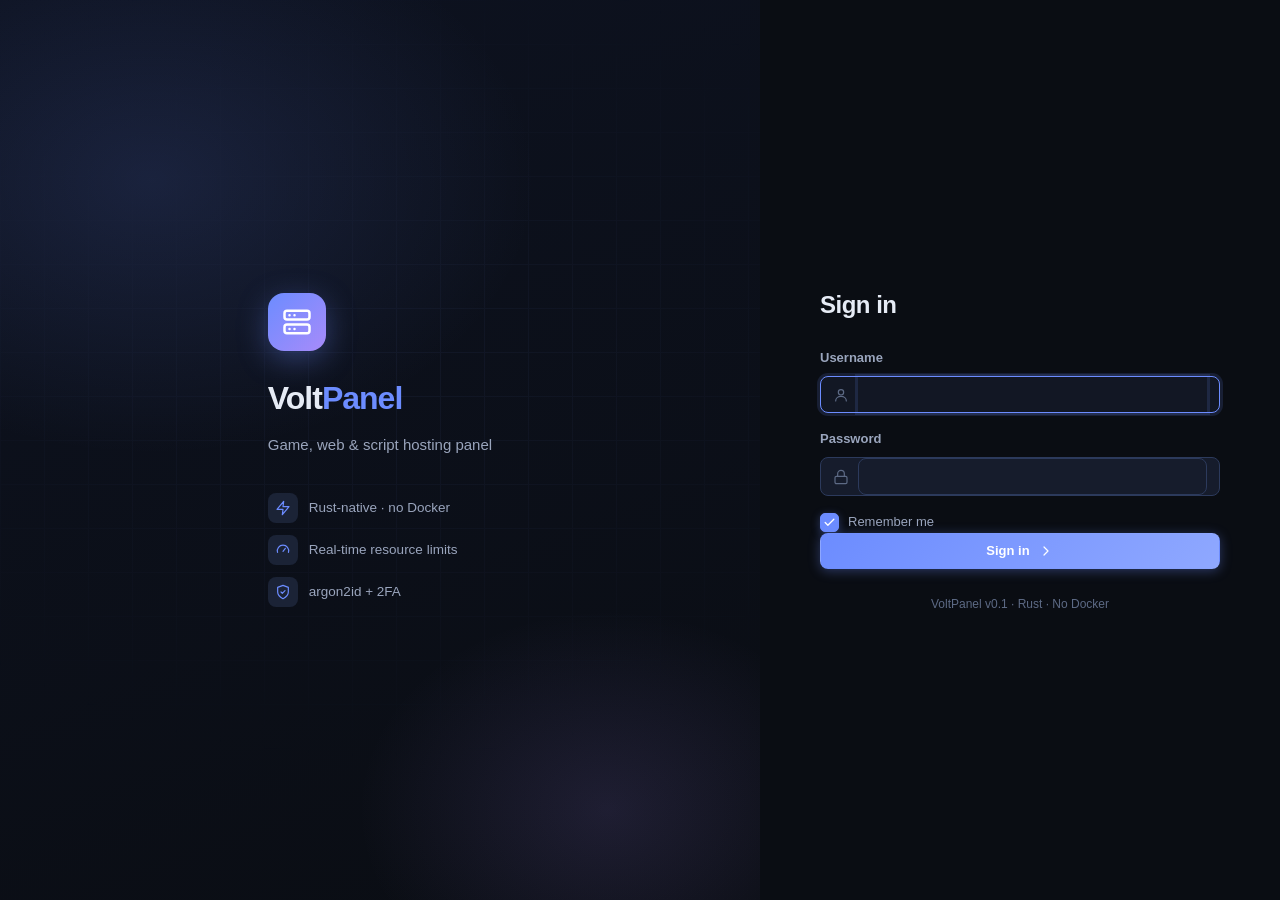
==== templates/index.html @ af23b449 "feat: ship secure multi-node VoltPanel control plane" ====
<!DOCTYPE html>
<html lang="en" data-theme="dark">
<head>
<meta charset="UTF-8">
<meta name="viewport" content="width=device-width, initial-scale=1.0">
<meta name="color-scheme" content="dark light">
<title>VoltPanel</title>
<link rel="icon" href="data:image/svg+xml,%3Csvg xmlns='http://www.w3.org/2000/svg' viewBox='0 0 24 24'%3E%3Crect width='24' height='24' rx='6' fill='%236c8cff'/%3E%3Cpath d='M7 8l5 4-5 4M13 16h4' stroke='white' stroke-width='2' fill='none' stroke-linecap='round' stroke-linejoin='round'/%3E%3C/svg%3E">
<link rel="stylesheet" href="/static/css/app.css?v=10">
</head>
<body>
<div id="app">
  <div class="boot-screen">
    <div class="boot-logo">
      <svg width="42" height="42" viewBox="0 0 24 24" fill="none" stroke="currentColor" stroke-width="2" stroke-linecap="round" stroke-linejoin="round"><rect x="2" y="3" width="20" height="7" rx="2"/><rect x="2" y="14" width="20" height="7" rx="2"/><path d="M6 6.5h.01M6 17.5h.01M10 6.5h.01M10 17.5h.01"/></svg>
      <span>VoltPanel</span>
    </div>
    <div class="boot-spinner"></div>
  </div>
</div>
<script src="/static/js/icons.js?v=10"></script>
<script src="/static/js/app.js?v=10"></script>
</body>
</html>
---- static/css/app.css ----
/* ============================================================
   VoltPanel Design System v3 — fully custom, zero emoji,
   animated components, responsive from 320px to 4K
   ============================================================ */

/* ---------- 1. Design tokens ---------- */
:root {
  --bg: #0a0d13;
  --bg-grad-1: #0d1220;
  --bg-grad-2: #0a0d13;
  --panel: #121724;
  --panel-2: #161c2c;
  --panel-3: #1b2336;
  --panel-4: #222c44;
  --border: #1f2740;
  --border-2: #2c3a5c;
  --border-3: #3a4a72;
  --text: #e6ebf5;
  --text-2: #9aa5bd;
  --muted: #5d6a85;
  --accent: #6c8cff;
  --accent-2: #8fa8ff;
  --accent-3: #4a6cf7;
  --accent-dim: rgba(108, 140, 255, 0.14);
  --accent-glow: rgba(108, 140, 255, 0.35);
  --green: #34d399;
  --green-2: #059669;
  --green-dim: rgba(52, 211, 153, 0.13);
  --red: #f87171;
  --red-2: #dc2626;
  --red-dim: rgba(248, 113, 113, 0.13);
  --yellow: #fbbf24;
  --yellow-2: #b45309;
  --yellow-dim: rgba(251, 191, 36, 0.13);
  --cyan: #22d3ee;
  --cyan-2: #0e7490;
  --cyan-dim: rgba(34, 211, 238, 0.13);
  --purple: #a78bfa;
  --purple-2: #7c3aed;
  --purple-dim: rgba(167, 139, 250, 0.13);
  --pink: #f472b6;
  --pink-dim: rgba(244, 114, 182, 0.13);
  --orange: #fb923c;
  --orange-dim: rgba(251, 146, 60, 0.13);

  --radius: 12px;
  --radius-lg: 16px;
  --radius-sm: 8px;
  --radius-xs: 5px;

  --shadow-sm: 0 1px 3px rgba(0, 0, 0, 0.3), 0 1px 2px rgba(0, 0, 0, 0.2);
  --shadow-md: 0 4px 6px -1px rgba(0, 0, 0, 0.3), 0 2px 4px -2px rgba(0, 0, 0, 0.2);
  --shadow-lg: 0 10px 15px -3px rgba(0, 0, 0, 0.4), 0 4px 6px -4px rgba(0, 0, 0, 0.3);
  --shadow-xl: 0 20px 40px -12px rgba(0, 0, 0, 0.55);

  --font: "Inter", -apple-system, BlinkMacSystemFont, "Segoe UI", Roboto, Ubuntu, sans-serif;
  --mono: "JetBrains Mono", "Fira Code", ui-monospace, SFMono-Regular, Menlo, Consolas, monospace;

  --sidebar-w: 250px;
  --topbar-h: 58px;
  --ease: cubic-bezier(0.4, 0, 0.2, 1);
  --spring: cubic-bezier(0.34, 1.56, 0.64, 1);
  --dur: 0.2s;
}

[data-theme="light"] {
  --bg: #f1f4fa;
  --bg-grad-1: #eef1f9;
  --bg-grad-2: #f1f4fa;
  --panel: #ffffff;
  --panel-2: #f7f9fd;
  --panel-3: #eef2f9;
  --panel-4: #e4eaf4;
  --border: #dde4f0;
  --border-2: #c6d2e4;
  --border-3: #a9bbd6;
  --text: #1a2338;
  --text-2: #4c5874;
  --muted: #7c8aa6;
  --accent: #4a6cf7;
  --accent-2: #3a5ce0;
  --accent-3: #2f4fd0;
  --accent-dim: rgba(74, 108, 247, 0.1);
  --accent-glow: rgba(74, 108, 247, 0.25);
  --green: #059669;
  --green-dim: rgba(5, 150, 105, 0.1);
  --red: #dc2626;
  --red-dim: rgba(220, 38, 38, 0.08);
  --yellow: #b45309;
  --yellow-dim: rgba(180, 83, 9, 0.1);
  --cyan: #0e7490;
  --cyan-dim: rgba(14, 116, 144, 0.1);
  --purple: #7c3aed;
  --purple-dim: rgba(124, 58, 237, 0.1);
  --shadow-sm: 0 1px 3px rgba(30, 41, 80, 0.08), 0 1px 2px rgba(30, 41, 80, 0.05);
  --shadow-md: 0 4px 8px rgba(30, 41, 80, 0.08), 0 2px 4px rgba(30, 41, 80, 0.05);
  --shadow-lg: 0 12px 24px rgba(30, 41, 80, 0.1), 0 4px 8px rgba(30, 41, 80, 0.06);
  --shadow-xl: 0 24px 48px rgba(30, 41, 80, 0.14);
}

/* ---------- 2. Reset & base ---------- */
*, *::before, *::after { box-sizing: border-box; margin: 0; padding: 0; }
html { height: 100%; -webkit-text-size-adjust: 100%; }
body {
  font-family: var(--font);
  font-size: 14px;
  line-height: 1.6;
  color: var(--text);
  background:
    radial-gradient(1200px 600px at 80% -10%, var(--accent-dim), transparent 55%),
    radial-gradient(900px 500px at -10% 110%, var(--purple-dim), transparent 50%),
    linear-gradient(180deg, var(--bg-grad-1), var(--bg-grad-2));
  background-attachment: fixed;
  min-height: 100vh;
  -webkit-font-smoothing: antialiased;
  transition: background var(--dur) var(--ease), color var(--dur) var(--ease);
}
img, svg { display: block; }
a { color: var(--accent); text-decoration: none; transition: color 0.15s var(--ease); }
a:hover { color: var(--accent-2); }
code, kbd, pre { font-family: var(--mono); font-size: 0.92em; }
code { background: var(--panel-3); border: 1px solid var(--border); padding: 1px 6px; border-radius: var(--radius-xs); font-size: 0.88em; }
kbd { background: var(--panel-3); border: 1px solid var(--border-2); border-bottom-width: 2px; padding: 1px 6px; border-radius: 4px; font-size: 0.85em; }
pre { white-space: pre-wrap; word-break: break-word; }
::selection { background: var(--accent); color: #fff; }
:focus-visible { outline: 2px solid var(--accent); outline-offset: 2px; }

/* icons */
.icon { flex-shrink: 0; display: inline-block; vertical-align: -0.15em; }

/* scrollbar */
::-webkit-scrollbar { width: 10px; height: 10px; }
::-webkit-scrollbar-track { background: transparent; }
::-webkit-scrollbar-thumb { background: var(--border-2); border-radius: 8px; border: 2px solid transparent; background-clip: content-box; }
::-webkit-scrollbar-thumb:hover { background: var(--border-3); background-clip: content-box; border: 2px solid transparent; }
* { scrollbar-width: thin; scrollbar-color: var(--border-2) transparent; }

/* ---------- 3. Layout ---------- */
.layout { display: flex; min-height: 100vh; }
.main { flex: 1; min-width: 0; display: flex; flex-direction: column; }
.content {
  padding: 28px 30px 64px;
  width: 100%; max-width: 1280px; margin: 0 auto;
  animation: fadeUp 0.35s var(--ease);
}
@keyframes fadeUp { from { opacity: 0; transform: translateY(10px); } to { opacity: 1; transform: translateY(0); } }

/* ---------- 4. Topbar ---------- */
.topbar {
  height: var(--topbar-h);
  display: flex; align-items: center; justify-content: space-between;
  padding: 0 24px;
  border-bottom: 1px solid var(--border);
  background: color-mix(in srgb, var(--bg) 78%, transparent);
  backdrop-filter: blur(12px) saturate(1.4);
  -webkit-backdrop-filter: blur(12px) saturate(1.4);
  position: sticky; top: 0; z-index: 60;
}
.topbar h1 { font-size: 16px; font-weight: 650; letter-spacing: -0.2px; }
.topbar-right { display: flex; align-items: center; gap: 8px; }

/* ---------- 5. Sidebar ---------- */
.sidebar {
  width: var(--sidebar-w);
  flex-shrink: 0;
  background: color-mix(in srgb, var(--panel) 92%, transparent);
  border-right: 1px solid var(--border);
  display: flex; flex-direction: column;
  position: sticky; top: 0; height: 100vh;
  backdrop-filter: blur(12px);
  -webkit-backdrop-filter: blur(12px);
  z-index: 70;
}
.brand {
  display: flex; align-items: center; gap: 12px;
  padding: 20px 20px 18px;
}
.brand-mark {
  width: 36px; height: 36px; border-radius: 10px;
  background: linear-gradient(135deg, var(--accent), var(--purple));
  color: #fff; display: flex; align-items: center; justify-content: center;
  box-shadow: 0 4px 14px var(--accent-glow);
  animation: brandPulse 4s ease-in-out infinite;
}
@keyframes brandPulse {
  0%, 100% { box-shadow: 0 4px 14px var(--accent-glow); }
  50% { box-shadow: 0 4px 22px var(--accent-glow), 0 0 0 6px var(--accent-dim); }
}
.brand-name { font-size: 18px; font-weight: 700; letter-spacing: -0.4px; }
.brand-accent { color: var(--accent); }
.nav-group-label {
  padding: 16px 22px 6px;
  font-size: 10.5px; font-weight: 600;
  text-transform: uppercase; letter-spacing: 1.2px;
  color: var(--muted);
}
.sidebar nav { padding: 4px 12px; display: flex; flex-direction: column; gap: 2px; }
.nav-item {
  display: flex; align-items: center; gap: 12px;
  padding: 10px 12px; border-radius: var(--radius-sm);
  color: var(--text-2); font-weight: 500; font-size: 13.5px;
  position: relative;
  transition: background 0.18s var(--ease), color 0.18s var(--ease), transform 0.18s var(--ease);
}
.nav-item:hover { background: var(--panel-3); color: var(--text); transform: translateX(2px); }
.nav-item.active {
  background: var(--accent-dim); color: var(--accent-2); font-weight: 600;
}
.nav-item.active::before {
  content: ""; position: absolute; left: -12px; top: 8px; bottom: 8px;
  width: 3px; border-radius: 0 3px 3px 0;
  background: var(--accent);
  animation: slideIn 0.25s var(--spring);
}
@keyframes slideIn { from { transform: scaleY(0); } to { transform: scaleY(1); } }
.nav-ico { display: flex; color: var(--muted); transition: color 0.18s; }
.nav-item.active .nav-ico { color: var(--accent); }
.side-foot {
  margin-top: auto;
  padding: 14px 16px;
  border-top: 1px solid var(--border);
  display: flex; align-items: center; gap: 10px;
}
.avatar {
  width: 34px; height: 34px; border-radius: 50%;
  background: linear-gradient(135deg, var(--accent), var(--purple));
  color: #fff; display: flex; align-items: center; justify-content: center;
  font-weight: 700; font-size: 14px; flex-shrink: 0;
  box-shadow: 0 2px 8px var(--accent-dim);
}
.avatar.mini { width: 26px; height: 26px; font-size: 12px; }
.avatar.lg { width: 52px; height: 52px; font-size: 22px; border-radius: 14px; }
.side-user { flex: 1; min-width: 0; }
.side-user .name { font-weight: 600; font-size: 13px; white-space: nowrap; overflow: hidden; text-overflow: ellipsis; }
.side-user .role { font-size: 11px; color: var(--muted); }

/* ---------- 6. Icon buttons ---------- */
.icon-btn {
  display: inline-flex; align-items: center; justify-content: center;
  width: 34px; height: 34px; border-radius: var(--radius-sm);
  border: 1px solid transparent;
  background: transparent; color: var(--text-2);
  cursor: pointer;
  transition: all 0.16s var(--ease);
}
.icon-btn:hover { background: var(--panel-3); color: var(--text); border-color: var(--border); }
.icon-btn:active { transform: scale(0.94); }
.icon-btn.sm { width: 28px; height: 28px; border-radius: 6px; }
.icon-btn.danger:hover { background: var(--red-dim); color: var(--red); border-color: var(--red-dim); }
.burger { display: none; }

/* ---------- 7. Cards & grids ---------- */
.grid { display: grid; gap: 18px; margin-bottom: 24px; }
.grid.cols-4 { grid-template-columns: repeat(4, minmax(0, 1fr)); }
.grid.cols-3 { grid-template-columns: repeat(3, minmax(0, 1fr)); }
.grid.cols-2 { grid-template-columns: repeat(2, minmax(0, 1fr)); }
@media (max-width: 1100px) { .grid.cols-4 { grid-template-columns: repeat(2, minmax(0, 1fr)); } }
@media (max-width: 640px) { .grid.cols-4, .grid.cols-3 { grid-template-columns: 1fr; } .grid.cols-2 { grid-template-columns: 1fr; } }

.card {
  background: var(--panel);
  border: 1px solid var(--border);
  border-radius: var(--radius);
  padding: 20px;
  box-shadow: var(--shadow-sm);
  transition: border-color 0.2s var(--ease), box-shadow 0.2s var(--ease), transform 0.2s var(--ease);
}
.card + .card { margin-top: 18px; }
.card:hover { border-color: var(--border-2); }
.card-head {
  display: flex; align-items: center; justify-content: space-between;
  margin-bottom: 14px;
}
.card-head h3 { margin: 0; }
.card h3 {
  font-size: 14px; font-weight: 650;
  margin-bottom: 14px;
  display: flex; align-items: center; gap: 9px;
}
.card h3 .badge { margin-left: auto; }

.stat-card { position: relative; overflow: hidden; }
.stat-card::after {
  content: ""; position: absolute; inset: 0;
  background: radial-gradient(120px 80px at 90% 10%, var(--accent-dim), transparent 70%);
  opacity: 0; transition: opacity 0.3s;
  pointer-events: none;
}
.stat-card:hover::after { opacity: 1; }
.stat-card .stat-ico {
  position: absolute; right: 16px; top: 16px;
  width: 40px; height: 40px; border-radius: 10px;
  display: flex; align-items: center; justify-content: center;
  background: var(--panel-3);
  color: var(--text-2);
}
.stat-card .stat-ico.accent { background: var(--accent-dim); color: var(--accent); }
.stat-card .stat-ico.green { background: var(--green-dim); color: var(--green); }
.stat-card .stat-ico.purple { background: var(--purple-dim); color: var(--purple); }
.stat-card .stat-ico.yellow { background: var(--yellow-dim); color: var(--yellow); }
.stat-card .stat-label {
  font-size: 11.5px; color: var(--muted); font-weight: 600;
  text-transform: uppercase; letter-spacing: 0.7px;
}
.stat-card .stat-value {
  font-size: 28px; font-weight: 750;
  margin-top: 5px; letter-spacing: -0.6px;
  font-variant-numeric: tabular-nums;
  animation: countIn 0.5s var(--spring);
}
@keyframes countIn { from { opacity: 0; transform: translateY(6px); } to { opacity: 1; transform: translateY(0); } }
.stat-card .stat-sub { font-size: 12px; color: var(--muted); margin-top: 3px; }
.stat-bar { height: 4px; border-radius: 3px; background: var(--panel-3); margin-top: 14px; overflow: hidden; }
.stat-bar > div { height: 100%; border-radius: 3px; background: var(--accent); transition: width 0.6s var(--ease); position: relative; }
.stat-bar > div::after {
  content: ""; position: absolute; inset: 0;
  background: linear-gradient(90deg, transparent, rgba(255,255,255,0.25), transparent);
  animation: shimmer 2s infinite;
}
@keyframes shimmer { 0% { transform: translateX(-100%); } 100% { transform: translateX(100%); } }

/* ---------- 8. Pills & badges ---------- */
.pill {
  display: inline-flex; align-items: center; gap: 7px;
  padding: 2.5px 11px; border-radius: 999px;
  font-size: 11.5px; font-weight: 650;
  letter-spacing: 0.2px;
  white-space: nowrap;
}
.pill i {
  width: 6px; height: 6px; border-radius: 50%;
  background: currentColor;
  animation: pulse 2s ease-in-out infinite;
}
@keyframes pulse { 0%, 100% { opacity: 1; } 50% { opacity: 0.35; } }
.pill.running { background: var(--green-dim); color: var(--green); }
.pill.offline, .pill.stopped { background: var(--panel-3); color: var(--muted); }
.pill.offline i, .pill.stopped i { animation: none; }
.pill.crashed { background: var(--red-dim); color: var(--red); }
.pill.crashed i { animation: none; }
.pill.stopping { background: var(--yellow-dim); color: var(--yellow); }
.pill.suspended { background: var(--red-dim); color: var(--red); }
.pill.installing { background: var(--cyan-dim); color: var(--cyan); }
.pill.info { background: var(--accent-dim); color: var(--accent); }
.pill.warn { background: var(--yellow-dim); color: var(--yellow); }
.pill.error { background: var(--red-dim); color: var(--red); }
.pill.success { background: var(--green-dim); color: var(--green); }
.pill.plain i { display: none; }
.badge {
  display: inline-flex; align-items: center; gap: 5px;
  padding: 1.5px 9px; border-radius: 999px;
  font-size: 10.5px; font-weight: 650;
  background: var(--accent-dim); color: var(--accent);
  letter-spacing: 0.3px;
}

/* ---------- 9. Buttons ---------- */
.btn {
  display: inline-flex; align-items: center; justify-content: center; gap: 8px;
  padding: 9px 18px; border-radius: var(--radius-sm);
  border: 1px solid var(--border-2);
  background: var(--panel-2); color: var(--text);
  font-size: 13px; font-weight: 600; font-family: inherit;
  cursor: pointer; white-space: nowrap;
  transition: all 0.18s var(--ease);
  user-select: none;
}
.btn:hover { background: var(--panel-3); border-color: var(--border-3); transform: translateY(-1px); box-shadow: var(--shadow-sm); }
.btn:active { transform: translateY(0) scale(0.98); }
.btn:disabled { opacity: 0.5; cursor: not-allowed; transform: none; box-shadow: none; }
.btn.primary {
  background: linear-gradient(135deg, var(--accent), var(--accent-2));
  border-color: transparent; color: #fff;
  box-shadow: 0 2px 12px var(--accent-glow);
}
.btn.primary:hover { filter: brightness(1.1); box-shadow: 0 4px 18px var(--accent-glow); }
.btn.primary:active { filter: brightness(0.95); }
.btn.danger { background: var(--red-dim); border-color: transparent; color: var(--red); }
.btn.danger:hover { background: var(--red); color: #fff; box-shadow: 0 2px 12px var(--red-dim); }
.btn.success { background: var(--green-dim); border-color: transparent; color: var(--green); }
.btn.success:hover { background: var(--green); color: #fff; box-shadow: 0 2px 12px var(--green-dim); }
.btn.ghost { background: transparent; }
.btn.sm { padding: 6px 13px; font-size: 12px; }
.btn.xs { padding: 4px 9px; font-size: 11px; border-radius: var(--radius-xs); }
.btn.block { width: 100%; }

/* ---------- 10. Forms ---------- */
.field { margin-bottom: 16px; }
.field label { display: block; font-size: 13px; font-weight: 600; margin-bottom: 7px; color: var(--text-2); }
.field label code { font-weight: 500; font-size: 0.82em; }
.field small { display: block; color: var(--muted); font-size: 12px; margin-top: 5px; }
.field-input {
  display: flex; align-items: center; gap: 9px;
  border: 1px solid var(--border-2);
  border-radius: var(--radius-sm);
  background: var(--panel-2);
  padding: 0 12px;
  color: var(--muted);
  transition: border-color 0.18s var(--ease), box-shadow 0.18s var(--ease), background 0.18s;
}
.field-input:focus-within {
  border-color: var(--accent);
  box-shadow: 0 0 0 3px var(--accent-dim);
  background: var(--panel);
}
.field-input input {
  flex: 1; border: none; outline: none; background: transparent;
  color: var(--text); font-size: 13.5px; font-family: inherit;
  padding: 10px 0;
}
input[type="text"], input[type="password"], input[type="email"], input[type="number"], input[type="search"], select, textarea {
  width: 100%;
  padding: 10px 13px;
  border: 1px solid var(--border-2);
  border-radius: var(--radius-sm);
  background: var(--panel-2); color: var(--text);
  font-size: 13.5px; font-family: inherit;
  transition: border-color 0.18s var(--ease), box-shadow 0.18s var(--ease), background 0.18s;
}
input:focus, select:focus, textarea:focus {
  outline: none; border-color: var(--accent);
  box-shadow: 0 0 0 3px var(--accent-dim);
  background: var(--panel);
}
input:disabled, select:disabled { opacity: 0.55; cursor: not-allowed; }
select {
  appearance: none; -webkit-appearance: none;
  background-image: url("data:image/svg+xml,%3Csvg xmlns='http://www.w3.org/2000/svg' width='16' height='16' viewBox='0 0 24 24' fill='none' stroke='%23808a9e' stroke-width='2' stroke-linecap='round' stroke-linejoin='round'%3E%3Cpath d='M6 9l6 6 6-6'/%3E%3C/svg%3E");
  background-repeat: no-repeat; background-position: right 12px center;
  padding-right: 38px;
  cursor: pointer;
}
textarea { resize: vertical; min-height: 90px; line-height: 1.6; }
.field-row { display: flex; gap: 10px; align-items: center; }
.field-row input, .field-row select { flex: 1; }
.row { display: flex; align-items: center; gap: 10px; }
.grow { flex: 1; }
.spacer { flex: 1; }

/* custom checkbox */
.check-row {
  display: flex; align-items: center; gap: 9px;
  font-size: 13px; cursor: pointer; user-select: none;
  color: var(--text-2);
}
.check-row input { display: none; }
.check-box {
  width: 19px; height: 19px; border-radius: 5px;
  border: 1.6px solid var(--border-2);
  background: var(--panel-2);
  display: inline-flex; align-items: center; justify-content: center;
  color: transparent;
  transition: all 0.18s var(--spring);
  flex-shrink: 0;
}
.check-row input:checked + .check-box {
  background: var(--accent); border-color: var(--accent);
  color: #fff;
  box-shadow: 0 2px 8px var(--accent-glow);
}
.check-row:hover .check-box { border-color: var(--accent); }

/* custom switch */
.switch { position: relative; display: inline-flex; cursor: pointer; }
.switch input { display: none; }
.switch i {
  width: 38px; height: 21px; border-radius: 999px;
  background: var(--panel-4); border: 1px solid var(--border-2);
  position: relative; transition: all 0.22s var(--ease);
  display: block;
}
.switch i::after {
  content: ""; position: absolute; top: 2px; left: 2px;
  width: 15px; height: 15px; border-radius: 50%;
  background: var(--text-2);
  transition: all 0.22s var(--spring);
}
.switch input:checked + i {
  background: var(--accent); border-color: var(--accent);
}
.switch input:checked + i::after {
  left: 19px; background: #fff;
  box-shadow: 0 1px 4px rgba(0,0,0,0.3);
}

/* ---------- 11. Tables ---------- */
.tbl-wrap {
  overflow-x: auto;
  border: 1px solid var(--border);
  border-radius: var(--radius);
  background: var(--panel);
}
table.tbl { width: 100%; border-collapse: collapse; font-size: 13px; min-width: 640px; }
.tbl thead th {
  text-align: left; padding: 12px 16px;
  font-size: 10.5px; text-transform: uppercase; letter-spacing: 0.8px;
  color: var(--muted); font-weight: 650;
  border-bottom: 1px solid var(--border);
  background: var(--panel-2);
  white-space: nowrap;
}
.tbl tbody td { padding: 12px 16px; border-bottom: 1px solid var(--border); vertical-align: middle; }
.tbl tbody tr:last-child td { border-bottom: none; }
.tbl tbody tr { transition: background 0.14s var(--ease); }
.tbl tbody tr:hover { background: var(--panel-2); }
.tbl .actions { display: flex; gap: 6px; justify-content: flex-end; }
.tbl-sub { font-size: 11.5px; color: var(--muted); margin-top: 1px; }
.link-strong { font-weight: 600; }

/* ---------- 12. Tabs ---------- */
.tabs {
  display: flex; gap: 2px;
  border-bottom: 1px solid var(--border);
  margin-bottom: 22px; flex-wrap: wrap;
}
.tabs a {
  display: inline-flex; align-items: center; gap: 7px;
  padding: 10px 17px;
  color: var(--text-2); font-weight: 600; font-size: 13px;
  border-bottom: 2px solid transparent; margin-bottom: -1px;
  transition: color 0.16s var(--ease);
  border-radius: var(--radius-sm) var(--radius-sm) 0 0;
}
.tabs a:hover { color: var(--text); background: var(--panel-2); }
.tabs a.active { color: var(--accent); border-bottom-color: var(--accent); background: var(--accent-dim); }

/* ---------- 13. Server page ---------- */
.server-head {
  display: flex; align-items: flex-start; justify-content: space-between; gap: 18px;
  margin-bottom: 20px; flex-wrap: wrap;
}
.server-name { font-size: 25px; font-weight: 750; letter-spacing: -0.5px; }
.server-meta { color: var(--muted); font-size: 13px; margin-top: 3px; }
.server-actions { display: flex; gap: 9px; flex-wrap: wrap; }
.server-stats {
  display: grid; grid-template-columns: repeat(6, minmax(0, 1fr)); gap: 12px;
  margin-bottom: 24px;
}
@media (max-width: 1000px) { .server-stats { grid-template-columns: repeat(3, minmax(0, 1fr)); } }
@media (max-width: 520px) { .server-stats { grid-template-columns: repeat(2, minmax(0, 1fr)); } }
.stat {
  background: var(--panel); border: 1px solid var(--border);
  border-radius: var(--radius); padding: 14px 16px;
  box-shadow: var(--shadow-sm);
  transition: border-color 0.2s var(--ease), transform 0.2s var(--ease);
}
.stat:hover { border-color: var(--border-2); transform: translateY(-2px); }
.stat .st-label {
  font-size: 10.5px; color: var(--muted);
  text-transform: uppercase; letter-spacing: 0.7px; font-weight: 650;
  display: flex; align-items: center; gap: 6px;
}
.stat .st-val {
  font-size: 18px; font-weight: 700; margin-top: 4px; display: block;
  font-variant-numeric: tabular-nums;
}
.stat .st-val.green { color: var(--green); }
.stat .st-val.red { color: var(--red); }

/* ---------- 14. Console ---------- */
.console-wrap {
  display: flex; flex-direction: column;
  height: calc(100vh - var(--topbar-h) - 340px);
  min-height: 360px;
  border-radius: var(--radius);
  overflow: hidden;
  border: 1px solid var(--border);
  box-shadow: var(--shadow-md);
}
.console-bar {
  display: flex; align-items: center; justify-content: space-between;
  padding: 9px 14px;
  background: var(--panel-2);
  border-bottom: 1px solid var(--border);
  font-family: var(--mono); font-size: 11.5px; color: var(--text-2);
}
.console-dots { display: flex; gap: 6px; }
.console-dots i { width: 10px; height: 10px; border-radius: 50%; background: var(--panel-4); }
.console-dots i:nth-child(1) { background: var(--red); opacity: 0.7; }
.console-dots i:nth-child(2) { background: var(--yellow); opacity: 0.7; }
.console-dots i:nth-child(3) { background: var(--green); opacity: 0.7; }
.console {
  flex: 1; overflow-y: auto;
  background: #080b11; color: #c9d4e4;
  font-family: var(--mono); font-size: 12.5px; line-height: 1.6;
  padding: 14px 16px;
  white-space: pre-wrap; word-break: break-all;
}
.console span { display: block; animation: lineIn 0.12s var(--ease); }
@keyframes lineIn { from { opacity: 0; } to { opacity: 1; } }
.console-input {
  display: flex; align-items: center; gap: 0;
  background: var(--panel-2);
  border-top: 1px solid var(--border);
  color: var(--muted);
  padding-left: 14px;
}
.console-input input {
  flex: 1; border: none; border-radius: 0; background: transparent;
  font-family: var(--mono); font-size: 12.5px; padding: 11px 6px;
  box-shadow: none !important;
}
.console-input .btn { border-radius: 0; border: none; border-left: 1px solid var(--border); height: 100%; background: var(--panel-3); }

/* ---------- 15. File manager ---------- */
.files-toolbar {
  display: flex; align-items: center; gap: 6px;
  padding: 10px 14px;
  border: 1px solid var(--border); border-bottom: none;
  border-radius: var(--radius) var(--radius) 0 0;
  background: var(--panel-2);
  flex-wrap: wrap;
}
.crumbs {
  display: flex; align-items: center; gap: 3px;
  font-size: 13px; flex: 1; min-width: 0;
  overflow-x: auto; white-space: nowrap;
  font-family: var(--mono);
}
.crumbs a { color: var(--text-2); padding: 2px 5px; border-radius: 4px; }
.crumbs a:hover { color: var(--accent); background: var(--accent-dim); }
.crumb-sep { color: var(--muted); }
.file-list {
  border: 1px solid var(--border);
  border-radius: 0 0 var(--radius) var(--radius);
  background: var(--panel);
  overflow: hidden;
}
.file-row {
  display: grid;
  grid-template-columns: 34px minmax(0, 1fr) 110px 90px 160px;
  align-items: center; gap: 10px;
  padding: 9px 14px; border-bottom: 1px solid var(--border);
  font-size: 13px;
  transition: background 0.14s var(--ease);
}
.file-row:last-child { border-bottom: none; }
.file-row:hover { background: var(--panel-2); }
.file-row.head {
  color: var(--muted); font-size: 10.5px; text-transform: uppercase; letter-spacing: 0.7px;
  font-weight: 650; background: var(--panel-2);
}
.file-row.head:hover { background: var(--panel-2); }
.file-row .f-icon { display: flex; justify-content: center; color: var(--muted); }
.file-row .f-icon svg { transition: transform 0.2s var(--spring); }
.file-row:hover .f-icon svg { transform: scale(1.12); }
.file-row .f-name {
  cursor: pointer; font-weight: 500;
  overflow: hidden; text-overflow: ellipsis; white-space: nowrap;
  transition: color 0.15s;
}
.file-row .f-name:hover { color: var(--accent); }
.file-row .f-meta { color: var(--muted); font-size: 12px; white-space: nowrap; overflow: hidden; text-overflow: ellipsis; }
.file-row .f-actions { display: flex; gap: 4px; justify-content: flex-end; opacity: 0.35; transition: opacity 0.18s var(--ease); }
.file-row:hover .f-actions, .file-row.head .f-actions { opacity: 1; }

/* ---------- 16. Modal ---------- */
.modal {
  position: fixed; inset: 0; z-index: 200;
  background: rgba(4, 6, 12, 0.66);
  backdrop-filter: blur(6px);
  -webkit-backdrop-filter: blur(6px);
  display: flex; align-items: center; justify-content: center;
  padding: 22px;
  animation: fadeIn 0.2s var(--ease);
}
@keyframes fadeIn { from { opacity: 0; } to { opacity: 1; } }
.modal-card {
  background: var(--panel);
  border: 1px solid var(--border-2);
  border-radius: var(--radius-lg);
  width: 100%; max-width: 500px;
  box-shadow: var(--shadow-xl);
  max-height: 92vh; overflow-y: auto;
  animation: pop 0.28s var(--spring);
}
.modal-card.big { max-width: 880px; }
@keyframes pop { 0% { transform: scale(0.92) translateY(14px); opacity: 0; } 100% { transform: scale(1) translateY(0); opacity: 1; } }
.modal-head {
  display: flex; align-items: center; justify-content: space-between;
  padding: 17px 22px; border-bottom: 1px solid var(--border);
  font-weight: 650; font-size: 14.5px;
  position: sticky; top: 0; background: var(--panel); z-index: 2;
}
.modal-title { margin-left: 4px; }
.modal-card > .field { padding: 0 22px; }
.modal-foot {
  display: flex; justify-content: flex-end; gap: 9px;
  padding: 15px 22px; border-top: 1px solid var(--border);
  background: var(--panel-2);
  border-radius: 0 0 var(--radius-lg) var(--radius-lg);
}
.modal-card textarea {
  margin: 16px 22px; width: calc(100% - 44px);
  min-height: 320px;
  font-family: var(--mono); font-size: 12.5px;
  line-height: 1.65;
}
.modal-card .db-out {
  margin: 0 22px 18px; padding: 13px;
  background: var(--bg); border: 1px solid var(--border);
  border-radius: var(--radius-sm);
  overflow: auto; max-height: 320px;
  font-size: 12px; font-family: var(--mono);
  color: var(--text-2);
}

/* ---------- 17. Toast ---------- */
#toast-wrap {
  position: fixed; top: 18px; right: 18px; z-index: 300;
  display: flex; flex-direction: column; gap: 9px;
  pointer-events: none;
}
.toast {
  display: flex; align-items: center; gap: 10px;
  padding: 12px 17px;
  border-radius: var(--radius-sm);
  background: var(--panel);
  border: 1px solid var(--border-2);
  box-shadow: var(--shadow-lg);
  font-size: 13px; font-weight: 550;
  pointer-events: auto;
  animation: toastIn 0.3s var(--spring);
  max-width: 380px;
  color: var(--text);
  backdrop-filter: blur(8px);
}
.toast svg { color: var(--accent); }
.toast.success svg { color: var(--green); }
.toast.error svg { color: var(--red); }
.toast.warn svg { color: var(--yellow); }
@keyframes toastIn { from { transform: translateX(40px); opacity: 0; } to { transform: translateX(0); opacity: 1; } }

/* ---------- 18. Auth ---------- */
.auth-wrap {
  min-height: 100vh;
  display: grid; grid-template-columns: minmax(320px, 1fr) minmax(380px, 520px);
  align-items: stretch;
}
.auth-side {
  background:
    radial-gradient(700px 500px at 20% 20%, var(--accent-dim), transparent 55%),
    radial-gradient(500px 400px at 80% 90%, var(--purple-dim), transparent 50%),
    linear-gradient(160deg, var(--bg-grad-1), var(--bg-grad-2));
  display: flex; align-items: center; justify-content: center;
  padding: 40px;
  position: relative; overflow: hidden;
}
.auth-side::before {
  content: ""; position: absolute; inset: 0;
  background-image:
    linear-gradient(var(--border) 1px, transparent 1px),
    linear-gradient(90deg, var(--border) 1px, transparent 1px);
  background-size: 44px 44px;
  opacity: 0.35;
  mask-image: radial-gradient(600px 400px at 50% 40%, #000, transparent);
  -webkit-mask-image: radial-gradient(600px 400px at 50% 40%, #000, transparent);
}
.auth-side-inner { position: relative; z-index: 1; max-width: 420px; }
.auth-logo {
  width: 58px; height: 58px; border-radius: 16px;
  background: linear-gradient(135deg, var(--accent), var(--purple));
  color: #fff; display: flex; align-items: center; justify-content: center;
  box-shadow: 0 8px 30px var(--accent-glow);
  margin-bottom: 22px;
}
.auth-title { font-size: 32px; font-weight: 800; letter-spacing: -1px; }
.auth-sub { color: var(--text-2); margin-top: 8px; font-size: 15px; max-width: 340px; }
.auth-feats { margin-top: 36px; display: flex; flex-direction: column; gap: 12px; }
.auth-feat {
  display: flex; align-items: center; gap: 11px;
  color: var(--text-2); font-size: 13.5px;
  animation: fadeUp 0.5s var(--ease) both;
}
.auth-feat:nth-child(2) { animation-delay: 0.08s; }
.auth-feat:nth-child(3) { animation-delay: 0.16s; }
.feat-ico {
  width: 30px; height: 30px; border-radius: 8px;
  background: var(--panel-3); color: var(--accent);
  display: flex; align-items: center; justify-content: center;
  flex-shrink: 0;
}
.auth-main {
  display: flex; align-items: center; justify-content: center;
  flex-direction: column; gap: 26px;
  padding: 40px 44px;
  background: var(--bg);
}
.auth-card { width: 100%; max-width: 400px; }
.auth-card-title { font-size: 24px; font-weight: 750; letter-spacing: -0.5px; margin-bottom: 24px; }
.auth-foot { font-size: 12px; color: var(--muted); text-align: center; }

@media (max-width: 900px) {
  .auth-wrap { grid-template-columns: 1fr; }
  .auth-side { display: none; }
  .auth-main { padding: 32px 22px; min-height: 100vh; }
}

/* ---------- 19. Boot ---------- */
.boot-screen {
  display: flex; flex-direction: column; align-items: center; justify-content: center;
  min-height: 100vh; gap: 20px;
}
.boot-logo {
  display: flex; align-items: center; gap: 14px;
  font-size: 27px; font-weight: 750; letter-spacing: -0.5px;
  color: var(--accent);
  animation: bootIn 0.6s var(--spring);
}
@keyframes bootIn { from { opacity: 0; transform: scale(0.9); } to { opacity: 1; transform: scale(1); } }
.boot-spinner {
  width: 36px; height: 36px;
  border: 3px solid var(--border);
  border-top-color: var(--accent);
  border-radius: 50%;
  animation: spin 0.8s linear infinite;
}
@keyframes spin { to { transform: rotate(360deg); } }

/* ---------- 20. Misc ---------- */
.muted { color: var(--muted); }
.empty {
  text-align: center; padding: 52px 20px;
  color: var(--muted);
  display: flex; flex-direction: column; align-items: center; gap: 12px;
}
.empty svg { color: var(--border-3); }
.empty p { margin: 0; font-size: 13.5px; }
.space-between { display: flex; align-items: center; justify-content: space-between; gap: 14px; flex-wrap: wrap; }
.code-block {
  background: var(--bg);
  border: 1px solid var(--border);
  border-radius: var(--radius-sm);
  padding: 13px 15px;
  font-family: var(--mono); font-size: 12.5px;
  overflow-x: auto; white-space: pre-wrap; word-break: break-word;
  color: var(--text-2);
  position: relative;
}
.metric-line {
  display: flex; justify-content: space-between; gap: 10px;
  font-size: 13px; padding: 8px 0;
  border-bottom: 1px dashed var(--border);
}
.metric-line:last-child { border-bottom: none; }
.metric-line span:first-child { color: var(--muted); }
.progress {
  height: 6px; border-radius: 3px;
  background: var(--panel-3); overflow: hidden;
  margin: 4px 0 12px;
}
.progress > div {
  height: 100%; border-radius: 3px;
  background: var(--accent);
  transition: width 0.5s var(--ease);
}

/* sparkline */
.sparkline { width: 100%; height: 46px; }
.sparkline svg { width: 100%; height: 100%; }
.sparkline polyline {
  fill: none; stroke: var(--accent); stroke-width: 1.8;
  stroke-linejoin: round; stroke-linecap: round;
}
.sparkline polygon {
  fill: var(--accent-dim); stroke: none;
  opacity: 0.6;
}

/* skeleton loading */
.skeleton {
  position: relative; overflow: hidden;
  background: var(--panel-3);
  border-radius: var(--radius-sm);
  min-height: 14px;
}
.skeleton::after {
  content: ""; position: absolute; inset: 0;
  background: linear-gradient(90deg, transparent, rgba(255,255,255,0.06), transparent);
  animation: shimmer 1.6s infinite;
}

/* ---------- 21. Responsive ---------- */
@media (max-width: 860px) {
  .sidebar {
    position: fixed; left: 0; top: 0; bottom: 0;
    transform: translateX(-105%);
    transition: transform 0.28s var(--ease);
    box-shadow: var(--shadow-xl);
  }
  .sidebar.open { transform: translateX(0); }
  .burger { display: inline-flex; }
  .content { padding: 20px 16px 56px; }
  .sidebar-backdrop {
    position: fixed; inset: 0; z-index: 65;
    background: rgba(0,0,0,0.55);
    backdrop-filter: blur(3px);
    opacity: 0; pointer-events: none;
    transition: opacity 0.25s var(--ease);
  }
  .sidebar-backdrop.show { opacity: 1; pointer-events: auto; }
  .file-row { grid-template-columns: 30px minmax(0, 1fr) 84px 130px; }
  .file-row .f-meta:nth-of-type(2) { display: none; }
  .server-actions .btn span { display: none; }
  .server-actions .btn { padding: 8px 11px; }
}

@media (max-width: 480px) {
  .topbar { padding: 0 14px; }
  .content { padding: 16px 12px 48px; }
  .card { padding: 16px; }
  .server-stats { grid-template-columns: repeat(2, minmax(0, 1fr)); }
  .console-wrap { height: calc(100vh - var(--topbar-h) - 200px); }
  .file-row { grid-template-columns: 28px minmax(0, 1fr) 70px 110px; }
  .tabs a { padding: 9px 12px; font-size: 12px; }
}

@media (prefers-reduced-motion: reduce) {
  *, *::before, *::after {
    animation-duration: 0.01ms !important;
    animation-iteration-count: 1 !important;
    transition-duration: 0.01ms !important;
  }
}

/* ---------- 22. Fleet control-plane composition ---------- */
.fleet-hero {
  min-height: 260px;
  border: 1px solid var(--border);
  border-radius: 18px;
  background:
    radial-gradient(500px 280px at 85% 40%, var(--accent-dim), transparent 65%),
    linear-gradient(125deg, var(--panel), color-mix(in srgb, var(--panel-2) 88%, var(--accent) 12%));
  display: grid; grid-template-columns: minmax(0,1.25fr) minmax(300px,.75fr);
  align-items: center; gap: 30px;
  padding: 34px 42px; margin-bottom: 22px;
  overflow: hidden; position: relative; box-shadow: var(--shadow-md);
}
.fleet-hero::before { content:""; position:absolute; inset:0; pointer-events:none; opacity:.16; background-image:linear-gradient(var(--border) 1px,transparent 1px),linear-gradient(90deg,var(--border) 1px,transparent 1px); background-size:32px 32px; mask-image:linear-gradient(90deg,transparent,#000); }
.fleet-copy { position:relative; z-index:2; max-width:620px; }
.eyebrow { display:block; color:var(--accent); font-size:10.5px; font-weight:750; letter-spacing:1.5px; margin-bottom:10px; }
.fleet-copy h2,.nodes-header h2 { font-size:30px; line-height:1.14; letter-spacing:-.9px; margin-bottom:10px; }
.fleet-copy p,.nodes-header p { color:var(--text-2); max-width:520px; }
.fleet-actions { display:flex; gap:10px; margin-top:23px; flex-wrap:wrap; }
.fleet-visual { width:250px; height:210px; justify-self:center; position:relative; display:grid; place-items:center; }
.fleet-core { width:74px; height:74px; border-radius:22px; display:grid; place-items:center; color:white; background:linear-gradient(135deg,var(--accent),var(--purple)); box-shadow:0 0 0 12px var(--accent-dim),0 15px 50px var(--accent-glow); z-index:2; animation:coreFloat 4s ease-in-out infinite; }
.orbit { position:absolute; border:1px solid var(--border-3); border-radius:50%; animation:orbitSpin 14s linear infinite; }
.orbit-a { width:170px; height:170px; }
.orbit-b { width:230px; height:130px; animation-direction:reverse; animation-duration:18s; }
.fleet-node { position:absolute; width:13px; height:13px; border-radius:50%; background:var(--green); border:3px solid var(--panel); box-shadow:0 0 16px var(--green); z-index:3; }
.fleet-node.n1 { top:24px; left:53px; animation:nodePulse 2s ease-in-out infinite; }
.fleet-node.n2 { right:10px; top:98px; animation:nodePulse 2s .45s ease-in-out infinite; }
.fleet-node.n3 { bottom:16px; left:90px; animation:nodePulse 2s .9s ease-in-out infinite; }
@keyframes orbitSpin { to { transform:rotate(360deg); } }
@keyframes coreFloat { 0%,100%{transform:translateY(-3px)}50%{transform:translateY(5px)} }
@keyframes nodePulse { 0%,100%{transform:scale(1);opacity:1}50%{transform:scale(.72);opacity:.55} }

/* ---------- 23. Isolation assurance ---------- */
.isolation-strip { display:flex; align-items:center; gap:12px; padding:12px 15px; margin:-5px 0 18px; border:1px solid color-mix(in srgb,var(--green) 32%,var(--border)); border-radius:var(--radius); background:linear-gradient(90deg,var(--green-dim),transparent); }
.isolation-icon { width:34px; height:34px; display:grid; place-items:center; border-radius:10px; color:var(--green); background:var(--green-dim); flex-shrink:0; }
.isolation-strip > div:nth-child(2) { min-width:0; display:flex; flex-direction:column; }
.isolation-strip b { font-size:12.5px; color:var(--green); }
.isolation-strip span { color:var(--muted); font-size:11.5px; white-space:nowrap; overflow:hidden; text-overflow:ellipsis; }
.isolation-strip .isolation-node { margin-left:auto; background:var(--panel-3); border:1px solid var(--border); padding:3px 9px; border-radius:999px; color:var(--text-2); max-width:180px; }

/* ---------- 24. Node fabric cards ---------- */
.nodes-header { display:flex; align-items:flex-end; justify-content:space-between; gap:20px; padding:26px 30px; margin-bottom:18px; border:1px solid var(--border); border-radius:16px; background:linear-gradient(125deg,var(--panel),var(--panel-2)); }
.node-grid { display:grid; grid-template-columns:repeat(2,minmax(0,1fr)); gap:18px; }
.node-card { border:1px solid var(--border); border-radius:15px; background:var(--panel); padding:19px; box-shadow:var(--shadow-sm); transition:.22s var(--ease); position:relative; overflow:hidden; }
.node-card::before { content:""; position:absolute; left:0; top:0; bottom:0; width:3px; background:var(--muted); }
.node-card.online::before { background:var(--green); box-shadow:0 0 18px var(--green); }
.node-card:hover { transform:translateY(-3px); border-color:var(--border-2); box-shadow:var(--shadow-lg); }
.node-card-head { display:flex; align-items:center; gap:11px; }
.node-mark { width:40px; height:40px; display:grid; place-items:center; border-radius:11px; color:var(--accent); background:var(--accent-dim); }
.node-card-head > div:nth-child(2) { flex:1; min-width:0; }
.node-card-head h3 { margin:0; font-size:15px; }
.node-card-head h3 + span { color:var(--muted); font-size:11.5px; }
.node-endpoint { display:flex; align-items:center; gap:7px; margin:16px 0; padding:9px 10px; border-radius:8px; background:var(--bg); color:var(--muted); overflow:hidden; }
.node-endpoint code { border:0; background:transparent; padding:0; overflow:hidden; text-overflow:ellipsis; white-space:nowrap; }
.node-metrics { display:grid; grid-template-columns:1fr 1fr; gap:16px; }
.node-metrics > div { min-width:0; }
.node-metrics span { color:var(--muted); font-size:10.5px; text-transform:uppercase; letter-spacing:.7px; }
.node-metrics b { float:right; font-size:12px; }
.node-metrics .progress { clear:both; margin-top:7px; }
.node-security { display:flex; align-items:center; gap:8px; margin-top:13px; padding:9px 10px; border-radius:8px; background:var(--green-dim); color:var(--green); font-size:11.5px; }
.node-security span { flex:1; }
.node-security b { font-size:10px; text-transform:uppercase; letter-spacing:.7px; }
.node-card-foot { display:flex; align-items:center; justify-content:space-between; gap:10px; margin-top:14px; padding-top:13px; border-top:1px solid var(--border); color:var(--muted); font-size:11.5px; }
.node-card-foot .actions { display:flex; gap:4px; }

@media (max-width:900px) { .fleet-hero { grid-template-columns:1fr; min-height:0; padding:28px; } .fleet-visual { display:none; } .node-grid { grid-template-columns:1fr; } }
@media (max-width:520px) { .fleet-hero { padding:22px 18px; border-radius:13px; } .fleet-copy h2,.nodes-header h2{font-size:24px}.nodes-header{align-items:flex-start;flex-direction:column;padding:20px}.isolation-strip .isolation-node{display:none}.isolation-strip span{white-space:normal}.node-metrics{grid-template-columns:1fr}.node-card{padding:16px} }

/* ---------- 25. Custom dialogs, quick actions and activity ---------- */
.dialog-card { max-width:460px; }
.dialog-body { padding:22px; }
.dialog-body > p { color:var(--text-2); margin-bottom:16px; line-height:1.7; }
.dialog-body .field:last-child { margin-bottom:0; }
.dashboard-lower { display:grid; grid-template-columns:minmax(0,.9fr) minmax(0,1.1fr); gap:18px; margin-top:18px; }
.quick-grid { display:grid; grid-template-columns:1fr 1fr; gap:10px; }
.quick-action { display:flex; align-items:center; gap:11px; padding:13px; border:1px solid var(--border); border-radius:10px; color:var(--text-2); background:var(--panel-2); transition:.18s var(--ease); }
.quick-action > svg { color:var(--accent); }
.quick-action:hover { color:var(--text); border-color:var(--accent); background:var(--accent-dim); transform:translateY(-2px); }
.quick-action span { display:flex; min-width:0; flex-direction:column; }
.quick-action b { color:var(--text); font-size:12.5px; }
.quick-action small { color:var(--muted); font-size:10.5px; white-space:nowrap; overflow:hidden; text-overflow:ellipsis; }
.activity-list { display:flex; flex-direction:column; }
.activity-item { display:flex; align-items:center; gap:11px; padding:10px 2px; border-bottom:1px solid var(--border); }
.activity-item:last-child { border-bottom:0; }
.activity-icon { width:30px; height:30px; border-radius:8px; display:grid; place-items:center; background:var(--accent-dim); color:var(--accent); flex-shrink:0; }
.activity-item > div { min-width:0; display:flex; flex-direction:column; }
.activity-item b { font-size:12px; text-transform:capitalize; }
.activity-item span { color:var(--muted); font-size:10.5px; white-space:nowrap; overflow:hidden; text-overflow:ellipsis; }
.context-empty { min-height:100px; display:flex; align-items:center; gap:13px; color:var(--muted); }
.context-empty > svg { flex-shrink:0; color:var(--border-3); }
.context-empty > div { display:flex; flex-direction:column; }
.context-empty b { color:var(--text-2); font-size:12.5px; }
.context-empty span { font-size:11px; }
.panel-link { font-size:11px; }
@media(max-width:900px){.dashboard-lower{grid-template-columns:1fr}.quick-grid{grid-template-columns:repeat(2,minmax(0,1fr))}}
@media(max-width:480px){.quick-grid{grid-template-columns:1fr}.dialog-body{padding:18px}}

/* ---------- 26. Command palette ---------- */
.palette-trigger { height:32px; min-width:138px; display:flex; align-items:center; gap:7px; padding:0 8px 0 10px; border:1px solid var(--border); border-radius:8px; background:var(--panel-2); color:var(--muted); font:inherit; font-size:11.5px; cursor:pointer; transition:.16s var(--ease); }
.palette-trigger:hover { border-color:var(--border-3); color:var(--text-2); }
.palette-trigger span { flex:1; text-align:left; }
.palette-trigger kbd { padding:0 5px; font-size:9px; }
.palette-layer { align-items:flex-start; padding-top:min(18vh,160px); }
.command-palette { width:min(600px,calc(100vw - 28px)); background:var(--panel); border:1px solid var(--border-2); border-radius:14px; box-shadow:var(--shadow-xl); overflow:hidden; animation:pop .2s var(--spring); }
.palette-search { height:54px; display:flex; align-items:center; gap:10px; padding:0 16px; border-bottom:1px solid var(--border); color:var(--muted); }
.palette-search input { border:0!important; box-shadow:none!important; background:transparent!important; font-size:14px; padding:0; }
.palette-results { padding:8px; max-height:360px; overflow-y:auto; }
.palette-results a { display:flex; align-items:center; gap:11px; padding:11px 12px; border-radius:8px; color:var(--text-2); }
.palette-results a:hover { background:var(--accent-dim); color:var(--text); }
.palette-results a span { flex:1; }
.palette-results a kbd { opacity:.7; }
@media(max-width:600px){.palette-trigger{min-width:34px;width:34px;padding:0;justify-content:center}.palette-trigger span,.palette-trigger kbd{display:none}.palette-layer{padding-top:70px}}

/* ---------- 27. Accessibility and telemetry polish ---------- */
.check-row input,.switch input { position:absolute!important; opacity:0!important; width:1px!important; height:1px!important; overflow:hidden!important; clip:rect(0 0 0 0)!important; }
.check-row input:focus-visible + .check-box,.switch input:focus-visible + i { outline:2px solid var(--accent); outline-offset:3px; }
.metric-chart-grid { display:grid; grid-template-columns:1fr; gap:14px; margin:0 0 20px; }
.metric-chart-grid:empty { display:none; }
.metric-chart-grid .card { display:grid; grid-template-columns:100px 1fr; align-items:center; column-gap:16px; }
.metric-chart-grid .card h3 { margin:0; }
.metric-chart-grid .sparkline { min-width:0; }
.server-meta { display:flex; align-items:center; gap:7px; flex-wrap:wrap; }
.server-meta > span:not(.allocation-chip)::after { content:"·"; margin-left:7px; color:var(--border-3); }
.allocation-chip { display:inline-flex; align-items:center; gap:6px; border:1px solid var(--border-2); border-radius:7px; background:var(--panel-2); color:var(--text-2); padding:4px 8px; font:inherit; font-family:var(--mono); font-size:10.5px; cursor:pointer; transition:.16s var(--ease); }
.allocation-chip:hover { border-color:var(--accent); color:var(--accent); }
.totp-qr { width:256px; height:256px; max-width:100%; margin:0 auto; background:white; padding:8px; border-radius:12px; }
@media (hover:none){.file-row .f-actions{opacity:1}.icon-btn.sm{width:36px;height:36px}}
@media(max-width:600px){.metric-chart-grid .card{grid-template-columns:1fr}.metric-chart-grid .card h3{margin-bottom:8px}.server-actions .btn{min-width:40px;min-height:40px}.server-actions .btn span{display:none}}

body.modal-open { overflow:hidden; }
[role="dialog"]:focus { outline:none; }
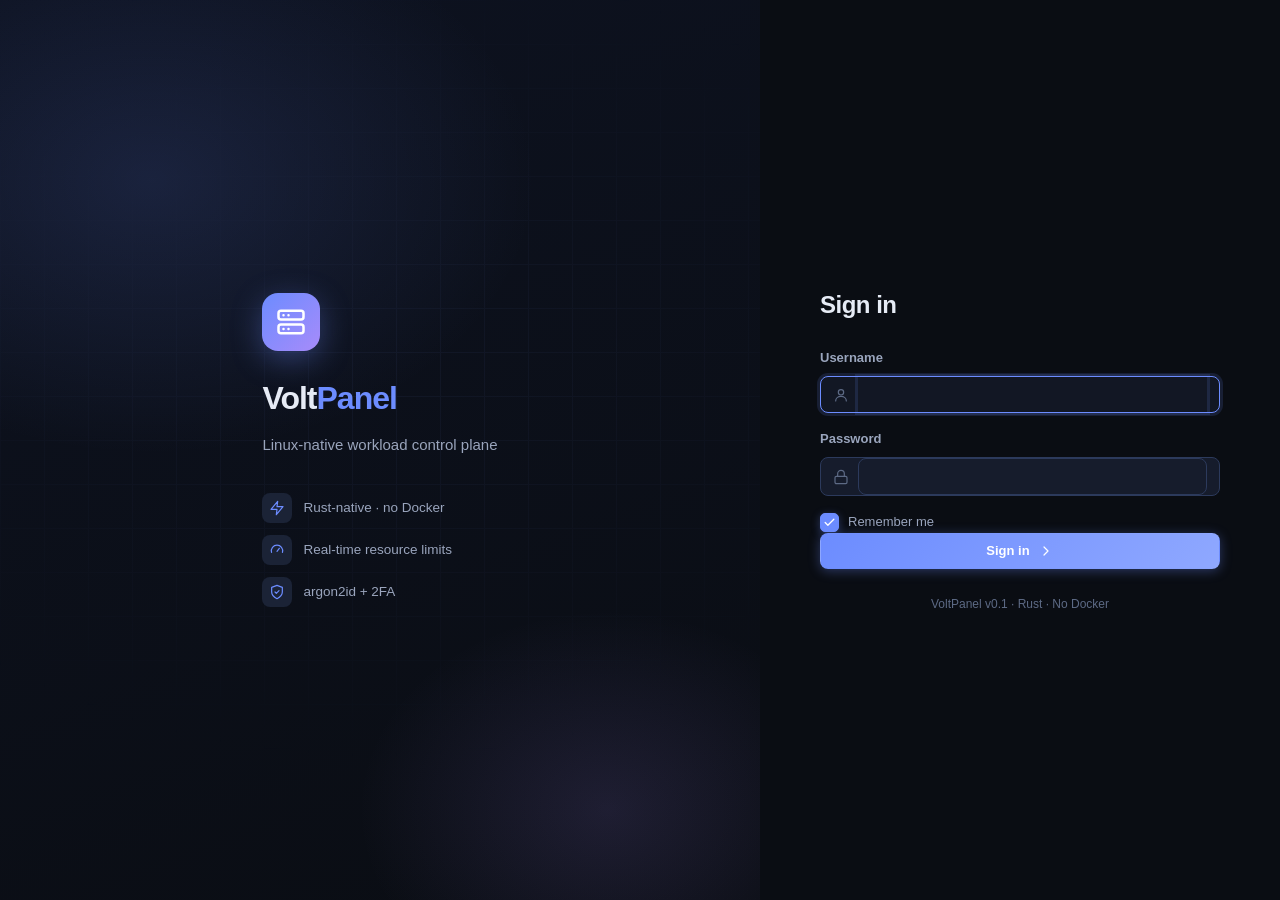
==== commit 8654eacc: "Add production installer and native runtime features" ====
--- a/templates/index.html
+++ b/templates/index.html
@@ -6,7 +6,7 @@
 <meta name="color-scheme" content="dark light">
 <title>VoltPanel</title>
 <link rel="icon" href="data:image/svg+xml,%3Csvg xmlns='http://www.w3.org/2000/svg' viewBox='0 0 24 24'%3E%3Crect width='24' height='24' rx='6' fill='%236c8cff'/%3E%3Cpath d='M7 8l5 4-5 4M13 16h4' stroke='white' stroke-width='2' fill='none' stroke-linecap='round' stroke-linejoin='round'/%3E%3C/svg%3E">
-<link rel="stylesheet" href="/static/css/app.css?v=10">
+<link rel="stylesheet" href="/static/css/app.css?v=11">
 </head>
 <body>
 <div id="app">
@@ -18,7 +18,7 @@
     <div class="boot-spinner"></div>
   </div>
 </div>
-<script src="/static/js/icons.js?v=10"></script>
-<script src="/static/js/app.js?v=10"></script>
+<script src="/static/js/icons.js?v=11"></script>
+<script src="/static/js/app.js?v=11"></script>
 </body>
 </html>
--- a/static/css/app.css
+++ b/static/css/app.css
@@ -988,6 +988,51 @@
 .node-card-foot { display:flex; align-items:center; justify-content:space-between; gap:10px; margin-top:14px; padding-top:13px; border-top:1px solid var(--border); color:var(--muted); font-size:11.5px; }
 .node-card-foot .actions { display:flex; gap:4px; }
 
+/* ---------- VoltSpec Blueprint Studio ---------- */
+.blueprint-grid{display:grid;grid-template-columns:repeat(3,minmax(0,1fr));gap:16px}
+.blueprint-card{position:relative;display:flex;flex-direction:column;min-height:250px;padding:20px;border:1px solid var(--border);border-radius:18px;background:linear-gradient(145deg,var(--panel),var(--panel-2));box-shadow:var(--shadow-sm);overflow:hidden;transition:.22s var(--ease)}
+.blueprint-card::after{content:"";position:absolute;width:140px;height:140px;right:-70px;top:-70px;border-radius:50%;background:radial-gradient(circle,var(--accent-glow),transparent 70%);pointer-events:none}
+.blueprint-card:hover{transform:translateY(-3px);border-color:color-mix(in srgb,var(--accent) 42%,var(--border));box-shadow:var(--shadow)}
+.blueprint-card-head{display:flex;gap:13px;align-items:center;position:relative;z-index:1}
+.blueprint-card-head h3{font-size:16px;margin:0 0 3px}.blueprint-card-head span{color:var(--text-3);font-size:11px;text-transform:uppercase;letter-spacing:.7px}
+.blueprint-symbol{width:44px;height:44px;display:grid;place-items:center;border-radius:13px;color:var(--accent);background:var(--accent-dim);border:1px solid color-mix(in srgb,var(--accent) 30%,transparent)}
+.blueprint-card>p{color:var(--text-2);font-size:12.5px;line-height:1.6;margin:18px 0;min-height:40px}
+.blueprint-command{display:grid;gap:6px;padding:12px;border-radius:11px;background:var(--bg);border:1px solid var(--border);margin-top:auto;overflow:hidden}
+.blueprint-command span{font-size:9px;font-weight:800;letter-spacing:1.1px;color:var(--text-3);text-transform:uppercase}.blueprint-command code{font-size:11px;white-space:nowrap;overflow:hidden;text-overflow:ellipsis;color:var(--accent)}
+.blueprint-card-foot{display:flex;align-items:center;justify-content:space-between;margin-top:14px;color:var(--text-3);font-size:11px}
+@media(max-width:1100px){.blueprint-grid{grid-template-columns:repeat(2,minmax(0,1fr))}}
+@media(max-width:680px){.blueprint-grid{grid-template-columns:1fr}.blueprint-card{min-height:220px}}
+
+/* ---------- VoltSpec Blueprint Studio: versions, drift & pinning ---------- */
+.bp-modal.modal-card.big { max-width: 1100px; }
+.bp-modal-body { display:grid; grid-template-columns:300px minmax(0,1fr) 330px; min-height:460px; max-height:min(68vh,640px); }
+.bp-pane { display:flex; flex-direction:column; min-width:0; border-right:1px solid var(--border); }
+.bp-pane:last-child { border-right:0; }
+.bp-pane-head { display:flex; align-items:center; justify-content:space-between; gap:8px; padding:12px 14px; border-bottom:1px solid var(--border); font-size:10.5px; font-weight:800; letter-spacing:.8px; text-transform:uppercase; color:var(--text-3); }
+.bp-list { flex:1; overflow-y:auto; display:flex; flex-direction:column; gap:8px; padding:10px; }
+.bp-list > .empty { margin:auto; }
+.bp-rev { display:grid; gap:5px; padding:10px 12px; border:1px solid var(--border); border-radius:11px; background:var(--panel-2); cursor:pointer; transition:.16s var(--ease); text-align:left; }
+.bp-rev:hover { border-color:var(--accent); }
+.bp-rev.current { border-color:color-mix(in srgb,var(--green) 40%,var(--border)); }
+.bp-rev.active { border-color:var(--accent); background:var(--accent-dim); }
+.bp-rev-top { display:flex; align-items:center; gap:8px; }
+.bp-rev-top b { font-size:13px; color:var(--text); }
+.bp-rev-time { margin-left:auto; font-size:10.5px; color:var(--text-3); }
+.bp-rev-meta { display:flex; align-items:center; gap:7px; font-size:10.5px; color:var(--text-3); }
+.bp-rev-meta code { padding:1px 6px; border-radius:5px; background:var(--bg); border:1px solid var(--border); font-size:10px; }
+.bp-rev-note { font-size:11px; color:var(--text-2); }
+.bp-rev-actions { margin-top:2px; }
+.bp-snap-pre { flex:1; margin:0; padding:14px; overflow:auto; font-family:var(--mono); font-size:11.5px; line-height:1.55; color:var(--text-2); white-space:pre; }
+.bp-drift-row { display:grid; gap:7px; padding:10px 12px; border:1px solid var(--border); border-radius:11px; background:var(--panel-2); }
+.bp-drift-name { display:flex; align-items:center; gap:7px; font-size:12.5px; }
+.bp-drift-name .muted { font-size:10.5px; }
+.bp-drift-fields { display:flex; flex-wrap:wrap; gap:5px; font-size:10.5px; }
+.bp-drift-fields code { padding:1px 6px; border-radius:5px; background:var(--bg); border:1px solid var(--border); font-size:10px; color:var(--accent); }
+.bp-drift-actions { display:flex; align-items:center; gap:7px; }
+.bp-pin-select { font:inherit; font-size:11px; padding:4px 6px; border-radius:7px; background:var(--bg); border:1px solid var(--border-2); color:var(--text-2); }
+.bp-pin-select:focus { outline:none; border-color:var(--accent); }
+@media (max-width:980px) { .bp-modal-body { grid-template-columns:1fr; max-height:none; } .bp-pane { border-right:0; border-bottom:1px solid var(--border); } .bp-pane-snap { order:-1; min-height:240px; } }
+
 @media (max-width:900px) { .fleet-hero { grid-template-columns:1fr; min-height:0; padding:28px; } .fleet-visual { display:none; } .node-grid { grid-template-columns:1fr; } }
 @media (max-width:520px) { .fleet-hero { padding:22px 18px; border-radius:13px; } .fleet-copy h2,.nodes-header h2{font-size:24px}.nodes-header{align-items:flex-start;flex-direction:column;padding:20px}.isolation-strip .isolation-node{display:none}.isolation-strip span{white-space:normal}.node-metrics{grid-template-columns:1fr}.node-card{padding:16px} }
 
@@ -1054,3 +1099,35 @@
 
 body.modal-open { overflow:hidden; }
 [role="dialog"]:focus { outline:none; }
+/* ---------- 28. Credentials & webhooks (Settings) ---------- */
+.cred-row { display:flex; align-items:center; gap:12px; padding:11px 14px; border-bottom:1px solid var(--border); }
+.cred-row:last-child { border-bottom:none; }
+.cred-row:hover { background:var(--panel-2); }
+.cred-row.revoked { opacity:.6; }
+.cred-ico { display:flex; color:var(--muted); flex-shrink:0; }
+.cred-main { min-width:0; flex:1; display:flex; flex-direction:column; gap:5px; }
+.cred-title { display:flex; align-items:center; gap:8px; flex-wrap:wrap; }
+.cred-title b { font-size:13px; }
+.cred-title code { font-family:var(--mono); font-size:11.5px; color:var(--accent); }
+.cred-meta { display:flex; align-items:center; gap:6px; flex-wrap:wrap; }
+.cred-url { font-family:var(--mono); font-size:11px; color:var(--text-2); max-width:280px; overflow:hidden; text-overflow:ellipsis; white-space:nowrap; }
+.cred-side { text-align:right; color:var(--muted); font-size:11.5px; }
+.cred-error { font-size:11.5px; color:var(--red); background:var(--red-dim); border-radius:6px; padding:4px 8px; margin-top:2px; }
+.cred-row .f-actions { display:flex; gap:4px; opacity:.35; transition:opacity .18s var(--ease); }
+.cred-row:hover .f-actions { opacity:1; }
+.cap-grid { display:grid; grid-template-columns:repeat(2,minmax(0,1fr)); gap:6px 14px; padding:10px 12px; border:1px solid var(--border); border-radius:var(--radius-sm); background:var(--bg); max-height:230px; overflow-y:auto; }
+.cap-grid .check-row { font-size:12px; }
+.badge.accent { background:var(--accent-dim); color:var(--accent); }
+@media(max-width:640px){ .cap-grid { grid-template-columns:1fr; } .cred-row { flex-wrap:wrap; } .cred-side { text-align:left; } .cred-url { max-width:180px; } }
+
+/* ---------- 29. Workspace metrics ---------- */
+.metrics-head { margin-bottom: 14px; }
+.range-select { display: flex; gap: 6px; flex-wrap: wrap; }
+.metrics-summary { margin-bottom: 16px; }
+.metrics-grid { display: grid; grid-template-columns: repeat(2, minmax(0, 1fr)); gap: 14px; }
+.metrics-grid .card { margin: 0; }
+.metric-card-head { display: flex; align-items: baseline; justify-content: space-between; gap: 10px; margin-bottom: 8px; }
+.metric-card-head h3 { margin: 0; font-size: 13px; }
+.metric-card-head .muted { font-size: 11.5px; white-space: nowrap; overflow: hidden; text-overflow: ellipsis; }
+.metric-card .sparkline { height: 64px; min-width: 0; }
+@media (max-width: 720px) { .metrics-grid { grid-template-columns: 1fr; } }
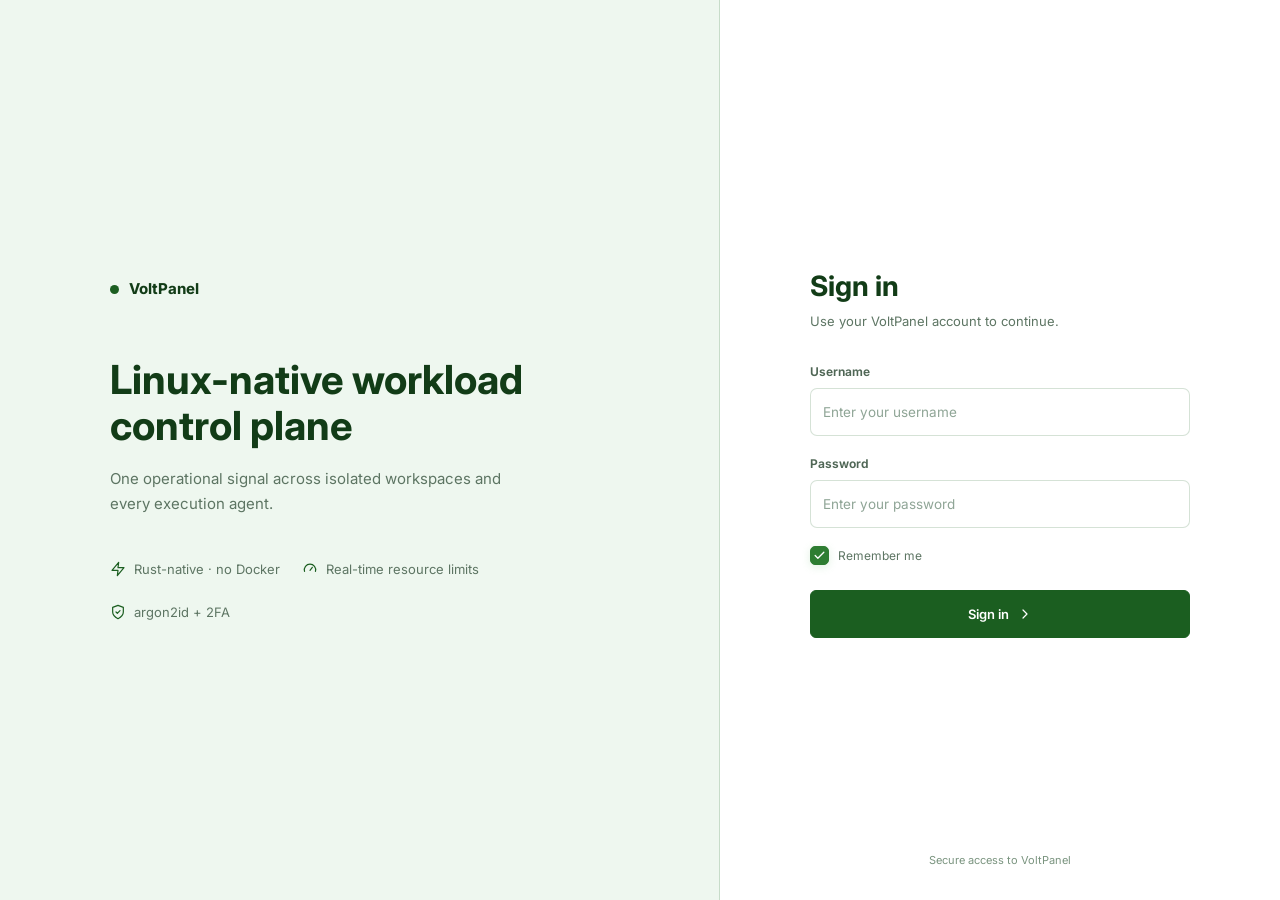
==== commit c867355e: "Domination loop iterations 1-9: security, performance, and original features Security: nft anti-spoo" ====
--- a/templates/index.html
+++ b/templates/index.html
@@ -1,24 +1,45 @@
 <!DOCTYPE html>
-<html lang="en" data-theme="dark">
+<html lang="en">
 <head>
 <meta charset="UTF-8">
 <meta name="viewport" content="width=device-width, initial-scale=1.0">
 <meta name="color-scheme" content="dark light">
+<meta name="theme-color" content="#1B5E20">
 <title>VoltPanel</title>
-<link rel="icon" href="data:image/svg+xml,%3Csvg xmlns='http://www.w3.org/2000/svg' viewBox='0 0 24 24'%3E%3Crect width='24' height='24' rx='6' fill='%236c8cff'/%3E%3Cpath d='M7 8l5 4-5 4M13 16h4' stroke='white' stroke-width='2' fill='none' stroke-linecap='round' stroke-linejoin='round'/%3E%3C/svg%3E">
-<link rel="stylesheet" href="/static/css/app.css?v=11">
+<link rel="icon" href="/static/img/favicon.svg" type="image/svg+xml">
+<link rel="preconnect" href="https://fonts.googleapis.com">
+<link rel="preconnect" href="https://fonts.gstatic.com" crossorigin>
+<link href="https://fonts.googleapis.com/css2?family=Inter:wght@400;500;600;700;750&family=JetBrains+Mono:wght@400;500&display=swap" rel="stylesheet">
+<link rel="stylesheet" href="/static/css/app.css?v=__ASSET_VERSION__">
+<script>
+/* Apply the saved/system theme before first paint so the boot screen does not
+   flash the wrong mode. Mirrors the logic in static/js/app.js. */
+(function () {
+  try {
+    var t = localStorage.getItem("volt-theme");
+    if (!t) t = window.matchMedia && matchMedia("(prefers-color-scheme: dark)").matches ? "dark" : "light";
+    document.documentElement.dataset.theme = t;
+  } catch (e) {}
+})();
+</script>
 </head>
 <body>
 <div id="app">
   <div class="boot-screen">
     <div class="boot-logo">
-      <svg width="42" height="42" viewBox="0 0 24 24" fill="none" stroke="currentColor" stroke-width="2" stroke-linecap="round" stroke-linejoin="round"><rect x="2" y="3" width="20" height="7" rx="2"/><rect x="2" y="14" width="20" height="7" rx="2"/><path d="M6 6.5h.01M6 17.5h.01M10 6.5h.01M10 17.5h.01"/></svg>
+      <svg width="42" height="42" viewBox="0 0 24 24" fill="none" stroke="currentColor" stroke-width="2" stroke-linecap="round" stroke-linejoin="round" aria-hidden="true"><rect x="2" y="3" width="20" height="7" rx="2"/><rect x="2" y="14" width="20" height="7" rx="2"/><path d="M6 6.5h.01M6 17.5h.01M10 6.5h.01M10 17.5h.01"/></svg>
       <span>VoltPanel</span>
     </div>
     <div class="boot-spinner"></div>
   </div>
 </div>
-<script src="/static/js/icons.js?v=11"></script>
-<script src="/static/js/app.js?v=11"></script>
+<noscript>
+  <div class="no-js-card">
+    <strong>VoltPanel requires JavaScript</strong>
+    <p class="no-js-note">This panel is a single-page application and cannot run without JavaScript. Please enable it and reload.</p>
+  </div>
+</noscript>
+<script src="/static/js/icons.js?v=__ASSET_VERSION__"></script>
+<script src="/static/js/app.js?v=__ASSET_VERSION__"></script>
 </body>
-</html>+</html>
--- a/static/css/app.css
+++ b/static/css/app.css
@@ -3,99 +3,541 @@
    animated components, responsive from 320px to 4K
    ============================================================ */
 
-/* ---------- 1. Design tokens ---------- */
+/* ============================================================
+   1. Design tokens — Geist-style system
+   Semantic 10-step color scales (100..1000), elevation/shadow
+   ramp, radius scale, spacing scale, documented type ramp.
+   :root is the DARK theme (product identity, Geist default).
+   [data-theme="light"] overrides for the active light theme.
+   Every legacy var() name is preserved as an alias onto the
+   new scale — static/js/app.js and templates/index.html keep
+   working unchanged.
+   ============================================================ */
 :root {
-  --bg: #0a0d13;
-  --bg-grad-1: #0d1220;
-  --bg-grad-2: #0a0d13;
-  --panel: #121724;
-  --panel-2: #161c2c;
-  --panel-3: #1b2336;
-  --panel-4: #222c44;
-  --border: #1f2740;
-  --border-2: #2c3a5c;
-  --border-3: #3a4a72;
-  --text: #e6ebf5;
-  --text-2: #9aa5bd;
-  --muted: #5d6a85;
-  --accent: #6c8cff;
-  --accent-2: #8fa8ff;
-  --accent-3: #4a6cf7;
-  --accent-dim: rgba(108, 140, 255, 0.14);
-  --accent-glow: rgba(108, 140, 255, 0.35);
-  --green: #34d399;
-  --green-2: #059669;
-  --green-dim: rgba(52, 211, 153, 0.13);
-  --red: #f87171;
-  --red-2: #dc2626;
-  --red-dim: rgba(248, 113, 113, 0.13);
-  --yellow: #fbbf24;
-  --yellow-2: #b45309;
-  --yellow-dim: rgba(251, 191, 36, 0.13);
-  --cyan: #22d3ee;
-  --cyan-2: #0e7490;
-  --cyan-dim: rgba(34, 211, 238, 0.13);
-  --purple: #a78bfa;
-  --purple-2: #7c3aed;
-  --purple-dim: rgba(167, 139, 250, 0.13);
-  --pink: #f472b6;
-  --pink-dim: rgba(244, 114, 182, 0.13);
-  --orange: #fb923c;
-  --orange-dim: rgba(251, 146, 60, 0.13);
-
-  --radius: 12px;
-  --radius-lg: 16px;
-  --radius-sm: 8px;
-  --radius-xs: 5px;
-
-  --shadow-sm: 0 1px 3px rgba(0, 0, 0, 0.3), 0 1px 2px rgba(0, 0, 0, 0.2);
-  --shadow-md: 0 4px 6px -1px rgba(0, 0, 0, 0.3), 0 2px 4px -2px rgba(0, 0, 0, 0.2);
-  --shadow-lg: 0 10px 15px -3px rgba(0, 0, 0, 0.4), 0 4px 6px -4px rgba(0, 0, 0, 0.3);
-  --shadow-xl: 0 20px 40px -12px rgba(0, 0, 0, 0.55);
-
+  /* ---- semantic color scales: background ---- */
+  --bg-100: #0d1410;
+  --bg-200: #101914;
+  --bg-300: #141f18;
+  --bg-400: #18251d;
+  --bg-500: #1d2c22;
+  --bg-600: #233428;
+  --bg-700: #2a3d30;
+  --bg-800: #324738;
+  --bg-900: #3b5241;
+  --bg-1000: #455e4b;
+
+  /* ---- semantic color scales: panel (surface) ---- */
+  --panel-100: #121c16;
+  --panel-200: #17221b;
+  --panel-300: #1d2a21;
+  --panel-400: #243329;
+  --panel-500: #2c3d31;
+  --panel-600: #35483a;
+  --panel-700: #3f5444;
+  --panel-800: #4b614f;
+  --panel-900: #586f5b;
+  --panel-1000: #667e68;
+
+  /* ---- semantic color scales: border ---- */
+  --border-100: rgba(255,255,255,0.05);
+  --border-200: rgba(255,255,255,0.09);
+  --border-300: rgba(255,255,255,0.14);
+  --border-400: rgba(255,255,255,0.20);
+  --border-500: rgba(255,255,255,0.27);
+  --border-600: rgba(255,255,255,0.35);
+  --border-700: rgba(255,255,255,0.44);
+  --border-800: rgba(255,255,255,0.55);
+  --border-900: rgba(255,255,255,0.68);
+  --border-1000: rgba(255,255,255,0.82);
+
+  /* ---- semantic color scales: text ---- */
+  --text-100: rgba(255,255,255,0.52);
+  --text-200: rgba(255,255,255,0.62);
+  --text-300: rgba(255,255,255,0.72);
+  --text-400: rgba(255,255,255,0.80);
+  --text-500: rgba(255,255,255,0.86);
+  --text-600: rgba(255,255,255,0.90);
+  --text-700: rgba(255,255,255,0.93);
+  --text-800: rgba(255,255,255,0.96);
+  --text-900: rgba(255,255,255,0.98);
+  --text-1000: #f0f6f1;
+
+  /* ---- semantic color scales: accent (green) ---- */
+  --accent-100: #e7f5e9;
+  --accent-200: #cde8d1;
+  --accent-300: #aedab5;
+  --accent-400: #8ccb96;
+  --accent-500: #6fce78;
+  --accent-600: #4caf50;
+  --accent-700: #3d9c43;
+  --accent-800: #2f7d32;
+  --accent-900: #27632b;
+  --accent-1000: #1b5e20;
+
+  /* ---- semantic color scales: green (success/online) ---- */
+  --green-100: #e7f5e9;
+  --green-200: #cde8d1;
+  --green-300: #aedab5;
+  --green-400: #8ccb96;
+  --green-500: #6fce78;
+  --green-600: #4caf50;
+  --green-700: #3d9c43;
+  --green-800: #2f7d32;
+  --green-900: #27632b;
+  --green-1000: #1b5e20;
+
+  /* ---- semantic color scales: red (danger) ---- */
+  --red-100: #fdecec;
+  --red-200: #fbd5d5;
+  --red-300: #f7b3b3;
+  --red-400: #f08a8a;
+  --red-500: #e76a6a;
+  --red-600: #e5484d;
+  --red-700: #d63a3f;
+  --red-800: #b02a2f;
+  --red-900: #8f2226;
+  --red-1000: #6e1a1d;
+
+  /* ---- semantic color scales: yellow (warning) ---- */
+  --yellow-100: #fdf3d9;
+  --yellow-200: #fbe6af;
+  --yellow-300: #f7d67e;
+  --yellow-400: #eebe4f;
+  --yellow-500: #e0a52f;
+  --yellow-600: #cf8f1f;
+  --yellow-700: #b07818;
+  --yellow-800: #8f5f12;
+  --yellow-900: #6e4a0d;
+  --yellow-1000: #533808;
+
+  /* ---- semantic color scales: cyan (teal) ---- */
+  --cyan-100: #e0f5f2;
+  --cyan-200: #c2ece7;
+  --cyan-300: #9adfd8;
+  --cyan-400: #6fcfc6;
+  --cyan-500: #4fbdb3;
+  --cyan-600: #3aa79d;
+  --cyan-700: #2e8a82;
+  --cyan-800: #256e68;
+  --cyan-900: #1d5550;
+  --cyan-1000: #15403c;
+
+  /* ---- semantic color scales: purple ---- */
+  --purple-100: #f3edfb;
+  --purple-200: #e6d8f7;
+  --purple-300: #d3bcf0;
+  --purple-400: #bd9ce8;
+  --purple-500: #a87dde;
+  --purple-600: #9363cf;
+  --purple-700: #7d4fb8;
+  --purple-800: #663e99;
+  --purple-900: #51307a;
+  --purple-1000: #3e265e;
+
+  /* ---- semantic color scales: pink ---- */
+  --pink-100: #fbeef6;
+  --pink-200: #f6dbec;
+  --pink-300: #eebddb;
+  --pink-400: #e49cc7;
+  --pink-500: #d97bb2;
+  --pink-600: #c95f9b;
+  --pink-700: #b24a84;
+  --pink-800: #963b6c;
+  --pink-900: #772d55;
+  --pink-1000: #5b2141;
+
+  /* ---- semantic color scales: orange ---- */
+  --orange-100: #fdf0e4;
+  --orange-200: #fbdfc4;
+  --orange-300: #f6c89d;
+  --orange-400: #efac71;
+  --orange-500: #e6914a;
+  --orange-600: #d8782e;
+  --orange-700: #ba611f;
+  --orange-800: #9c4f18;
+  --orange-900: #7d3e13;
+  --orange-1000: #60300e;
+
+  /* ---- elevation / shadow ramp ---- */
+  --shadow-2xs: 0 1px 1px rgba(0,0,0,0.30);
+  --shadow-xs: 0 1px 2px rgba(0,0,0,0.32);
+  --shadow-sm: 0 5px 16px rgba(0,0,0,0.35), 0 1px 2px rgba(0,0,0,0.30);
+  --shadow-md: 0 16px 34px rgba(0,0,0,0.42), 0 1px 0 rgba(255,255,255,0.06) inset;
+  --shadow-lg: 0 26px 54px rgba(0,0,0,0.48);
+  --shadow-xl: 0 42px 90px rgba(0,0,0,0.55);
+  --shadow-2xl: 0 60px 130px rgba(0,0,0,0.6);
+  --shadow-border: 0 0 0 1px rgba(255,255,255,0.09);
+  --shadow-inset: inset 0 0 0 1px rgba(255,255,255,0.09);
+  --elev-1: var(--shadow-xs);
+  --elev-2: var(--shadow-sm);
+  --elev-3: var(--shadow-md);
+  --elev-4: var(--shadow-lg);
+  --elev-5: var(--shadow-xl);
+  --elev-overlay: var(--shadow-2xl);
+
+  /* ---- radius scale ---- */
+  --radius-max: 999px;
+  --radius-full: 999px;
+  --radius-lg: 12px;
+  --radius-md: 8px;
+  --radius: 8px;
+  --radius-sm: 6px;
+  --radius-xs: 4px;
+
+  /* ---- spacing scale (4px base) ---- */
+  --space-0: 0;
+  --space-1: 4px;
+  --space-2: 8px;
+  --space-3: 12px;
+  --space-4: 16px;
+  --space-5: 20px;
+  --space-6: 24px;
+  --space-7: 28px;
+  --space-8: 32px;
+  --space-9: 40px;
+  --space-10: 48px;
+  --space-11: 64px;
+  --space-12: 80px;
+  --space-13: 96px;
+
+  /* ---- type ramp: size ---- */
+  --fs-11: 11px;
+  --fs-12: 12px;
+  --fs-13: 13px;
+  --fs-14: 14px;
+  --fs-15: 15px;
+  --fs-16: 16px;
+  --fs-18: 18px;
+  --fs-20: 20px;
+  --fs-22: 22px;
+  --fs-24: 24px;
+  --fs-28: 28px;
+  --fs-32: 32px;
+  --fs-40: 40px;
+  --fs-48: 48px;
+
+  /* ---- type ramp: line-height ---- */
+  --lh-tight: 1.15;
+  --lh-snug: 1.3;
+  --lh-normal: 1.5;
+  --lh-relaxed: 1.6;
+  --lh-loose: 1.75;
+
+  /* ---- type ramp: weight ---- */
+  --w-400: 400;
+  --w-500: 500;
+  --w-600: 600;
+  --w-650: 650;
+  --w-700: 700;
+  --w-720: 720;
+  --w-750: 750;
+
+  /* ---- type ramp: tracking ---- */
+  --ls-tight: -0.03em;
+  --ls-tighter: -0.02em;
+  --ls-normal: -0.01em;
+  --ls-wide: 0.01em;
+  --ls-wider: 0.04em;
+  --ls-uppercase: 0.08em;
+
+  /* ---- motion ---- */
+  --dur-fast: 0.12s;
+  --dur: 0.24s;
+  --dur-slow: 0.4s;
+  --ease: cubic-bezier(0.22, 1, 0.36, 1);
+  --ease-out: cubic-bezier(0.22, 1, 0.36, 1);
+  --spring: cubic-bezier(0.34, 1.56, 0.64, 1);
+
+  /* ---- z-index (kept in sync with the hard values below) ---- */
+  --z-sidebar: 70;
+  --z-topbar: 60;
+  --z-backdrop: 65;
+  --z-dropdown: 100;
+  --z-modal: 200;
+  --z-toast: 300;
+
+  /* ---- fonts & layout (unchanged) ---- */
   --font: "Inter", -apple-system, BlinkMacSystemFont, "Segoe UI", Roboto, Ubuntu, sans-serif;
   --mono: "JetBrains Mono", "Fira Code", ui-monospace, SFMono-Regular, Menlo, Consolas, monospace;
-
-  --sidebar-w: 250px;
-  --topbar-h: 58px;
-  --ease: cubic-bezier(0.4, 0, 0.2, 1);
-  --spring: cubic-bezier(0.34, 1.56, 0.64, 1);
-  --dur: 0.2s;
-}
-
+  --sidebar-w: 254px;
+  --topbar-h: 62px;
+
+  /* ============================================================
+     LEGACY ALIASES — every old var(--NAME) keeps working.
+     Referenced by static/js/app.js (--accent, --purple, --yellow)
+     and throughout this stylesheet. Mapped onto the scale above.
+     ============================================================ */
+  --bg: var(--bg-100);
+  --bg-grad-1: var(--bg-200);
+  --bg-grad-2: var(--bg-100);
+  --panel: var(--panel-200);
+  --panel-2: var(--panel-300);
+  --panel-3: var(--panel-400);
+  --panel-4: var(--panel-600);
+  --border: var(--border-300);
+  --border-2: var(--border-500);
+  --border-3: var(--border-700);
+  --text: var(--text-1000);
+  --text-2: var(--text-900);
+  --text-3: var(--text-700);
+  --muted: var(--text-400);
+  /* Foreground aliases: AA (>=4.5) as text on their own -dim tint over the
+     worst-case surface (--panel-300). The -solid aliases are the fill role,
+     AA under #fff ink; the two roles pull opposite ways in dark theme, so
+     they are separate tokens rather than one overloaded value. */
+  --accent: var(--accent-500);
+  --accent-2: var(--accent-400);
+  --accent-3: var(--accent-300);
+  --accent-solid: var(--accent-800);
+  --accent-dim: rgba(111,206,120,0.16);
+  --accent-glow: rgba(76,175,80,0.25);
+  --green: var(--green-500);
+  --green-2: var(--green-400);
+  --green-solid: var(--green-800);
+  --green-dim: rgba(111,206,120,0.16);
+  --red: var(--red-400);
+  --red-2: var(--red-300);
+  --red-solid: var(--red-700);
+  --red-dim: rgba(229,72,77,0.16);
+  --yellow: var(--yellow-500);
+  --yellow-2: var(--yellow-400);
+  --yellow-dim: rgba(224,165,47,0.16);
+  --cyan: var(--cyan-500);
+  --cyan-2: var(--cyan-400);
+  --cyan-dim: rgba(79,189,179,0.16);
+  --purple: var(--purple-400);
+  --purple-2: var(--purple-300);
+  --purple-dim: rgba(168,125,222,0.16);
+  --pink: var(--pink-400);
+  --pink-dim: rgba(217,123,178,0.16);
+  --orange: var(--orange-500);
+  --orange-dim: rgba(230,145,74,0.16);
+  --gloss: linear-gradient(120deg, rgba(255,255,255,0.12), rgba(255,255,255,0.03) 42%, transparent 68%);
+
+  /* ---- console (terminal) palette ---- */
+  --console-bg: #080b11;
+  --console-fg: #c9d4e4;
+  --ansi-0: #22262e;
+  --ansi-1: #e06c75;
+  --ansi-2: #98c379;
+  --ansi-3: #e5c07b;
+  --ansi-4: #61afef;
+  --ansi-5: #c678dd;
+  --ansi-6: #56b6c2;
+  --ansi-7: #c9d4e4;
+  --ansi-8: #6b7280;
+  --ansi-9: #ff7f87;
+  --ansi-10: #a8e6a1;
+  --ansi-11: #ffd75f;
+  --ansi-12: #82aaff;
+  --ansi-13: #d7a0ff;
+  --ansi-14: #79e6d0;
+  --ansi-15: #ffffff;
+}
+
+/* ============================================================
+   LIGHT THEME — the active theme (JS sets data-theme="light").
+   Full override: every scale + every legacy alias.
+   ============================================================ */
 [data-theme="light"] {
-  --bg: #f1f4fa;
-  --bg-grad-1: #eef1f9;
-  --bg-grad-2: #f1f4fa;
-  --panel: #ffffff;
-  --panel-2: #f7f9fd;
-  --panel-3: #eef2f9;
-  --panel-4: #e4eaf4;
-  --border: #dde4f0;
-  --border-2: #c6d2e4;
-  --border-3: #a9bbd6;
-  --text: #1a2338;
-  --text-2: #4c5874;
-  --muted: #7c8aa6;
-  --accent: #4a6cf7;
-  --accent-2: #3a5ce0;
-  --accent-3: #2f4fd0;
-  --accent-dim: rgba(74, 108, 247, 0.1);
-  --accent-glow: rgba(74, 108, 247, 0.25);
-  --green: #059669;
-  --green-dim: rgba(5, 150, 105, 0.1);
-  --red: #dc2626;
-  --red-dim: rgba(220, 38, 38, 0.08);
-  --yellow: #b45309;
-  --yellow-dim: rgba(180, 83, 9, 0.1);
-  --cyan: #0e7490;
-  --cyan-dim: rgba(14, 116, 144, 0.1);
-  --purple: #7c3aed;
-  --purple-dim: rgba(124, 58, 237, 0.1);
-  --shadow-sm: 0 1px 3px rgba(30, 41, 80, 0.08), 0 1px 2px rgba(30, 41, 80, 0.05);
-  --shadow-md: 0 4px 8px rgba(30, 41, 80, 0.08), 0 2px 4px rgba(30, 41, 80, 0.05);
-  --shadow-lg: 0 12px 24px rgba(30, 41, 80, 0.1), 0 4px 8px rgba(30, 41, 80, 0.06);
-  --shadow-xl: 0 24px 48px rgba(30, 41, 80, 0.14);
+  --bg-100: #f4faf5;
+  --bg-200: #eef7ef;
+  --bg-300: #e8f3ea;
+  --bg-400: #e0eee2;
+  --bg-500: #d6e8d9;
+  --bg-600: #c9e0cd;
+  --bg-700: #b8d5be;
+  --bg-800: #a3c7ab;
+  --bg-900: #8bb795;
+  --bg-1000: #74a680;
+
+  --panel-100: #ffffff;
+  --panel-200: #fbfdfb;
+  --panel-300: #f6faf7;
+  --panel-400: #f0f6f1;
+  --panel-500: #e8f0ea;
+  --panel-600: #dde8e0;
+  --panel-700: #cfddd3;
+  --panel-800: #becfc5;
+  --panel-900: #a9bfb0;
+  --panel-1000: #93ad9b;
+
+  --border-100: rgba(27,94,32,0.06);
+  --border-200: rgba(27,94,32,0.12);
+  --border-300: rgba(27,94,32,0.18);
+  --border-400: rgba(27,94,32,0.24);
+  --border-500: rgba(27,94,32,0.30);
+  --border-600: rgba(27,94,32,0.36);
+  --border-700: rgba(27,94,32,0.42);
+  --border-800: rgba(27,94,32,0.48);
+  --border-900: rgba(27,94,32,0.55);
+  --border-1000: rgba(27,94,32,0.62);
+
+  --text-100: #dce6de;
+  --text-200: #c4d2c7;
+  --text-300: #a9bcae;
+  --text-400: #8fa596;
+  --text-500: #7a947f;
+  --text-600: #6b8471;
+  --text-700: #5d7563;
+  --text-800: #4f6655;
+  --text-900: #3a5342;
+  --text-1000: #123c17;
+
+  --accent-100: #eaf6ec;
+  --accent-200: #d8eedb;
+  --accent-300: #c0e3c5;
+  --accent-400: #a5d6a7;
+  --accent-500: #81c784;
+  --accent-600: #66bb6a;
+  --accent-700: #4caf50;
+  --accent-800: #388e3c;
+  --accent-900: #2e7d32;
+  --accent-1000: #1b5e20;
+
+  --green-100: #eaf6ec;
+  --green-200: #d8eedb;
+  --green-300: #c0e3c5;
+  --green-400: #a5d6a7;
+  --green-500: #81c784;
+  --green-600: #66bb6a;
+  --green-700: #4caf50;
+  --green-800: #388e3c;
+  --green-900: #2e7d32;
+  --green-1000: #1b5e20;
+
+  --red-100: #fdeeee;
+  --red-200: #fbdcdc;
+  --red-300: #f7c4c4;
+  --red-400: #f0a3a3;
+  --red-500: #e57e7e;
+  --red-600: #d95f5f;
+  --red-700: #c43f3f;
+  --red-800: #a83a3a;
+  --red-900: #9f2f2f;
+  --red-1000: #7d2323;
+
+  --yellow-100: #fdf6e3;
+  --yellow-200: #faecd0;
+  --yellow-300: #f5dfa8;
+  --yellow-400: #eecf7e;
+  --yellow-500: #e3bc53;
+  --yellow-600: #d2a632;
+  --yellow-700: #b98f1e;
+  --yellow-800: #a46b00;
+  --yellow-900: #7c5100;
+  --yellow-1000: #5c3d00;
+
+  --cyan-100: #e6f5f2;
+  --cyan-200: #ccece7;
+  --cyan-300: #a9dfd7;
+  --cyan-400: #82cec4;
+  --cyan-500: #5cb9ad;
+  --cyan-600: #3ca394;
+  --cyan-700: #2e8a7d;
+  --cyan-800: #267b69;
+  --cyan-900: #1e6154;
+  --cyan-1000: #174a40;
+
+  --purple-100: #f5f0fb;
+  --purple-200: #eadff6;
+  --purple-300: #d9c7ee;
+  --purple-400: #c3a9e3;
+  --purple-500: #a98bd4;
+  --purple-600: #8f6fc2;
+  --purple-700: #7758ab;
+  --purple-800: #604693;
+  --purple-900: #4c3679;
+  --purple-1000: #3a2a5e;
+
+  --pink-100: #fbf0f6;
+  --pink-200: #f6dceb;
+  --pink-300: #efc0dc;
+  --pink-400: #e5a0c9;
+  --pink-500: #d97fb4;
+  --pink-600: #c9649f;
+  --pink-700: #b34d8a;
+  --pink-800: #993b72;
+  --pink-900: #7c2d5c;
+  --pink-1000: #602246;
+
+  --orange-100: #fdf2e7;
+  --orange-200: #fbe3c9;
+  --orange-300: #f6cea4;
+  --orange-400: #efb47b;
+  --orange-500: #e59a52;
+  --orange-600: #d98233;
+  --orange-700: #c06c1f;
+  --orange-800: #a35a17;
+  --orange-900: #864913;
+  --orange-1000: #683a10;
+
+  --shadow-2xs: 0 1px 1px rgba(27,94,32,0.05);
+  --shadow-xs: 0 1px 2px rgba(27,94,32,0.06);
+  --shadow-sm: 0 5px 16px rgba(27,94,32,0.08), 0 1px 2px rgba(27,94,32,0.06);
+  --shadow-md: 0 16px 34px rgba(27,94,32,0.11), 0 1px 0 rgba(255,255,255,0.75) inset;
+  --shadow-lg: 0 26px 54px rgba(27,94,32,0.14);
+  --shadow-xl: 0 42px 90px rgba(27,94,32,0.18);
+  --shadow-2xl: 0 60px 130px rgba(27,94,32,0.22);
+  --shadow-border: 0 0 0 1px rgba(27,94,32,0.12);
+  --shadow-inset: inset 0 0 0 1px rgba(27,94,32,0.12);
+  --elev-1: var(--shadow-xs);
+  --elev-2: var(--shadow-sm);
+  --elev-3: var(--shadow-md);
+  --elev-4: var(--shadow-lg);
+  --elev-5: var(--shadow-xl);
+  --elev-overlay: var(--shadow-2xl);
+
+  --accent-dim: rgba(102,187,106,0.16);
+  /* light theme: legacy aliases (inherit dark defaults otherwise) */
+  --muted: var(--text-700);
+  --accent: var(--accent-1000);
+  --accent-2: var(--accent-900);
+  --accent-3: var(--accent-800);
+  --accent-solid: var(--accent-900);
+  --green: var(--green-1000);
+  --green-2: var(--green-900);
+  --green-solid: var(--green-900);
+  --red: var(--red-800);
+  --red-2: var(--red-900);
+  --red-solid: var(--red-700);
+  --yellow: var(--yellow-900);
+  --yellow-2: var(--yellow-1000);
+  --cyan: var(--cyan-900);
+  --cyan-2: var(--cyan-1000);
+  --purple: var(--purple-700);
+  --purple-2: var(--purple-800);
+  --pink: var(--pink-800);
+  --orange: var(--orange-900);
+  --accent-glow: rgba(102,187,106,0.20);
+  --green-dim: rgba(102,187,106,0.14);
+  --red-dim: rgba(196,63,63,0.10);
+  --yellow-dim: rgba(164,107,0,0.10);
+  --cyan-dim: rgba(38,123,105,0.10);
+  --purple-dim: rgba(160,139,211,0.14);
+  --pink-dim: rgba(217,127,180,0.14);
+  --orange-dim: rgba(155,106,37,0.10);
+  --gloss: linear-gradient(120deg, rgba(255,255,255,0.5), rgba(255,255,255,0.1) 42%, transparent 68%);
+
+  /* console palette (light) — darker inks on a near-white terminal */
+  --console-bg: #fdfefd;
+  --console-fg: #1d2a21;
+  --ansi-0: #3d434f;
+  --ansi-1: #b3261e;
+  --ansi-2: #1e7d32;
+  --ansi-3: #9a6700;
+  --ansi-4: #1565c0;
+  --ansi-5: #9c27b0;
+  --ansi-6: #00695c;
+  --ansi-7: #3b4452;
+  --ansi-8: #7b8494;
+  --ansi-9: #c62828;
+  --ansi-10: #2e7d32;
+  --ansi-11: #b8860b;
+  --ansi-12: #1e66c9;
+  --ansi-13: #a24bb8;
+  --ansi-14: #0f7777;
+  --ansi-15: #0d1410;
 }
 
 /* ---------- 2. Reset & base ---------- */
@@ -106,12 +548,10 @@
   font-size: 14px;
   line-height: 1.6;
   color: var(--text);
-  background:
-    radial-gradient(1200px 600px at 80% -10%, var(--accent-dim), transparent 55%),
-    radial-gradient(900px 500px at -10% 110%, var(--purple-dim), transparent 50%),
-    linear-gradient(180deg, var(--bg-grad-1), var(--bg-grad-2));
+  background: linear-gradient(180deg, var(--bg-grad-1), var(--bg-grad-2));
   background-attachment: fixed;
   min-height: 100vh;
+  overflow-x: hidden;
   -webkit-font-smoothing: antialiased;
   transition: background var(--dur) var(--ease), color var(--dur) var(--ease);
 }
@@ -122,8 +562,19 @@
 code { background: var(--panel-3); border: 1px solid var(--border); padding: 1px 6px; border-radius: var(--radius-xs); font-size: 0.88em; }
 kbd { background: var(--panel-3); border: 1px solid var(--border-2); border-bottom-width: 2px; padding: 1px 6px; border-radius: 4px; font-size: 0.85em; }
 pre { white-space: pre-wrap; word-break: break-word; }
-::selection { background: var(--accent); color: #fff; }
+::selection { background: var(--accent-solid); color: #fff; }
+/* Keyboard focus: consistent, visible on every interactive element */
 :focus-visible { outline: 2px solid var(--accent); outline-offset: 2px; }
+a:focus-visible, button:focus-visible, input:focus-visible, select:focus-visible,
+textarea:focus-visible, [tabindex]:focus-visible, [role="button"]:focus-visible,
+.nav-item:focus-visible, .tabs a:focus-visible, .f-name:focus-visible,
+.icon-btn:focus-visible, .palette-trigger:focus-visible, .blueprint-card:focus-visible,
+.node-card:focus-visible, .quick-action:focus-visible, .bp-rev:focus-visible,
+.allocation-chip:focus-visible, .cred-row:focus-visible, .file-row:focus-visible,
+.check-row input:focus-visible + .check-box, .switch input:focus-visible + i {
+  outline: 2px solid var(--accent);
+  outline-offset: 2px;
+}
 
 /* icons */
 .icon { flex-shrink: 0; display: inline-block; vertical-align: -0.15em; }
@@ -154,7 +605,7 @@
   background: color-mix(in srgb, var(--bg) 78%, transparent);
   backdrop-filter: blur(12px) saturate(1.4);
   -webkit-backdrop-filter: blur(12px) saturate(1.4);
-  position: sticky; top: 0; z-index: 60;
+  position: sticky; top: 0; z-index: var(--z-topbar);
 }
 .topbar h1 { font-size: 16px; font-weight: 650; letter-spacing: -0.2px; }
 .topbar-right { display: flex; align-items: center; gap: 8px; }
@@ -169,25 +620,14 @@
   position: sticky; top: 0; height: 100vh;
   backdrop-filter: blur(12px);
   -webkit-backdrop-filter: blur(12px);
-  z-index: 70;
+  z-index: var(--z-sidebar);
 }
 .brand {
-  display: flex; align-items: center; gap: 12px;
-  padding: 20px 20px 18px;
-}
-.brand-mark {
-  width: 36px; height: 36px; border-radius: 10px;
-  background: linear-gradient(135deg, var(--accent), var(--purple));
-  color: #fff; display: flex; align-items: center; justify-content: center;
-  box-shadow: 0 4px 14px var(--accent-glow);
-  animation: brandPulse 4s ease-in-out infinite;
-}
-@keyframes brandPulse {
-  0%, 100% { box-shadow: 0 4px 14px var(--accent-glow); }
-  50% { box-shadow: 0 4px 22px var(--accent-glow), 0 0 0 6px var(--accent-dim); }
-}
-.brand-name { font-size: 18px; font-weight: 700; letter-spacing: -0.4px; }
-.brand-accent { color: var(--accent); }
+  display: flex; align-items: center; gap: 10px;
+  padding: 25px 22px 21px;
+}
+.brand-dot { width:9px; height:9px; border-radius:50%; background:var(--accent-1000); flex-shrink:0; }
+.brand-name { font-size:17px; font-weight:720; letter-spacing:0; color:var(--text-1000); }
 .nav-group-label {
   padding: 16px 22px 6px;
   font-size: 10.5px; font-weight: 600;
@@ -254,18 +694,17 @@
 .grid.cols-4 { grid-template-columns: repeat(4, minmax(0, 1fr)); }
 .grid.cols-3 { grid-template-columns: repeat(3, minmax(0, 1fr)); }
 .grid.cols-2 { grid-template-columns: repeat(2, minmax(0, 1fr)); }
-@media (max-width: 1100px) { .grid.cols-4 { grid-template-columns: repeat(2, minmax(0, 1fr)); } }
-@media (max-width: 640px) { .grid.cols-4, .grid.cols-3 { grid-template-columns: 1fr; } .grid.cols-2 { grid-template-columns: 1fr; } }
+@media (max-width: 640px) { .grid.cols-4 { grid-template-columns: repeat(2, minmax(0, 1fr)); } .grid.cols-3, .grid.cols-2 { grid-template-columns: 1fr; } }
 
 .card {
-  background: var(--panel);
+  background: var(--panel-100);
   border: 1px solid var(--border);
-  border-radius: var(--radius);
-  padding: 20px;
-  box-shadow: var(--shadow-sm);
-  transition: border-color 0.2s var(--ease), box-shadow 0.2s var(--ease), transform 0.2s var(--ease);
-}
-.card + .card { margin-top: 18px; }
+  border-radius: var(--radius-md);
+  padding: 18px;
+  box-shadow: 0 1px 2px rgba(27,94,32,.06);
+  transition: border-color .16s var(--ease);
+}
+.card + .card { margin-top: 16px; }
 .card:hover { border-color: var(--border-2); }
 .card-head {
   display: flex; align-items: center; justify-content: space-between;
@@ -279,14 +718,7 @@
 }
 .card h3 .badge { margin-left: auto; }
 
-.stat-card { position: relative; overflow: hidden; }
-.stat-card::after {
-  content: ""; position: absolute; inset: 0;
-  background: radial-gradient(120px 80px at 90% 10%, var(--accent-dim), transparent 70%);
-  opacity: 0; transition: opacity 0.3s;
-  pointer-events: none;
-}
-.stat-card:hover::after { opacity: 1; }
+@media (max-width:640px){.modal-form-grid{grid-template-columns:1fr}}
 .stat-card .stat-ico {
   position: absolute; right: 16px; top: 16px;
   width: 40px; height: 40px; border-radius: 10px;
@@ -311,7 +743,7 @@
 @keyframes countIn { from { opacity: 0; transform: translateY(6px); } to { opacity: 1; transform: translateY(0); } }
 .stat-card .stat-sub { font-size: 12px; color: var(--muted); margin-top: 3px; }
 .stat-bar { height: 4px; border-radius: 3px; background: var(--panel-3); margin-top: 14px; overflow: hidden; }
-.stat-bar > div { height: 100%; border-radius: 3px; background: var(--accent); transition: width 0.6s var(--ease); position: relative; }
+.stat-bar > div { height: 100%; border-radius: 3px; background: var(--accent); transition: width 0.6s var(--ease); position: relative; width: 0; }
 .stat-bar > div::after {
   content: ""; position: absolute; inset: 0;
   background: linear-gradient(90deg, transparent, rgba(255,255,255,0.25), transparent);
@@ -375,10 +807,10 @@
 }
 .btn.primary:hover { filter: brightness(1.1); box-shadow: 0 4px 18px var(--accent-glow); }
 .btn.primary:active { filter: brightness(0.95); }
-.btn.danger { background: var(--red-dim); border-color: transparent; color: var(--red); }
-.btn.danger:hover { background: var(--red); color: #fff; box-shadow: 0 2px 12px var(--red-dim); }
-.btn.success { background: var(--green-dim); border-color: transparent; color: var(--green); }
-.btn.success:hover { background: var(--green); color: #fff; box-shadow: 0 2px 12px var(--green-dim); }
+.btn.danger { background: var(--red-dim); border-color: var(--red); color: var(--red); }
+.btn.danger:hover { background: var(--red-solid); border-color: var(--red-solid); color: #fff; box-shadow: 0 2px 12px var(--red-dim); }
+.btn.success { background: var(--green-dim); border-color: var(--green); color: var(--green); }
+.btn.success:hover { background: var(--green-solid); border-color: var(--green-solid); color: #fff; box-shadow: 0 2px 12px var(--green-dim); }
 .btn.ghost { background: transparent; }
 .btn.sm { padding: 6px 13px; font-size: 12px; }
 .btn.xs { padding: 4px 9px; font-size: 11px; border-radius: var(--radius-xs); }
@@ -408,19 +840,23 @@
   color: var(--text); font-size: 13.5px; font-family: inherit;
   padding: 10px 0;
 }
-input[type="text"], input[type="password"], input[type="email"], input[type="number"], input[type="search"], select, textarea {
+input:not([type="checkbox"]):not([type="radio"]):not([type="file"]), select, textarea {
   width: 100%;
-  padding: 10px 13px;
-  border: 1px solid var(--border-2);
-  border-radius: var(--radius-sm);
-  background: var(--panel-2); color: var(--text);
-  font-size: 13.5px; font-family: inherit;
-  transition: border-color 0.18s var(--ease), box-shadow 0.18s var(--ease), background 0.18s;
-}
-input:focus, select:focus, textarea:focus {
-  outline: none; border-color: var(--accent);
+  padding: 10px 12px;
+  border: 1px solid var(--border-300);
+  border-radius: 7px;
+  background: var(--panel-100);
+  color: var(--text);
+  font-size: 13.5px;
+  font-family: inherit;
+  box-shadow: none;
+  transition: border-color .16s var(--ease), box-shadow .16s var(--ease);
+}
+input:not([type="checkbox"]):not([type="radio"]):not([type="file"]):focus:not(:focus-visible), select:focus:not(:focus-visible), textarea:focus:not(:focus-visible) {
+  outline: none;
+  border-color: var(--accent);
   box-shadow: 0 0 0 3px var(--accent-dim);
-  background: var(--panel);
+  background: var(--panel-100);
 }
 input:disabled, select:disabled { opacity: 0.55; cursor: not-allowed; }
 select {
@@ -434,7 +870,6 @@
 .field-row { display: flex; gap: 10px; align-items: center; }
 .field-row input, .field-row select { flex: 1; }
 .row { display: flex; align-items: center; gap: 10px; }
-.grow { flex: 1; }
 .spacer { flex: 1; }
 
 /* custom checkbox */
@@ -443,7 +878,7 @@
   font-size: 13px; cursor: pointer; user-select: none;
   color: var(--text-2);
 }
-.check-row input { display: none; }
+.check-row input { position:absolute; opacity:0; width:1px; height:1px; overflow:hidden; clip:rect(0 0 0 0); }
 .check-box {
   width: 19px; height: 19px; border-radius: 5px;
   border: 1.6px solid var(--border-2);
@@ -454,7 +889,7 @@
   flex-shrink: 0;
 }
 .check-row input:checked + .check-box {
-  background: var(--accent); border-color: var(--accent);
+  background: var(--accent-solid); border-color: var(--accent-solid);
   color: #fff;
   box-shadow: 0 2px 8px var(--accent-glow);
 }
@@ -462,7 +897,7 @@
 
 /* custom switch */
 .switch { position: relative; display: inline-flex; cursor: pointer; }
-.switch input { display: none; }
+.switch input { position:absolute; opacity:0; width:1px; height:1px; overflow:hidden; clip:rect(0 0 0 0); }
 .switch i {
   width: 38px; height: 21px; border-radius: 999px;
   background: var(--panel-4); border: 1px solid var(--border-2);
@@ -476,33 +911,33 @@
   transition: all 0.22s var(--spring);
 }
 .switch input:checked + i {
-  background: var(--accent); border-color: var(--accent);
+  background: var(--accent-solid); border-color: var(--accent-solid);
 }
 .switch input:checked + i::after {
   left: 19px; background: #fff;
   box-shadow: 0 1px 4px rgba(0,0,0,0.3);
 }
 
-/* ---------- 11. Tables ---------- */
 .tbl-wrap {
   overflow-x: auto;
   border: 1px solid var(--border);
-  border-radius: var(--radius);
-  background: var(--panel);
-}
-table.tbl { width: 100%; border-collapse: collapse; font-size: 13px; min-width: 640px; }
+  border-radius: 8px;
+  background: var(--panel-100);
+  box-shadow: none;
+}
+table.tbl { width: 100%; border-collapse: collapse; font-size: 12.5px; min-width: 560px; }
 .tbl thead th {
-  text-align: left; padding: 12px 16px;
-  font-size: 10.5px; text-transform: uppercase; letter-spacing: 0.8px;
+  text-align: left; padding: 10px 14px;
+  font-size: 10px; text-transform: uppercase; letter-spacing: .7px;
   color: var(--muted); font-weight: 650;
   border-bottom: 1px solid var(--border);
-  background: var(--panel-2);
+  background: var(--panel-300);
   white-space: nowrap;
 }
-.tbl tbody td { padding: 12px 16px; border-bottom: 1px solid var(--border); vertical-align: middle; }
+.tbl tbody td { padding: 10px 14px; border-bottom: 1px solid var(--border); vertical-align: middle; }
 .tbl tbody tr:last-child td { border-bottom: none; }
-.tbl tbody tr { transition: background 0.14s var(--ease); }
-.tbl tbody tr:hover { background: var(--panel-2); }
+.tbl tbody tr { transition: background .14s var(--ease); }
+.tbl tbody tr:hover { background: var(--panel-200); }
 .tbl .actions { display: flex; gap: 6px; justify-content: flex-end; }
 .tbl-sub { font-size: 11.5px; color: var(--muted); margin-top: 1px; }
 .link-strong { font-weight: 600; }
@@ -568,12 +1003,14 @@
   box-shadow: var(--shadow-md);
 }
 .console-bar {
-  display: flex; align-items: center; justify-content: space-between;
+  display: flex; flex-wrap: wrap; align-items: center; justify-content: space-between;
   padding: 9px 14px;
   background: var(--panel-2);
   border-bottom: 1px solid var(--border);
   font-family: var(--mono); font-size: 11.5px; color: var(--text-2);
-}
+  gap: 4px 10px;
+}
+.console-bar > span:first-child { min-width: 0; overflow: hidden; text-overflow: ellipsis; white-space: nowrap; }
 .console-dots { display: flex; gap: 6px; }
 .console-dots i { width: 10px; height: 10px; border-radius: 50%; background: var(--panel-4); }
 .console-dots i:nth-child(1) { background: var(--red); opacity: 0.7; }
@@ -581,12 +1018,34 @@
 .console-dots i:nth-child(3) { background: var(--green); opacity: 0.7; }
 .console {
   flex: 1; overflow-y: auto;
-  background: #080b11; color: #c9d4e4;
+  background: var(--console-bg); color: var(--console-fg);
   font-family: var(--mono); font-size: 12.5px; line-height: 1.6;
   padding: 14px 16px;
   white-space: pre-wrap; word-break: break-all;
 }
-.console span { display: block; animation: lineIn 0.12s var(--ease); }
+.console .line { display: block; animation: lineIn 0.12s var(--ease); }
+/* ANSI SGR segments: inline spans colored from the theme palette. The
+   default palette is the dark terminal; light theme overrides the tokens. */
+.console .c { display: inline; }
+.console .c.b { font-weight: 700; }
+.console .c.d { opacity: 0.65; }
+.console .c.u { text-decoration: underline; }
+.console .fg0 { color: var(--ansi-0); } .console .fg1 { color: var(--ansi-1); }
+.console .fg2 { color: var(--ansi-2); } .console .fg3 { color: var(--ansi-3); }
+.console .fg4 { color: var(--ansi-4); } .console .fg5 { color: var(--ansi-5); }
+.console .fg6 { color: var(--ansi-6); } .console .fg7 { color: var(--ansi-7); }
+.console .fg8 { color: var(--ansi-8); } .console .fg9 { color: var(--ansi-9); }
+.console .fg10 { color: var(--ansi-10); } .console .fg11 { color: var(--ansi-11); }
+.console .fg12 { color: var(--ansi-12); } .console .fg13 { color: var(--ansi-13); }
+.console .fg14 { color: var(--ansi-14); } .console .fg15 { color: var(--ansi-15); }
+.console .bg0 { background: var(--ansi-0); } .console .bg1 { background: var(--ansi-1); }
+.console .bg2 { background: var(--ansi-2); } .console .bg3 { background: var(--ansi-3); }
+.console .bg4 { background: var(--ansi-4); } .console .bg5 { background: var(--ansi-5); }
+.console .bg6 { background: var(--ansi-6); } .console .bg7 { background: var(--ansi-7); }
+.console .bg8 { background: var(--ansi-8); } .console .bg9 { background: var(--ansi-9); }
+.console .bg10 { background: var(--ansi-10); } .console .bg11 { background: var(--ansi-11); }
+.console .bg12 { background: var(--ansi-12); } .console .bg13 { background: var(--ansi-13); }
+.console .bg14 { background: var(--ansi-14); } .console .bg15 { background: var(--ansi-15); }
 @keyframes lineIn { from { opacity: 0; } to { opacity: 1; } }
 .console-input {
   display: flex; align-items: center; gap: 0;
@@ -598,8 +1057,8 @@
 .console-input input {
   flex: 1; border: none; border-radius: 0; background: transparent;
   font-family: var(--mono); font-size: 12.5px; padding: 11px 6px;
-  box-shadow: none !important;
-}
+}
+.console-input input:focus-visible { outline: 2px solid var(--accent) !important; outline-offset: -2px; box-shadow: none !important; }
 .console-input .btn { border-radius: 0; border: none; border-left: 1px solid var(--border); height: 100%; background: var(--panel-3); }
 
 /* ---------- 15. File manager ---------- */
@@ -628,7 +1087,7 @@
 }
 .file-row {
   display: grid;
-  grid-template-columns: 34px minmax(0, 1fr) 110px 90px 160px;
+  grid-template-columns: 24px 30px minmax(0, 1fr) 90px 130px 70px auto;
   align-items: center; gap: 10px;
   padding: 9px 14px; border-bottom: 1px solid var(--border);
   font-size: 13px;
@@ -651,44 +1110,48 @@
 }
 .file-row .f-name:hover { color: var(--accent); }
 .file-row .f-meta { color: var(--muted); font-size: 12px; white-space: nowrap; overflow: hidden; text-overflow: ellipsis; }
-.file-row .f-actions { display: flex; gap: 4px; justify-content: flex-end; opacity: 0.35; transition: opacity 0.18s var(--ease); }
+.file-row .f-actions { display: flex; gap: 4px; justify-content: flex-end; opacity: 0.35; transition: opacity 0.18s var(--ease); position: relative; }
 .file-row:hover .f-actions, .file-row.head .f-actions { opacity: 1; }
 
 /* ---------- 16. Modal ---------- */
 .modal {
-  position: fixed; inset: 0; z-index: 200;
-  background: rgba(4, 6, 12, 0.66);
-  backdrop-filter: blur(6px);
-  -webkit-backdrop-filter: blur(6px);
+  position: fixed; inset: 0; z-index: var(--z-modal);
+  background: rgba(18,42,21,.32);
+  backdrop-filter: blur(8px);
+  -webkit-backdrop-filter: blur(8px);
   display: flex; align-items: center; justify-content: center;
   padding: 22px;
-  animation: fadeIn 0.2s var(--ease);
+  animation: fadeIn .16s var(--ease);
 }
 @keyframes fadeIn { from { opacity: 0; } to { opacity: 1; } }
 .modal-card {
-  background: var(--panel);
+  background: var(--panel-100);
   border: 1px solid var(--border-2);
-  border-radius: var(--radius-lg);
-  width: 100%; max-width: 500px;
-  box-shadow: var(--shadow-xl);
-  max-height: 92vh; overflow-y: auto;
-  animation: pop 0.28s var(--spring);
+  border-radius: 8px;
+  width: 100%; max-width: 520px;
+  box-shadow: 0 18px 50px rgba(18,60,23,.18);
+  max-height: 92dvh; overflow-y: auto;
+  animation: pop .2s var(--ease);
 }
 .modal-card.big { max-width: 880px; }
-@keyframes pop { 0% { transform: scale(0.92) translateY(14px); opacity: 0; } 100% { transform: scale(1) translateY(0); opacity: 1; } }
+@keyframes pop { from { transform: translateY(8px); opacity: 0; } to { transform: translateY(0); opacity: 1; } }
 .modal-head {
   display: flex; align-items: center; justify-content: space-between;
-  padding: 17px 22px; border-bottom: 1px solid var(--border);
-  font-weight: 650; font-size: 14.5px;
-  position: sticky; top: 0; background: var(--panel); z-index: 2;
+  padding: 16px 20px; border-bottom: 1px solid var(--border);
+  font-weight: 650; font-size: 14px;
+  position: sticky; top: 0; background: var(--panel-100); z-index: 2;
 }
 .modal-title { margin-left: 4px; }
-.modal-card > .field { padding: 0 22px; }
+.modal-card > .field { padding: 0; }
+.modal-body { padding: 20px; }
+.modal-form-grid { display:grid; grid-template-columns:1fr 1fr; column-gap:16px; }
+.modal-form-grid .field-wide { grid-column:1 / -1; }
 .modal-foot {
-  display: flex; justify-content: flex-end; gap: 9px;
-  padding: 15px 22px; border-top: 1px solid var(--border);
-  background: var(--panel-2);
-  border-radius: 0 0 var(--radius-lg) var(--radius-lg);
+  display: flex; justify-content: flex-end; gap: 8px;
+  padding: 14px 20px; border-top: 1px solid var(--border);
+  background: var(--panel-200);
+  border-radius: 0 0 8px 8px;
+  position: sticky; bottom: 0; z-index: 2;
 }
 .modal-card textarea {
   margin: 16px 22px; width: calc(100% - 44px);
@@ -707,7 +1170,7 @@
 
 /* ---------- 17. Toast ---------- */
 #toast-wrap {
-  position: fixed; top: 18px; right: 18px; z-index: 300;
+  position: fixed; top: 18px; right: 18px; z-index: var(--z-toast);
   display: flex; flex-direction: column; gap: 9px;
   pointer-events: none;
 }
@@ -733,67 +1196,84 @@
 
 /* ---------- 18. Auth ---------- */
 .auth-wrap {
-  min-height: 100vh;
-  display: grid; grid-template-columns: minmax(320px, 1fr) minmax(380px, 520px);
-  align-items: stretch;
+  min-height: 100dvh;
+  display: grid;
+  grid-template-columns: minmax(420px, 1fr) minmax(420px, 560px);
+  background: var(--panel-100);
 }
 .auth-side {
-  background:
-    radial-gradient(700px 500px at 20% 20%, var(--accent-dim), transparent 55%),
-    radial-gradient(500px 400px at 80% 90%, var(--purple-dim), transparent 50%),
-    linear-gradient(160deg, var(--bg-grad-1), var(--bg-grad-2));
-  display: flex; align-items: center; justify-content: center;
-  padding: 40px;
-  position: relative; overflow: hidden;
-}
-.auth-side::before {
-  content: ""; position: absolute; inset: 0;
-  background-image:
-    linear-gradient(var(--border) 1px, transparent 1px),
-    linear-gradient(90deg, var(--border) 1px, transparent 1px);
-  background-size: 44px 44px;
-  opacity: 0.35;
-  mask-image: radial-gradient(600px 400px at 50% 40%, #000, transparent);
-  -webkit-mask-image: radial-gradient(600px 400px at 50% 40%, #000, transparent);
-}
-.auth-side-inner { position: relative; z-index: 1; max-width: 420px; }
-.auth-logo {
-  width: 58px; height: 58px; border-radius: 16px;
-  background: linear-gradient(135deg, var(--accent), var(--purple));
-  color: #fff; display: flex; align-items: center; justify-content: center;
-  box-shadow: 0 8px 30px var(--accent-glow);
-  margin-bottom: 22px;
-}
-.auth-title { font-size: 32px; font-weight: 800; letter-spacing: -1px; }
-.auth-sub { color: var(--text-2); margin-top: 8px; font-size: 15px; max-width: 340px; }
-.auth-feats { margin-top: 36px; display: flex; flex-direction: column; gap: 12px; }
-.auth-feat {
-  display: flex; align-items: center; gap: 11px;
-  color: var(--text-2); font-size: 13.5px;
-  animation: fadeUp 0.5s var(--ease) both;
-}
-.auth-feat:nth-child(2) { animation-delay: 0.08s; }
-.auth-feat:nth-child(3) { animation-delay: 0.16s; }
-.feat-ico {
-  width: 30px; height: 30px; border-radius: 8px;
-  background: var(--panel-3); color: var(--accent);
-  display: flex; align-items: center; justify-content: center;
-  flex-shrink: 0;
-}
+  display: flex;
+  align-items: center;
+  justify-content: center;
+  padding: 64px;
+  border-right: 1px solid var(--border);
+  background: var(--bg-200);
+}
+.auth-side-inner { width: min(100%, 500px); }
+.auth-wordmark,.auth-mobile-brand {
+  display: flex;
+  align-items: center;
+  gap: 10px;
+  color: var(--text-1000);
+}
+.auth-wordmark > span,.auth-mobile-brand > span {
+  width: 9px;
+  height: 9px;
+  border-radius: 50%;
+  background: var(--accent-1000);
+}
+.auth-wordmark strong,.auth-mobile-brand strong { font-size: 15px; font-weight: 750; letter-spacing: 0; }
+.auth-title { margin-top: 56px; font-size: 40px; line-height: 1.15; font-weight: 720; letter-spacing: 0; color: var(--text-1000); }
+.auth-sub { max-width: 430px; margin-top: 18px; font-size: 15px; line-height: 1.65; color: var(--text-700); }
+.auth-feats { display: flex; flex-wrap: wrap; gap: 22px; margin-top: 42px; }
+.auth-feat { display: flex; align-items: center; gap: 8px; color: var(--text-700); font-size: 13px; }
+.auth-feat svg { color: var(--accent-1000); }
 .auth-main {
-  display: flex; align-items: center; justify-content: center;
-  flex-direction: column; gap: 26px;
-  padding: 40px 44px;
-  background: var(--bg);
-}
-.auth-card { width: 100%; max-width: 400px; }
-.auth-card-title { font-size: 24px; font-weight: 750; letter-spacing: -0.5px; margin-bottom: 24px; }
-.auth-foot { font-size: 12px; color: var(--muted); text-align: center; }
-
+  display: grid;
+  grid-template-rows: 1fr auto;
+  place-items: center;
+  padding: 56px 72px 30px;
+  background: var(--panel-100);
+}
+.auth-card { width: 100%; max-width: 380px; padding: 0; border: 0; background: transparent; box-shadow: none; }
+.auth-card-copy { margin-bottom: 30px; }
+.auth-card-copy h1 { font-size: 28px; line-height: 1.2; font-weight: 720; letter-spacing: 0; color: var(--text-1000); }
+.auth-card-copy p { margin-top: 8px; font-size: 13px; line-height: 1.5; color: var(--text-700); }
+.auth-field { margin-bottom: 18px; }
+.auth-field label { display: block; margin-bottom: 7px; color: var(--text-800); font-size: 12px; font-weight: 650; }
+.auth-card .auth-input {
+  display: block;
+  width: 100%;
+  height: 48px;
+  padding: 0 14px;
+  border: 1px solid var(--border-300);
+  border-radius: 6px;
+  outline: 0;
+  background: var(--panel-100);
+  box-shadow: none;
+  color: var(--text-1000);
+  font: 14px var(--font);
+}
+.auth-card .auth-input::placeholder { color: var(--text-400); }
+.auth-card .auth-input:focus { border-color: var(--accent-1000); box-shadow: 0 0 0 3px var(--accent-dim); }
+.auth-code { text-align: center; font: 600 20px var(--mono)!important; letter-spacing: 6px!important; }
+.auth-options { display: flex; align-items: center; min-height: 24px; margin: -2px 0 22px; }
+.auth-options .check-row { color: var(--text-700); font-size: 12px; }
+.auth-submit { height: 48px; border-radius: 6px; }
+.auth-error { width: 100%; margin-bottom: 20px; }
+.auth-foot { align-self: end; color: var(--text-500); font-size: 11px; text-align: center; }
+.auth-mobile-brand { display: none; }
+.auth-single { grid-template-columns: 1fr; }
+.auth-single .auth-main { min-height: 100dvh; }
+.auth-single .auth-mobile-brand { display: flex; position: absolute; top: 28px; left: 32px; }
 @media (max-width: 900px) {
-  .auth-wrap { grid-template-columns: 1fr; }
+  .auth-wrap { display: block; min-height: 100dvh; background: var(--panel-100); }
   .auth-side { display: none; }
-  .auth-main { padding: 32px 22px; min-height: 100vh; }
+  .auth-main { min-height: 100dvh; grid-template-rows: auto 1fr auto; place-items: stretch; padding: 24px 24px 20px; background: var(--panel-100); }
+  .auth-mobile-brand { display: flex; }
+  .auth-card { align-self: center; justify-self: center; max-width: 420px; }
+  .auth-foot { justify-self: center; }
+  .auth-single .auth-mobile-brand { position: static; }
 }
 
 /* ---------- 19. Boot ---------- */
@@ -858,10 +1338,12 @@
 /* sparkline */
 .sparkline { width: 100%; height: 46px; }
 .sparkline svg { width: 100%; height: 100%; }
-.sparkline polyline {
-  fill: none; stroke: var(--accent); stroke-width: 1.8;
+.sparkline polyline, .tbl .spark polyline {
+  fill: none; stroke: var(--accent); stroke-width: 1.6;
   stroke-linejoin: round; stroke-linecap: round;
 }
+.sparkline polyline.stroke-purple, .tbl .spark polyline.stroke-purple { stroke: var(--purple); }
+.sparkline polyline.stroke-yellow, .tbl .spark polyline.stroke-yellow { stroke: var(--yellow); }
 .sparkline polygon {
   fill: var(--accent-dim); stroke: none;
   opacity: 0.6;
@@ -892,15 +1374,15 @@
   .burger { display: inline-flex; }
   .content { padding: 20px 16px 56px; }
   .sidebar-backdrop {
-    position: fixed; inset: 0; z-index: 65;
+    position: fixed; inset: 0; z-index: var(--z-backdrop);
     background: rgba(0,0,0,0.55);
     backdrop-filter: blur(3px);
     opacity: 0; pointer-events: none;
     transition: opacity 0.25s var(--ease);
   }
   .sidebar-backdrop.show { opacity: 1; pointer-events: auto; }
-  .file-row { grid-template-columns: 30px minmax(0, 1fr) 84px 130px; }
-  .file-row .f-meta:nth-of-type(2) { display: none; }
+  .file-row { grid-template-columns: 24px 30px minmax(0, 1fr) 80px 120px auto; }
+  .file-row .f-meta.type { display: none; }
   .server-actions .btn span { display: none; }
   .server-actions .btn { padding: 8px 11px; }
 }
@@ -911,7 +1393,9 @@
   .card { padding: 16px; }
   .server-stats { grid-template-columns: repeat(2, minmax(0, 1fr)); }
   .console-wrap { height: calc(100vh - var(--topbar-h) - 200px); }
-  .file-row { grid-template-columns: 28px minmax(0, 1fr) 70px 110px; }
+  .file-row { grid-template-columns: 22px 28px minmax(0, 1fr) 70px auto; }
+  .file-row .f-meta.date, .file-row .f-meta.type { display: none; }
+  .file-row .f-actions { flex-wrap: wrap; gap: 4px; }
   .tabs a { padding: 9px 12px; font-size: 12px; }
 }
 
@@ -923,37 +1407,6 @@
   }
 }
 
-/* ---------- 22. Fleet control-plane composition ---------- */
-.fleet-hero {
-  min-height: 260px;
-  border: 1px solid var(--border);
-  border-radius: 18px;
-  background:
-    radial-gradient(500px 280px at 85% 40%, var(--accent-dim), transparent 65%),
-    linear-gradient(125deg, var(--panel), color-mix(in srgb, var(--panel-2) 88%, var(--accent) 12%));
-  display: grid; grid-template-columns: minmax(0,1.25fr) minmax(300px,.75fr);
-  align-items: center; gap: 30px;
-  padding: 34px 42px; margin-bottom: 22px;
-  overflow: hidden; position: relative; box-shadow: var(--shadow-md);
-}
-.fleet-hero::before { content:""; position:absolute; inset:0; pointer-events:none; opacity:.16; background-image:linear-gradient(var(--border) 1px,transparent 1px),linear-gradient(90deg,var(--border) 1px,transparent 1px); background-size:32px 32px; mask-image:linear-gradient(90deg,transparent,#000); }
-.fleet-copy { position:relative; z-index:2; max-width:620px; }
-.eyebrow { display:block; color:var(--accent); font-size:10.5px; font-weight:750; letter-spacing:1.5px; margin-bottom:10px; }
-.fleet-copy h2,.nodes-header h2 { font-size:30px; line-height:1.14; letter-spacing:-.9px; margin-bottom:10px; }
-.fleet-copy p,.nodes-header p { color:var(--text-2); max-width:520px; }
-.fleet-actions { display:flex; gap:10px; margin-top:23px; flex-wrap:wrap; }
-.fleet-visual { width:250px; height:210px; justify-self:center; position:relative; display:grid; place-items:center; }
-.fleet-core { width:74px; height:74px; border-radius:22px; display:grid; place-items:center; color:white; background:linear-gradient(135deg,var(--accent),var(--purple)); box-shadow:0 0 0 12px var(--accent-dim),0 15px 50px var(--accent-glow); z-index:2; animation:coreFloat 4s ease-in-out infinite; }
-.orbit { position:absolute; border:1px solid var(--border-3); border-radius:50%; animation:orbitSpin 14s linear infinite; }
-.orbit-a { width:170px; height:170px; }
-.orbit-b { width:230px; height:130px; animation-direction:reverse; animation-duration:18s; }
-.fleet-node { position:absolute; width:13px; height:13px; border-radius:50%; background:var(--green); border:3px solid var(--panel); box-shadow:0 0 16px var(--green); z-index:3; }
-.fleet-node.n1 { top:24px; left:53px; animation:nodePulse 2s ease-in-out infinite; }
-.fleet-node.n2 { right:10px; top:98px; animation:nodePulse 2s .45s ease-in-out infinite; }
-.fleet-node.n3 { bottom:16px; left:90px; animation:nodePulse 2s .9s ease-in-out infinite; }
-@keyframes orbitSpin { to { transform:rotate(360deg); } }
-@keyframes coreFloat { 0%,100%{transform:translateY(-3px)}50%{transform:translateY(5px)} }
-@keyframes nodePulse { 0%,100%{transform:scale(1);opacity:1}50%{transform:scale(.72);opacity:.55} }
 
 /* ---------- 23. Isolation assurance ---------- */
 .isolation-strip { display:flex; align-items:center; gap:12px; padding:12px 15px; margin:-5px 0 18px; border:1px solid color-mix(in srgb,var(--green) 32%,var(--border)); border-radius:var(--radius); background:linear-gradient(90deg,var(--green-dim),transparent); }
@@ -964,12 +1417,12 @@
 .isolation-strip .isolation-node { margin-left:auto; background:var(--panel-3); border:1px solid var(--border); padding:3px 9px; border-radius:999px; color:var(--text-2); max-width:180px; }
 
 /* ---------- 24. Node fabric cards ---------- */
-.nodes-header { display:flex; align-items:flex-end; justify-content:space-between; gap:20px; padding:26px 30px; margin-bottom:18px; border:1px solid var(--border); border-radius:16px; background:linear-gradient(125deg,var(--panel),var(--panel-2)); }
-.node-grid { display:grid; grid-template-columns:repeat(2,minmax(0,1fr)); gap:18px; }
-.node-card { border:1px solid var(--border); border-radius:15px; background:var(--panel); padding:19px; box-shadow:var(--shadow-sm); transition:.22s var(--ease); position:relative; overflow:hidden; }
+.nodes-header { display:flex; align-items:flex-end; justify-content:space-between; gap:20px; padding:20px; margin-bottom:16px; border:1px solid var(--border); border-radius:8px; background:var(--panel-100); box-shadow:0 1px 2px rgba(27,94,32,.05); }
+.node-grid { display:grid; grid-template-columns:repeat(2,minmax(0,1fr)); gap:16px; }
+.node-card { border:1px solid var(--border); border-radius:8px; background:var(--panel-100); padding:17px; box-shadow:0 1px 2px rgba(27,94,32,.05); transition:border-color .16s var(--ease); position:relative; overflow:hidden; }
 .node-card::before { content:""; position:absolute; left:0; top:0; bottom:0; width:3px; background:var(--muted); }
-.node-card.online::before { background:var(--green); box-shadow:0 0 18px var(--green); }
-.node-card:hover { transform:translateY(-3px); border-color:var(--border-2); box-shadow:var(--shadow-lg); }
+.node-card.online::before { background:var(--green); box-shadow:none; }
+.node-card:hover { transform:none; border-color:var(--border-2); box-shadow:0 1px 2px rgba(27,94,32,.05); }
 .node-card-head { display:flex; align-items:center; gap:11px; }
 .node-mark { width:40px; height:40px; display:grid; place-items:center; border-radius:11px; color:var(--accent); background:var(--accent-dim); }
 .node-card-head > div:nth-child(2) { flex:1; min-width:0; }
@@ -990,16 +1443,15 @@
 
 /* ---------- VoltSpec Blueprint Studio ---------- */
 .blueprint-grid{display:grid;grid-template-columns:repeat(3,minmax(0,1fr));gap:16px}
-.blueprint-card{position:relative;display:flex;flex-direction:column;min-height:250px;padding:20px;border:1px solid var(--border);border-radius:18px;background:linear-gradient(145deg,var(--panel),var(--panel-2));box-shadow:var(--shadow-sm);overflow:hidden;transition:.22s var(--ease)}
-.blueprint-card::after{content:"";position:absolute;width:140px;height:140px;right:-70px;top:-70px;border-radius:50%;background:radial-gradient(circle,var(--accent-glow),transparent 70%);pointer-events:none}
-.blueprint-card:hover{transform:translateY(-3px);border-color:color-mix(in srgb,var(--accent) 42%,var(--border));box-shadow:var(--shadow)}
-.blueprint-card-head{display:flex;gap:13px;align-items:center;position:relative;z-index:1}
-.blueprint-card-head h3{font-size:16px;margin:0 0 3px}.blueprint-card-head span{color:var(--text-3);font-size:11px;text-transform:uppercase;letter-spacing:.7px}
-.blueprint-symbol{width:44px;height:44px;display:grid;place-items:center;border-radius:13px;color:var(--accent);background:var(--accent-dim);border:1px solid color-mix(in srgb,var(--accent) 30%,transparent)}
-.blueprint-card>p{color:var(--text-2);font-size:12.5px;line-height:1.6;margin:18px 0;min-height:40px}
-.blueprint-command{display:grid;gap:6px;padding:12px;border-radius:11px;background:var(--bg);border:1px solid var(--border);margin-top:auto;overflow:hidden}
-.blueprint-command span{font-size:9px;font-weight:800;letter-spacing:1.1px;color:var(--text-3);text-transform:uppercase}.blueprint-command code{font-size:11px;white-space:nowrap;overflow:hidden;text-overflow:ellipsis;color:var(--accent)}
-.blueprint-card-foot{display:flex;align-items:center;justify-content:space-between;margin-top:14px;color:var(--text-3);font-size:11px}
+.blueprint-card{position:relative;display:flex;flex-direction:column;min-height:220px;padding:17px;border:1px solid var(--border);border-radius:8px;background:var(--panel-100);box-shadow:0 1px 2px rgba(27,94,32,.05);overflow:hidden;transition:border-color .16s var(--ease)}
+.blueprint-card:hover{transform:none;border-color:var(--border-2);box-shadow:0 1px 2px rgba(27,94,32,.05)}
+.blueprint-card-head{display:flex;gap:11px;align-items:center;position:relative;z-index:1}
+.blueprint-card-head h3{font-size:15px;margin:0 0 2px}.blueprint-card-head span{color:var(--text-3);font-size:10.5px;text-transform:uppercase;letter-spacing:.6px}
+.blueprint-symbol{width:38px;height:38px;display:grid;place-items:center;border-radius:7px;color:var(--accent);background:var(--accent-dim);border:0}
+.blueprint-card>p{color:var(--text-2);font-size:12.5px;line-height:1.55;margin:15px 0;min-height:38px}
+.blueprint-command{display:grid;gap:4px;padding:10px 0;margin-top:auto;overflow:hidden;border:0;border-top:1px solid var(--border);border-radius:0;background:transparent}
+.blueprint-command span{font-size:9px;font-weight:750;letter-spacing:1px;color:var(--text-3);text-transform:uppercase}.blueprint-command code{font-size:11px;white-space:nowrap;overflow:hidden;text-overflow:ellipsis;color:var(--text-2);background:transparent;border:0;padding:0}
+.blueprint-card-foot{display:flex;align-items:center;justify-content:space-between;margin-top:11px;color:var(--text-3);font-size:11px}
 @media(max-width:1100px){.blueprint-grid{grid-template-columns:repeat(2,minmax(0,1fr))}}
 @media(max-width:680px){.blueprint-grid{grid-template-columns:1fr}.blueprint-card{min-height:220px}}
 
@@ -1033,14 +1485,24 @@
 .bp-pin-select:focus { outline:none; border-color:var(--accent); }
 @media (max-width:980px) { .bp-modal-body { grid-template-columns:1fr; max-height:none; } .bp-pane { border-right:0; border-bottom:1px solid var(--border); } .bp-pane-snap { order:-1; min-height:240px; } }
 
-@media (max-width:900px) { .fleet-hero { grid-template-columns:1fr; min-height:0; padding:28px; } .fleet-visual { display:none; } .node-grid { grid-template-columns:1fr; } }
-@media (max-width:520px) { .fleet-hero { padding:22px 18px; border-radius:13px; } .fleet-copy h2,.nodes-header h2{font-size:24px}.nodes-header{align-items:flex-start;flex-direction:column;padding:20px}.isolation-strip .isolation-node{display:none}.isolation-strip span{white-space:normal}.node-metrics{grid-template-columns:1fr}.node-card{padding:16px} }
+@media (max-width:900px) { .node-grid { grid-template-columns:1fr; } }
+@media (max-width:520px) { .nodes-header h2{font-size:24px}.nodes-header{align-items:flex-start;flex-direction:column;padding:20px}.isolation-strip .isolation-node{display:none}.isolation-strip span{white-space:normal}.node-metrics{grid-template-columns:1fr}.node-card{padding:16px} }
 
 /* ---------- 25. Custom dialogs, quick actions and activity ---------- */
 .dialog-card { max-width:460px; }
 .dialog-body { padding:22px; }
 .dialog-body > p { color:var(--text-2); margin-bottom:16px; line-height:1.7; }
 .dialog-body .field:last-child { margin-bottom:0; }
+.destroy-card { max-width:480px; }
+.destroy-head { color:var(--red); }
+.destroy-head b > svg { color:var(--red); }
+.destroy-target { display:flex; align-items:center; gap:9px; padding:12px 13px; border:1px solid var(--red-dim); border-radius:10px; background:var(--red-dim); color:var(--red); }
+.destroy-target b { color:var(--text); font-size:13px; font-family:var(--mono); word-break:break-all; }
+.destroy-list { display:flex; flex-direction:column; gap:8px; margin:16px 0; list-style:none; }
+.destroy-list li { display:flex; align-items:flex-start; gap:9px; color:var(--text-2); font-size:11.5px; line-height:1.6; }
+.destroy-list li > svg { margin-top:2px; color:var(--yellow); flex-shrink:0; }
+.destroy-field code { padding:1px 5px; border-radius:var(--radius-sm); background:var(--bg); color:var(--text); font-family:var(--mono); font-size:11px; }
+.destroy-field .dialog-input { font-family:var(--mono); }
 .dashboard-lower { display:grid; grid-template-columns:minmax(0,.9fr) minmax(0,1.1fr); gap:18px; margin-top:18px; }
 .quick-grid { display:grid; grid-template-columns:1fr 1fr; gap:10px; }
 .quick-action { display:flex; align-items:center; gap:11px; padding:13px; border:1px solid var(--border); border-radius:10px; color:var(--text-2); background:var(--panel-2); transition:.18s var(--ease); }
@@ -1061,7 +1523,6 @@
 .context-empty > div { display:flex; flex-direction:column; }
 .context-empty b { color:var(--text-2); font-size:12.5px; }
 .context-empty span { font-size:11px; }
-.panel-link { font-size:11px; }
 @media(max-width:900px){.dashboard-lower{grid-template-columns:1fr}.quick-grid{grid-template-columns:repeat(2,minmax(0,1fr))}}
 @media(max-width:480px){.quick-grid{grid-template-columns:1fr}.dialog-body{padding:18px}}
 
@@ -1072,8 +1533,8 @@
 .palette-trigger kbd { padding:0 5px; font-size:9px; }
 .palette-layer { align-items:flex-start; padding-top:min(18vh,160px); }
 .command-palette { width:min(600px,calc(100vw - 28px)); background:var(--panel); border:1px solid var(--border-2); border-radius:14px; box-shadow:var(--shadow-xl); overflow:hidden; animation:pop .2s var(--spring); }
-.palette-search { height:54px; display:flex; align-items:center; gap:10px; padding:0 16px; border-bottom:1px solid var(--border); color:var(--muted); }
-.palette-search input { border:0!important; box-shadow:none!important; background:transparent!important; font-size:14px; padding:0; }
+.palette-search input { border:0!important; background:transparent!important; font-size:14px; padding:0; }
+.palette-search input:focus-visible { outline:2px solid var(--accent)!important; outline-offset:-2px; box-shadow:none!important; }
 .palette-results { padding:8px; max-height:360px; overflow-y:auto; }
 .palette-results a { display:flex; align-items:center; gap:11px; padding:11px 12px; border-radius:8px; color:var(--text-2); }
 .palette-results a:hover { background:var(--accent-dim); color:var(--text); }
@@ -1092,9 +1553,8 @@
 .server-meta { display:flex; align-items:center; gap:7px; flex-wrap:wrap; }
 .server-meta > span:not(.allocation-chip)::after { content:"·"; margin-left:7px; color:var(--border-3); }
 .allocation-chip { display:inline-flex; align-items:center; gap:6px; border:1px solid var(--border-2); border-radius:7px; background:var(--panel-2); color:var(--text-2); padding:4px 8px; font:inherit; font-family:var(--mono); font-size:10.5px; cursor:pointer; transition:.16s var(--ease); }
-.allocation-chip:hover { border-color:var(--accent); color:var(--accent); }
+@media (hover:none){.file-row .f-actions,.cred-row .f-actions{opacity:1}.icon-btn.sm{width:36px;height:36px}}
 .totp-qr { width:256px; height:256px; max-width:100%; margin:0 auto; background:white; padding:8px; border-radius:12px; }
-@media (hover:none){.file-row .f-actions{opacity:1}.icon-btn.sm{width:36px;height:36px}}
 @media(max-width:600px){.metric-chart-grid .card{grid-template-columns:1fr}.metric-chart-grid .card h3{margin-bottom:8px}.server-actions .btn{min-width:40px;min-height:40px}.server-actions .btn span{display:none}}
 
 body.modal-open { overflow:hidden; }
@@ -1131,3 +1591,327 @@
 .metric-card-head .muted { font-size: 11.5px; white-space: nowrap; overflow: hidden; text-overflow: ellipsis; }
 .metric-card .sparkline { height: 64px; min-width: 0; }
 @media (max-width: 720px) { .metrics-grid { grid-template-columns: 1fr; } }
+
+.route-exit { animation: routeBlurOut .16s cubic-bezier(.4,0,1,1) both; pointer-events:none; }
+.route-enter { animation: routeBlurIn .48s cubic-bezier(.22,1,.36,1) both; }
+@keyframes routeBlurOut { from { opacity:1; filter:blur(0) saturate(1); } to { opacity:0; filter:blur(10px) saturate(.72); } }
+@keyframes routeBlurIn { from { opacity:0; filter:blur(10px) saturate(.72); } to { opacity:1; filter:blur(0) saturate(1); } }
+@media (max-width:640px) { .route-exit { animation-duration:.12s; } .route-enter { animation-duration:.36s; } }
+@media (prefers-reduced-motion:reduce) { .route-exit,.route-enter { animation:none!important; filter:none!important; transform:none!important; } }
+.grid > .card + .card,.dashboard-lower > .card + .card { margin-top:0; }
+/* ---------- 30. Verdant glass + dimensional motion ---------- */
+body { background:linear-gradient(155deg,var(--bg-grad-1),var(--bg-grad-2)); }
+body::before { content:""; position:fixed; inset:0; z-index:-1; pointer-events:none; opacity:.12; background-image:linear-gradient(rgba(165,214,167,.07) 1px,transparent 1px),linear-gradient(90deg,rgba(165,214,167,.07) 1px,transparent 1px); background-size:54px 54px; mask-image:linear-gradient(to bottom,#000,transparent 72%); }
+.topbar { background:color-mix(in srgb,var(--bg) 78%,transparent); border-color:var(--border-2); box-shadow:0 8px 22px rgba(0,0,0,.08); backdrop-filter:blur(18px) saturate(1.15); }
+.sidebar { background:color-mix(in srgb,var(--bg) 94%,transparent); border-color:var(--border-2); box-shadow:8px 0 28px rgba(0,0,0,.1); backdrop-filter:blur(20px); }
+.avatar { background: linear-gradient(135deg, var(--accent-solid), var(--purple-700)); border:1px solid var(--border-3); box-shadow:none; }
+.nav-item { border:1px solid transparent; }.nav-item:hover { background:var(--panel-3); border-color:var(--border); transform:translateX(2px); }.nav-item.active { background:var(--accent-dim); color:var(--accent-2); border-color:color-mix(in srgb,var(--accent) 24%,transparent); box-shadow:none; }
+.card,.stat,.node-card,.blueprint-card,.nodes-header,.tbl-wrap,.file-list,.files-toolbar,.console-wrap,.modal-card,.command-palette,.toast { backdrop-filter:none; }
+.stat-card{min-height:116px}.stat-card:hover{transform:none}.stat-card .stat-ico{border:0;box-shadow:none;transform:none}
+.stat-bar,.progress{height:5px;border:0;box-shadow:none}.stat-bar>div,.progress>div{background:var(--accent);box-shadow:none}
+.btn{position:relative;border-color:var(--border-2);background:var(--panel-200);box-shadow:none}.btn::before{display:none}.btn:hover{box-shadow:none}.btn.primary{color:#fff;background:var(--accent-1000);border-color:var(--accent-1000);box-shadow:none}.btn.primary:hover{filter:none;transform:none;background:var(--accent-900);box-shadow:none}
+.icon-btn,.palette-trigger{background:var(--panel-200);border-color:var(--border);box-shadow:none}.icon-btn:hover,.palette-trigger:hover{color:var(--accent);border-color:var(--border-2);box-shadow:none}
+.field-input{background:var(--panel-200);border-color:var(--border-300);box-shadow:none}.field-input:focus-within{border-color:var(--accent);box-shadow:0 0 0 3px var(--accent-dim);background:var(--panel-100)}
+.auth-card .auth-input,.auth-card .auth-input:focus{background:var(--panel-100);box-shadow:none}.auth-card .auth-input:focus{border-color:var(--accent-1000);box-shadow:0 0 0 3px var(--accent-dim)}
+.tbl thead th{background:var(--panel-300);color:var(--text-3)}.tbl tbody tr:hover,.file-row:hover,.cred-row:hover{background:var(--panel-200)}
+.tabs{gap:4px;overflow-x:auto;flex-wrap:nowrap;scrollbar-width:none}.tabs::-webkit-scrollbar{display:none}.tabs a{flex:0 0 auto;border:0;border-radius:6px 6px 0 0}.tabs a.active{border-bottom:2px solid var(--accent);box-shadow:none}
+.quick-action{background:var(--panel-100);border-color:var(--border);box-shadow:none;border-radius:8px}.quick-action:hover{transform:none;box-shadow:none}.activity-icon,.node-mark,.isolation-icon{background:var(--accent-dim);border:0;box-shadow:none}
+.modal{background:rgba(6,10,8,.56);backdrop-filter:blur(8px)}.modal-card{border-color:var(--border-2);box-shadow:0 18px 50px rgba(0,0,0,.4)}.modal-head{background:var(--panel-100);backdrop-filter:none}
+.auth-card .btn.primary { color:#fff; background:var(--accent-1000); border-color:var(--accent-1000); box-shadow:none; }
+.auth-card .btn.primary:hover { background:var(--accent-900); box-shadow:none; }
+@media (max-width:860px){body::before{background-size:40px 40px}.topbar{padding-inline:16px}.sidebar{width:min(86vw,286px)}.content{padding:20px 16px 56px}.grid{gap:14px}.card{padding:18px}.tbl-wrap{margin-inline:-2px}.server-head{align-items:flex-start}.server-actions{justify-content:flex-start}.modal{padding:14px}.modal-card{max-height:94dvh}}
+@media (max-width:640px){.nodes-header h2{font-size:24px}.stat-card{min-height:120px;padding:16px}.stat-card .stat-value{font-size:24px}.stat-card .stat-ico{width:34px;height:34px;right:12px;top:12px}.field-row{align-items:stretch;flex-direction:column}.files-toolbar{flex-wrap:wrap}.crumbs{width:100%;order:2}.server-head{gap:14px}.server-actions{width:100%}.toast{max-width:calc(100vw - 24px)}}
+@media (max-width:390px){.content{padding-inline:10px}.topbar h1{max-width:132px;overflow:hidden;text-overflow:ellipsis;white-space:nowrap}.auth-main{padding-inline:20px}.auth-card{padding-inline:0}.card{padding:15px}.server-stats{grid-template-columns:1fr 1fr}.file-row{min-width:0}}
+@media (max-height:650px) and (max-width:900px){.auth-main{min-height:650px;padding-top:18px}.auth-card-copy{margin-bottom:20px}.auth-field{margin-bottom:13px}.auth-options{margin-bottom:16px}}
+/* ============================================================
+   31. Server-feature components (file manager v2, Data Lab,
+       console status, backups integrity, schedule builder)
+   ============================================================ */
+.f-search { display:flex; align-items:center; gap:6px; border:1px solid var(--border-2); border-radius:7px; background:var(--panel-100); padding:0 9px; color:var(--muted); }
+.f-search input { border:0; background:transparent; padding:6px 0; width:130px; font-size:12.5px; box-shadow:none; }
+.f-search input:focus { outline:none; border-color:transparent; box-shadow:none; }
+.f-search:focus-within { border-color:var(--accent); box-shadow:0 0 0 2px var(--accent-dim); }
+@media (max-width:640px){ .f-search input { width:90px; } }
+.file-dropzone { position:relative; }
+.file-dropzone.drag::after {
+  content:"Drop files to upload"; position:absolute; inset:0; z-index:var(--z-dropdown);
+  display:flex; align-items:center; justify-content:center; font-weight:650; color:var(--accent);
+  background:color-mix(in srgb, var(--accent-dim) 55%, var(--panel-100));
+  border:2px dashed var(--accent); border-radius:0 0 var(--radius) var(--radius);
+  pointer-events:none;
+}
+.f-bulkbar { display:flex; align-items:center; gap:8px; padding:7px 14px; border:1px solid var(--border); border-bottom:none; background:var(--accent-dim); font-size:12.5px; }
+.f-uploadbar { display:flex; align-items:center; gap:10px; padding:7px 14px; border:1px solid var(--border); border-bottom:none; background:var(--panel-2); font-size:12px; }
+.f-uploadbar .progress { flex:1; margin:0; }
+.f-uploadbar #f-upname { overflow:hidden; text-overflow:ellipsis; white-space:nowrap; max-width:42%; }
+.file-error { display:flex; align-items:center; gap:12px; padding:24px; }
+.file-error > svg { flex-shrink:0; color:var(--red); }
+.file-error > div { flex:1; display:flex; flex-direction:column; }
+.file-error b { color:var(--text); font-size:13px; }
+.file-error span { color:var(--muted); font-size:12px; }
+.f-check { display:flex; align-items:center; justify-content:center; }
+.f-check input { position:absolute; opacity:0; width:1px; height:1px; overflow:hidden; clip:rect(0 0 0 0); }
+.f-check span { width:16px; height:16px; border-radius:4px; border:1.5px solid var(--border-2); background:var(--panel-2); display:inline-block; transition:all .16s var(--ease); }
+.f-check input:checked + span { background:var(--accent-solid); border-color:var(--accent-solid); }
+.f-check input:focus-visible + span { outline:2px solid var(--accent); outline-offset:2px; }
+.f-check:hover span { border-color:var(--accent); }
+.file-row.sel { background:var(--accent-dim); }
+.file-row.sel:hover { background:var(--accent-dim); }
+.sort-btn { background:none; border:0; color:inherit; font:inherit; text-transform:inherit; letter-spacing:inherit; font-weight:inherit; cursor:pointer; text-align:left; padding:0; }
+.sort-btn:hover { color:var(--accent); }
+.file-menu { position:absolute; right:0; top:calc(100% + 4px); z-index:var(--z-dropdown); min-width:172px; background:var(--panel-100); border:1px solid var(--border-2); border-radius:8px; box-shadow:var(--shadow-md); padding:5px; display:flex; flex-direction:column; gap:1px; }
+.file-menu-item { display:flex; align-items:center; gap:8px; width:100%; text-align:left; padding:8px 10px; border:0; border-radius:6px; background:transparent; color:var(--text-2); font:inherit; font-size:12.5px; cursor:pointer; }
+.file-menu-item:hover { background:var(--panel-2); color:var(--text); }
+.file-menu-item.danger { color:var(--red); }
+.file-menu-item.danger:hover { background:var(--red-dim); }
+.f-meta.sha code { border:0; background:transparent; padding:0; color:var(--text-3); font-size:11px; }
+.bk-verify { font-size:11px; font-weight:650; }
+.bk-verify.ok { color:var(--green); }
+.bk-verify.bad { color:var(--red); }
+/* Backups header: mirror status pill + admin re-sync. flex-wrap lets the
+   title, mirror pill and "zip + sha256" badge fall onto their own lines at
+   narrow widths (320px) instead of overflowing. */
+.bk-head { flex-wrap: wrap; }
+.bk-tools { flex-wrap: wrap; margin-bottom: 12px; }
+.bk-mirror-err { color: var(--red); font-size: 12px; font-weight: 600; }
+.file-preview { padding:16px 22px; display:flex; justify-content:center; background:var(--bg); }
+.file-preview img { max-width:100%; max-height:60vh; object-fit:contain; border-radius:6px; }
+.badge.warn { background:var(--yellow-dim); color:var(--yellow); }
+.console-tools { display:flex; align-items:center; gap:8px; }
+.console-follow { color: var(--muted); }
+.console-follow svg { transform: rotate(90deg); } /* chevron_right → down */
+.console-follow.on { color: var(--accent); }
+.console-status { font-family:var(--mono); font-size:11px; padding:2px 9px; border-radius:999px; }
+.console-status.ok { color:var(--green); background:var(--green-dim); }
+.console-status.warn { color:var(--yellow); background:var(--yellow-dim); }
+.console-status.bad { color:var(--red); background:var(--red-dim); }
+.console-trunc { display: block; color: var(--yellow); font-style:italic; opacity:.75; }
+@media (max-width: 390px) {
+  .console-bar { align-items: flex-start; }
+  .console-bar .console-tools { flex-wrap: wrap; }
+  .console-bar .console-status { display: none; }
+}
+.db-modal.modal-card.big { max-width:1000px; }
+.db-body { display:grid; grid-template-columns:250px minmax(0,1fr); min-height:440px; }
+.db-schema { border-right:1px solid var(--border); display:flex; flex-direction:column; min-height:0; }
+.db-pane-head { display:flex; align-items:center; justify-content:space-between; padding:10px 12px; border-bottom:1px solid var(--border); font-size:10.5px; font-weight:800; letter-spacing:.8px; text-transform:uppercase; color:var(--text-3); }
+#db-schema-tree { flex:1; overflow-y:auto; }
+.db-table { border-bottom:1px solid var(--border); }
+.db-table-head { display:flex; align-items:center; gap:7px; width:100%; padding:8px 12px; border:0; background:transparent; color:var(--text-2); font:inherit; font-size:12.5px; cursor:pointer; text-align:left; }
+.db-table-head:hover { background:var(--panel-2); color:var(--accent); }
+.db-table-head svg:last-child { margin-left:auto; transition:transform .16s var(--ease); }
+.db-cols { background:var(--bg); }
+.db-cols-list { display:flex; flex-direction:column; }
+.db-col { display:flex; align-items:center; gap:8px; padding:4px 12px 4px 30px; font-size:11.5px; }
+.db-col code { font-size:11px; }
+.db-col span { color:var(--muted); font-size:10.5px; }
+.db-col b { color:var(--accent); font-size:9px; text-transform:uppercase; }
+.db-main { display:flex; flex-direction:column; min-width:0; }
+.db-write-toggle { padding:10px 22px 2px; align-self:flex-end; font-size:12.5px; }
+.db-main textarea { margin:10px 22px 0; width:calc(100% - 44px); min-height:140px; font-family:var(--mono); font-size:12.5px; line-height:1.65; }
+.db-modal .db-out { margin:12px 22px 18px; padding:13px; background:var(--bg); border:1px solid var(--border); border-radius:var(--radius-sm); overflow:auto; max-height:300px; font-size:12px; font-family:var(--mono); color:var(--text-2); }
+.db-grid { min-width:0; font-family:var(--mono); }
+.sch-main { display:flex; flex-direction:column; min-width:0; }
+.sch-task { display:flex; gap:8px; align-items:center; margin-bottom:8px; }
+.sch-task select { width:130px; flex:0 0 auto; }
+.sch-task input { flex:1; }
+.sch-run-log { grid-column:1 / -1; font-size:11px; color:var(--text-3); background:var(--bg); border:1px solid var(--border); border-radius:6px; padding:6px 10px; white-space:pre-wrap; word-break:break-all; max-height:90px; overflow-y:auto; }
+@media (max-width:860px){
+  .db-body { grid-template-columns:1fr; min-height:0; }
+  .db-schema { border-right:0; border-bottom:1px solid var(--border); max-height:240px; }
+}
+/* The hidden attribute must always win over author display rules
+   (buttons, badges, flex rows set display explicitly). */
+[hidden] { display: none !important; }
+/* ---------- 28. Server-list sparklines + crash-burst timeline ---------- */
+.tbl .cell-val { white-space:nowrap; }
+.tbl .spark-wrap { display:inline-flex; vertical-align:middle; margin-left:6px; }
+.tbl .spark { width:44px; height:16px; }
+.crash-strip { margin:6px 0 10px; padding:8px 10px; border:1px solid var(--border-2); border-radius:8px; background:var(--panel-2); }
+.crash-strip-head { display:flex; align-items:center; gap:6px; font-size:11.5px; color:var(--muted); margin-bottom:8px; }
+.crash-timeline { display:flex; align-items:center; flex-wrap:wrap; gap:6px; }
+.pm-chip { display:inline-flex; align-items:center; gap:5px; padding:3px 8px; border-radius:20px; background:var(--panel-3); border:1px solid var(--border-2); font-size:11px; color:var(--text-2); }
+.pm-chip em { font-style:normal; color:var(--text-3); }
+.pm-final { background:color-mix(in srgb,var(--red) 12%, transparent); border-color:color-mix(in srgb,var(--red) 45%, transparent); color:var(--red); }
+.pm-final em { color:var(--red); }
+.pm-restart { display:inline-flex; align-items:center; color:var(--accent); }
+.pm-arrow { color:var(--border-3); font-size:11px; }
+.pm-more { font-size:11px; color:var(--muted); padding:3px 8px; border-radius:20px; border:1px dashed var(--border-2); }
+.crash-lines { margin-top:10px; }
+.crash-lines summary { cursor:pointer; font-size:12px; color:var(--text-2); user-select:none; list-style:none; display:flex; align-items:center; gap:6px; }
+.crash-lines summary::-webkit-details-marker { display:none; }
+.crash-lines-body { margin-top:8px; padding:8px 10px; background:var(--panel-2); border:1px solid var(--border-2); border-radius:8px; font-family:var(--mono); font-size:11.5px; max-height:220px; overflow-y:auto; white-space:pre-wrap; word-break:break-word; }
+.crash-lines-body span { display:block; }
+.palette-results a.active { background:var(--accent-dim); color:var(--text); }
+/* ---------- 29. (end of additions) ---------- */
+/* ---------- 31. Launch runway (empty-fleet onboarding) ---------- */
+.grid.cols-1 { grid-template-columns: 1fr; }
+.runway { border: 1px solid var(--border-2); border-radius: 12px; background: var(--panel-2); padding: 18px 20px; }
+.runway-head { display: flex; align-items: center; gap: 14px; margin-bottom: 14px; }
+.runway-title { display: flex; align-items: center; gap: 10px; min-width: 0; }
+.runway-title svg { color: var(--accent); flex: 0 0 auto; }
+.runway-title b { display: block; font-size: 14px; color: var(--text); }
+.runway-title span { display: block; font-size: 11.5px; color: var(--muted); }
+.runway-progress { margin-left: auto; display: flex; align-items: center; gap: 10px; min-width: 200px; }
+.runway-progress-bar { flex: 1; height: 6px; border-radius: 4px; background: var(--panel-3); overflow: hidden; }
+.runway-progress-bar i { display: block; height: 100%; background: var(--accent); border-radius: 4px; transition: width .4s var(--ease); }
+.runway-progress span { font-size: 11px; color: var(--muted); white-space: nowrap; }
+.runway-steps { display: flex; flex-direction: column; gap: 8px; }
+.runway-step { display: flex; align-items: center; gap: 12px; padding: 11px 12px; border: 1px solid var(--border); border-radius: 10px; background: var(--panel-100); }
+.runway-step.done { border-color: color-mix(in srgb, var(--green) 35%, var(--border)); }
+.runway-step-ico { width: 34px; height: 34px; border-radius: 9px; flex: 0 0 auto; display: flex; align-items: center; justify-content: center; background: var(--panel-3); color: var(--muted); }
+.runway-step.done .runway-step-ico { background: var(--green-dim); color: var(--green); }
+.runway-step-main { display: flex; flex-direction: column; min-width: 0; }
+.runway-step-main b { font-size: 12.5px; color: var(--text); }
+.runway-step-main span { font-size: 11px; color: var(--muted); }
+.runway-step-cta { margin-left: auto; display: flex; flex: 0 0 auto; }
+@media (max-width: 640px) { .runway-head { flex-wrap: wrap; } .runway-progress { min-width: 0; width: 100%; order: 3; } .runway-step-cta { margin-left: 0; } }
+/* ---------- 32. VoltSpec composer provisioner ---------- */
+.provisioner-modal.modal-card.big { max-width: 1060px; }
+.provisioner { display: grid; grid-template-columns: minmax(0, 1.05fr) minmax(0, 1fr); align-items: start; }
+.provisioner-pane { padding: 18px 22px; min-width: 0; }
+.provisioner-pane + .provisioner-pane { border-left: 1px solid var(--border); background: var(--bg); }
+.provisioner-preview { position: sticky; top: 0; display: flex; flex-direction: column; gap: 14px; }
+.provisioner-block label { display: block; font-size: 10.5px; font-weight: 800; letter-spacing: .8px; text-transform: uppercase; color: var(--text-3); margin-bottom: 6px; }
+.pr-command { white-space: pre-wrap; word-break: break-all; font-size: 12px; line-height: 1.6; }
+.pr-command .pr-val { color: var(--green); }
+.pr-command .pr-bad { color: var(--red); text-decoration: underline wavy; text-decoration-color: color-mix(in srgb, var(--red) 55%, transparent); }
+.pr-command .pr-warn { color: var(--yellow); }
+.pr-errors, #pr-problems { display: flex; flex-direction: column; gap: 6px; margin-top: 10px; }
+.pr-problem { display: flex; align-items: center; gap: 7px; font-size: 11.5px; color: var(--red); padding: 7px 10px; border-radius: 8px; background: color-mix(in srgb, var(--red) 8%, transparent); border: 1px solid color-mix(in srgb, var(--red) 30%, transparent); }
+.pr-problem.warn { color: var(--yellow); background: color-mix(in srgb, var(--yellow) 8%, transparent); border-color: color-mix(in srgb, var(--yellow) 30%, transparent); }
+.pr-var input.pr-invalid, .pr-var select.pr-invalid { border-color: var(--red); }
+.provisioner-summary { display: flex; flex-direction: column; gap: 4px; padding: 10px 12px; border: 1px solid var(--border); border-radius: var(--radius-sm); }
+.provisioner-summary .metric-line { font-size: 12px; }
+@media (max-width: 860px) {
+  .provisioner { grid-template-columns: 1fr; }
+  .provisioner-pane + .provisioner-pane { border-left: 0; border-top: 1px solid var(--border); }
+  .provisioner-preview { position: static; }
+}
+
+/* ---------- VoltSpec Registry browser ---------- */
+.bp-subtabs { margin-bottom: 18px; }
+.reg-toolbar { display: flex; align-items: center; justify-content: space-between; gap: 14px; flex-wrap: wrap; margin-bottom: 16px; }
+.reg-toolbar .f-search { flex: 1; min-width: 220px; max-width: 340px; }
+.reg-toolbar .f-search input { width: 100%; }
+.reg-sign { display: flex; align-items: center; gap: 8px; font-size: 12px; }
+.reg-sign code { font-size: 11px; }
+.reg-row { display: flex; align-items: flex-start; justify-content: space-between; gap: 16px; border: 1px solid var(--border); border-radius: 8px; padding: 16px; background: var(--panel-100); margin-bottom: 12px; }
+.reg-main { flex: 1; min-width: 0; }
+.reg-head { display: flex; align-items: center; gap: 11px; }
+.reg-head h3 { font-size: 15px; margin: 0; }
+.reg-head .blueprint-symbol { width: 34px; height: 34px; }
+.reg-id { color: var(--text-3); font-size: 10.5px; text-transform: uppercase; letter-spacing: .6px; }
+.reg-main p { color: var(--text-2); font-size: 12.5px; line-height: 1.55; margin: 12px 0 10px; }
+.reg-meta { display: flex; align-items: center; gap: 14px; flex-wrap: wrap; color: var(--text-3); font-size: 11.5px; }
+.reg-meta span { display: inline-flex; align-items: center; gap: 5px; }
+.reg-meta .pill { margin-left: 2px; }
+.reg-actions { display: flex; align-items: center; gap: 8px; padding-top: 2px; }
+.reg-ver { padding: 7px 9px; border: 1px solid var(--border-2); border-radius: 6px; background: var(--panel-100); color: var(--text); font-size: 12.5px; }
+.reg-card-foot { display: inline-flex; align-items: center; gap: 8px; }
+@media (max-width: 720px) {
+  .reg-row { flex-direction: column; }
+  .reg-actions { align-self: flex-end; }
+}
+/* ---------- 33. Squads ---------- */
+.squad-detail-head { display:flex; align-items:center; gap:12px; flex-wrap:wrap; margin-bottom:16px; }
+.squad-detail-head h2 { margin:0; font-size:20px; display:flex; align-items:center; gap:10px; min-width:0; }
+.squad-detail-head .actions { margin-left:auto; display:flex; gap:8px; }
+.member-row { display:flex; align-items:center; gap:10px; padding:9px 2px; border-bottom:1px solid var(--border); flex-wrap:wrap; }
+.member-row:last-child { border-bottom:0; }
+.member-row select { max-width:150px; }
+.member-row.add { border-top:1px solid var(--border); border-bottom:0; margin-top:10px; padding-top:12px; }
+.member-row.add select { flex:1; min-width:120px; }
+.squad-server-grid { display:grid; grid-template-columns:repeat(auto-fill,minmax(230px,1fr)); gap:4px 14px; margin-bottom:14px; }
+.squad-server-grid .check-row { padding:7px 9px; border-radius:8px; border:1px solid transparent; }
+.squad-server-grid .check-row:hover { border-color:var(--border-2); background:var(--panel-200); }
+.membership-chips { display:flex; flex-wrap:wrap; gap:8px; }
+.membership-chip { display:inline-flex; align-items:center; gap:7px; padding:4px 12px; border-radius:999px; border:1px solid var(--border-2); background:var(--panel-200); font-size:12px; font-weight:600; color:var(--text-2); }
+.membership-chip .pill { padding:2px 9px; font-size:10px; }
+.user-detail-grid { display:grid; grid-template-columns:repeat(auto-fit,minmax(170px,1fr)); gap:0 18px; }
+.user-detail-grid .field { margin-bottom:8px; }
+.user-detail-grid code { font-family:var(--mono); font-size:12.5px; }
+@media (max-width:640px) {
+  .squad-detail-head .actions { margin-left:0; width:100%; }
+  .squad-server-grid { grid-template-columns:1fr; }
+  .member-row select { max-width:100%; }
+  .member-row.add select { min-width:0; }
+}
+/* ---------- Observatory: panel self-metrics ---------- */
+.obs-rate-head { display: flex; align-items: center; gap: 6px; margin: 16px 0 6px; font-size: 11.5px; }
+.obs-cards .stat-sub .pill { vertical-align: middle; margin-left: 2px; }
+.obs-cards .stat-card { min-height: 108px; }
+@media (max-width: 390px) {
+  .obs-cards .stat-card .stat-value { font-size: 21px; }
+  .obs-cards .stat-card .stat-sub { font-size: 11px; }
+}
+/* ---------- 30. Inline-style relocation (CSP style-src 'self') ---------- */
+/* Every inline style="" that used to live in static/js/app.js templates moved
+   here: static values became the tokens/classes below, dynamic widths became
+   CSSOM assignments in app.js (element.style.width = ...). Keep this 1:1. */
+
+/* modal body padding tokens (was style="padding:0 22px" / "16px 20px" / "18px") */
+.modal-pad { padding: 0 22px; }
+.modal-pad-v { padding: 16px 20px; }
+.modal-pad-lg { padding: 18px; }
+.modal-center { text-align: center; padding: 16px 20px; }
+.modal-center + .field { padding: 0 20px; }
+.modal-card > .check-row { padding: 0 20px; margin-bottom: 14px; }
+
+/* spacing tokens (was inline margins) */
+.mb-8 { margin-bottom: 8px; }
+.mb-10 { margin-bottom: 10px; }
+.mb-12 { margin-bottom: 12px; }
+.mb-16 { margin-bottom: 16px; }
+.mt-2 { margin-top: 2px; }
+.mt-10 { margin-top: 10px; }
+.mt-12 { margin-top: 12px; }
+.m-10-0 { margin: 10px 0; }
+.m-0 { margin: 0; }
+
+/* type token (was style="font-size:12px") */
+.text-sm { font-size: 12px; }
+
+/* skeleton size variants (was style="height:..." on .skeleton) */
+.sk-act { height: 46px; }
+.sk-flow { height: 180px; }
+.sk-file { height: 44px; margin: 7px 14px; }
+.sk-db { height: 24px; margin: 8px; }
+
+/* ellipsis helper (was style="overflow:hidden;text-overflow:ellipsis") */
+.ellipsis { overflow: hidden; text-overflow: ellipsis; }
+
+/* fixed-width / hidden inputs (was style="width:..." / "display:none") */
+#crash-budget { width: 56px; }
+#bk-keep { width: 70px; }
+#sch-retries, #sch-backoff { width: 58px; }
+#sub-user-id { width: 90px; }
+#alloc-port { width: 150px; }
+#alloc-notes { flex: 1; min-width: 140px; }
+#file-picker { display: none; }
+#crash-banner { margin-top: 12px; display: none; }
+#f-upbar, #pull-bar { width: 0; }
+
+/* progress fill colors (was style="background:var(--...)") — widths via CSSOM */
+.progress > div.purple { background: var(--purple); }
+.progress > div.yellow { background: var(--yellow); }
+#crash-banner .metric-line:first-child { margin-bottom: 8px; }
+#crash-banner .metric-line:last-child { margin-top: 8px; border-bottom: none; align-items: center; }
+.code-block + .field { margin-top: 12px; }
+.danger-row { flex-wrap: wrap; gap: 8px; }
+.field > .check-row.mb-8 { margin-bottom: 8px; }
+.db-main > .row { justify-content: flex-end; padding: 0 22px 4px; }
+#db-schema-tree .muted { padding: 10px; }
+.db-cols .muted { padding: 6px 10px; }
+.db-out .muted { padding: 6px 12px; }
+#sch-tasks .muted { padding: 6px 2px; }
+.bk-main .pill { margin-left: 6px; }
+.field-row.site-checks { padding: 0 22px; justify-content: space-between; }
+.alloc-row { margin-bottom: 12px; gap: 8px; }
+#metric-chart .sparkline + h3 { margin-top: 14px; }
+.p-name { font-size: 16px; }
+.modal-pad-v .btn.block { margin-top: 10px; }
+.modal-pad-lg .code-block { margin-top: 10px; }
+/* noscript fallback (templates/index.html) — was inline styles */
+.no-js-card { max-width: 420px; margin: 20vh auto; padding: 24px; border: 1px solid var(--border-2); border-radius: 10px; background: var(--panel-100); text-align: center; color: var(--text); }
+.no-js-note { color: var(--muted); margin-top: 8px; }
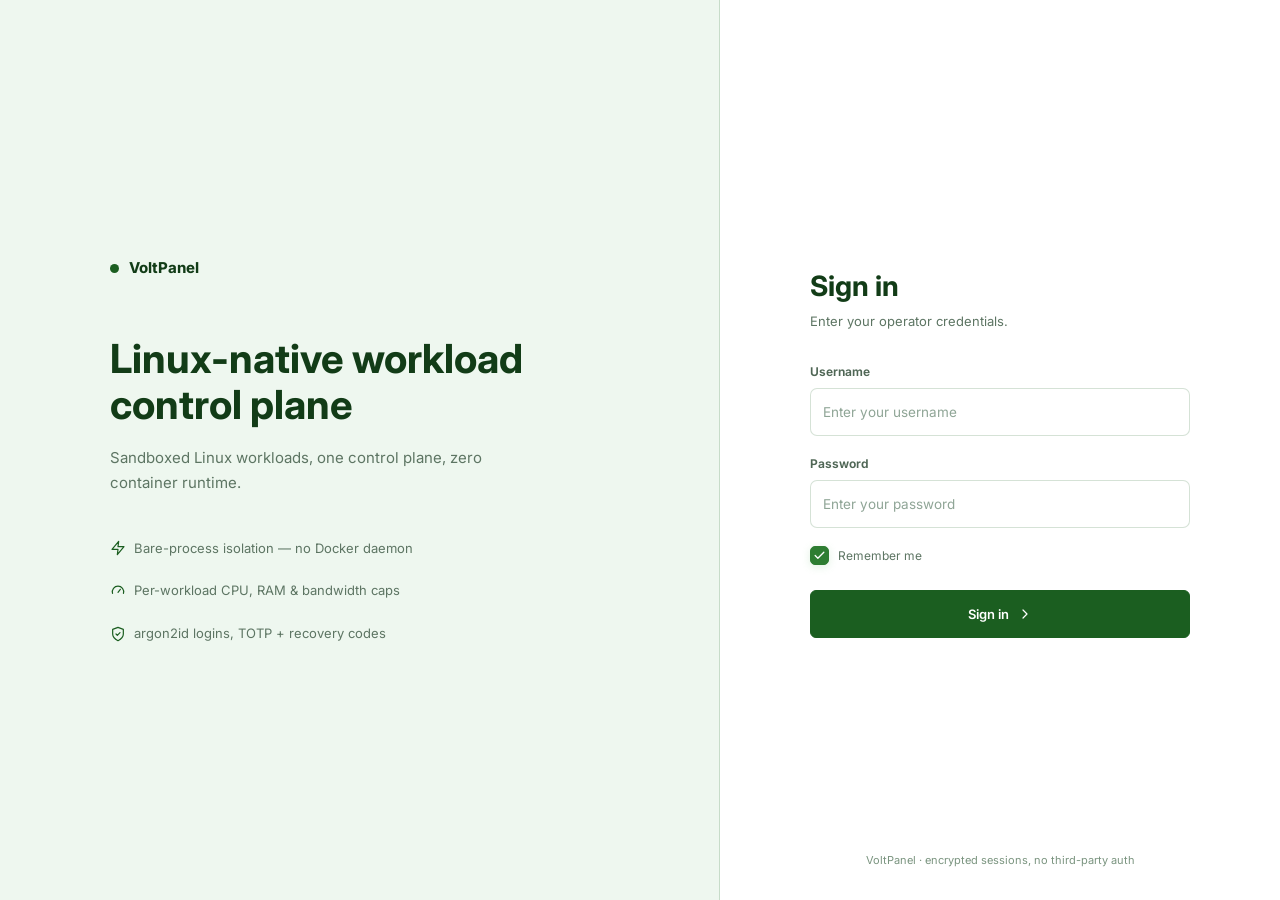
==== commit 64106081: "File manager completeness, Pterodactyl-aligned UI, node-side archive/extract - File manager: bulk ar" ====
--- a/templates/index.html
+++ b/templates/index.html
@@ -24,6 +24,7 @@
 </script>
 </head>
 <body>
+<a class="skip-link" href="#main-content">Skip to content</a>
 <div id="app">
   <div class="boot-screen">
     <div class="boot-logo">
--- a/static/css/app.css
+++ b/static/css/app.css
@@ -1116,41 +1116,62 @@
 /* ---------- 16. Modal ---------- */
 .modal {
   position: fixed; inset: 0; z-index: var(--z-modal);
-  background: rgba(18,42,21,.32);
-  backdrop-filter: blur(8px);
-  -webkit-backdrop-filter: blur(8px);
+  background: rgba(9, 17, 11, 0.44);
+  backdrop-filter: blur(10px) saturate(0.9);
+  -webkit-backdrop-filter: blur(10px) saturate(0.9);
   display: flex; align-items: center; justify-content: center;
   padding: 22px;
-  animation: fadeIn .16s var(--ease);
+  animation: fadeIn .18s var(--ease);
 }
 @keyframes fadeIn { from { opacity: 0; } to { opacity: 1; } }
 .modal-card {
   background: var(--panel-100);
   border: 1px solid var(--border-2);
-  border-radius: 8px;
+  border-radius: 14px;
   width: 100%; max-width: 520px;
-  box-shadow: 0 18px 50px rgba(18,60,23,.18);
+  box-shadow: 0 24px 70px -18px rgba(8, 26, 12, 0.5), 0 1px 0 var(--border-3) inset;
   max-height: 92dvh; overflow-y: auto;
-  animation: pop .2s var(--ease);
+  animation: pop .22s cubic-bezier(.22,1,.36,1);
 }
 .modal-card.big { max-width: 880px; }
 @keyframes pop { from { transform: translateY(8px); opacity: 0; } to { transform: translateY(0); opacity: 1; } }
 .modal-head {
-  display: flex; align-items: center; justify-content: space-between;
-  padding: 16px 20px; border-bottom: 1px solid var(--border);
-  font-weight: 650; font-size: 14px;
+  display: flex; align-items: center; justify-content: space-between; gap: 12px;
+  padding: 18px 22px; border-bottom: 1px solid var(--border);
   position: sticky; top: 0; background: var(--panel-100); z-index: 2;
 }
-.modal-title { margin-left: 4px; }
-.modal-card > .field { padding: 0; }
-.modal-body { padding: 20px; }
+.modal-head > b,
+.modal-head > div > b {
+  display: inline-flex; align-items: center; gap: 12px; min-width: 0;
+  font-size: 15px; font-weight: 680; letter-spacing: -0.2px; line-height: 1.3;
+  color: var(--text);
+}
+.modal-head > b > .icon,
+.modal-head > div > b > .icon {
+  width: 16px; height: 16px; padding: 10px; box-sizing: content-box;
+  border-radius: 10px; background: var(--accent-dim); color: var(--accent);
+  flex-shrink: 0;
+}
+.destroy-head > b > .icon {
+  background: var(--red-dim); color: var(--red);
+}
+.modal-title { margin-left: 0; }
+.modal-head > div { display: flex; flex-direction: column; gap: 2px; min-width: 0; }
+.modal-subtitle { font-weight: 400; font-size: 12px; color: var(--muted); }
+.modal-card > .field,
+.modal-card > .check-row {
+  margin-left: 24px; margin-right: 24px;
+}
+.modal-head + .field,
+.modal-head + .check-row { margin-top: 22px; }
+.modal-body { padding: 24px; }
 .modal-form-grid { display:grid; grid-template-columns:1fr 1fr; column-gap:16px; }
 .modal-form-grid .field-wide { grid-column:1 / -1; }
 .modal-foot {
-  display: flex; justify-content: flex-end; gap: 8px;
-  padding: 14px 20px; border-top: 1px solid var(--border);
-  background: var(--panel-200);
-  border-radius: 0 0 8px 8px;
+  display: flex; justify-content: flex-end; align-items: center; gap: 8px;
+  padding: 14px 22px; border-top: 1px solid var(--border);
+  background: var(--panel-100);
+  border-radius: 0 0 14px 14px;
   position: sticky; bottom: 0; z-index: 2;
 }
 .modal-card textarea {
@@ -1260,6 +1281,17 @@
 .auth-options { display: flex; align-items: center; min-height: 24px; margin: -2px 0 22px; }
 .auth-options .check-row { color: var(--text-700); font-size: 12px; }
 .auth-submit { height: 48px; border-radius: 6px; }
+.auth-card[aria-busy="true"] { cursor: wait; }
+.auth-card[aria-busy="true"] .auth-input { opacity: 0.72; }
+.auth-spinner {
+  width: 17px;
+  height: 17px;
+  border: 2px solid rgba(255, 255, 255, 0.38);
+  border-top-color: currentColor;
+  border-radius: 50%;
+  animation: spin 0.75s linear infinite;
+  flex: 0 0 auto;
+}
 .auth-error { width: 100%; margin-bottom: 20px; }
 .auth-foot { align-self: end; color: var(--text-500); font-size: 11px; text-align: center; }
 .auth-mobile-brand { display: none; }
@@ -1305,7 +1337,10 @@
   display: flex; flex-direction: column; align-items: center; gap: 12px;
 }
 .empty svg { color: var(--border-3); }
-.empty p { margin: 0; font-size: 13.5px; }
+.empty p { margin: 0; font-size: 13.5px; max-width: 34ch; line-height: 1.5; }
+.empty b { font-size: 14.5px; color: var(--text); font-weight: 600; }
+.empty .empty-hint { color: var(--muted); }
+.empty .btn { margin-top: 4px; }
 .space-between { display: flex; align-items: center; justify-content: space-between; gap: 14px; flex-wrap: wrap; }
 .code-block {
   background: var(--bg);
@@ -1405,6 +1440,10 @@
     animation-iteration-count: 1 !important;
     transition-duration: 0.01ms !important;
   }
+  /* Suppress hover/active lifts entirely — a reduced-motion user should get
+     no positional shift, not merely an instant one. */
+  .btn:hover, .btn:active, .card:hover, .node-card:hover, .blueprint-card:hover,
+  .quick-action:hover, .stat-card:hover, .toast { transform: none !important; }
 }
 
 
@@ -1490,7 +1529,7 @@
 
 /* ---------- 25. Custom dialogs, quick actions and activity ---------- */
 .dialog-card { max-width:460px; }
-.dialog-body { padding:22px; }
+.dialog-body { padding: 24px; }
 .dialog-body > p { color:var(--text-2); margin-bottom:16px; line-height:1.7; }
 .dialog-body .field:last-child { margin-bottom:0; }
 .destroy-card { max-width:480px; }
@@ -1712,9 +1751,31 @@
 .db-modal .db-out { margin:12px 22px 18px; padding:13px; background:var(--bg); border:1px solid var(--border); border-radius:var(--radius-sm); overflow:auto; max-height:300px; font-size:12px; font-family:var(--mono); color:var(--text-2); }
 .db-grid { min-width:0; font-family:var(--mono); }
 .sch-main { display:flex; flex-direction:column; min-width:0; }
-.sch-task { display:flex; gap:8px; align-items:center; margin-bottom:8px; }
-.sch-task select { width:130px; flex:0 0 auto; }
-.sch-task input { flex:1; }
+.sch-task { display:flex; flex-wrap:wrap; gap:8px; margin-bottom:8px; }
+.sch-task-line { display:flex; gap:8px; align-items:center; flex:1 1 100%; min-width:0; }
+.sch-task-line select { width:130px; flex:0 0 auto; }
+.sch-task-line input { flex:1; min-width:0; }
+.sch-gate { display:flex; flex-wrap:wrap; gap:8px; align-items:center; flex:1 1 100%; padding:8px 10px; background:var(--panel-2); border:1px solid var(--border); border-radius:8px; }
+.sch-gate select { flex:0 0 auto; }
+.sch-gate > select[data-sch-task="gate"] { width:96px; }
+.sch-gate > select[data-sch-task="gateTask"] { width:118px; }
+.sch-gate > select[data-sch-task="gateEvent"] { width:148px; }
+.sch-gate input[type="number"] { width:84px; flex:0 0 auto; }
+.sch-gate input[data-sch-task="gateEventCustom"] { flex:1; min-width:130px; }
+.sch-gate-label { font-size:10.5px; text-transform:uppercase; letter-spacing:.7px; color:var(--muted); font-weight:650; }
+.sch-gate-lock { display:inline-flex; align-items:center; gap:4px; color:var(--muted); font-size:11px; white-space:nowrap; }
+.gate-chip { display:inline-flex; align-items:center; padding:2px 8px; border-radius:999px; background:var(--accent-dim); border:1px solid var(--border-2); color:var(--text-2); font-size:11px; font-family:var(--mono); }
+.gate-line { display:flex; flex-wrap:wrap; gap:4px; margin-top:4px; }
+@media (max-width:520px){
+  .sch-task-line { flex-wrap:wrap; }
+  .sch-task-line select { width:100%; }
+  .sch-task-line .icon-btn { align-self:flex-end; }
+  .sch-gate > select[data-sch-task="gateTask"],
+  .sch-gate > select[data-sch-task="gateEvent"],
+  .sch-gate > select[data-sch-task="gate"],
+  .sch-gate input[type="number"] { flex:1 1 44%; width:auto; }
+  .sch-gate input[data-sch-task="gateEventCustom"] { flex:1 1 100%; min-width:0; }
+}
 .sch-run-log { grid-column:1 / -1; font-size:11px; color:var(--text-3); background:var(--bg); border:1px solid var(--border); border-radius:6px; padding:6px 10px; white-space:pre-wrap; word-break:break-all; max-height:90px; overflow-y:auto; }
 @media (max-width:860px){
   .db-body { grid-template-columns:1fr; min-height:0; }
@@ -1851,12 +1912,12 @@
    CSSOM assignments in app.js (element.style.width = ...). Keep this 1:1. */
 
 /* modal body padding tokens (was style="padding:0 22px" / "16px 20px" / "18px") */
-.modal-pad { padding: 0 22px; }
-.modal-pad-v { padding: 16px 20px; }
-.modal-pad-lg { padding: 18px; }
-.modal-center { text-align: center; padding: 16px 20px; }
-.modal-center + .field { padding: 0 20px; }
-.modal-card > .check-row { padding: 0 20px; margin-bottom: 14px; }
+.modal-pad { padding: 20px 24px 4px; }
+.modal-pad-v { padding: 22px 24px; }
+.modal-pad-lg { padding: 22px 24px; }
+.modal-center { text-align: center; padding: 24px 24px 8px; }
+.modal-center + .field { padding: 0 24px 22px; }
+.modal-card > .check-row { margin-bottom: 20px; }
 
 /* spacing tokens (was inline margins) */
 .mb-8 { margin-bottom: 8px; }
@@ -1915,3 +1976,276 @@
 /* noscript fallback (templates/index.html) — was inline styles */
 .no-js-card { max-width: 420px; margin: 20vh auto; padding: 24px; border: 1px solid var(--border-2); border-radius: 10px; background: var(--panel-100); text-align: center; color: var(--text); }
 .no-js-note { color: var(--muted); margin-top: 8px; }
+/* ---------- 34. Notification center ---------- */
+.notif-wrap { position: relative; }
+.notif-bell { position: relative; }
+.notif-badge {
+  position: absolute; top: -4px; right: -4px; min-width: 17px; height: 17px;
+  padding: 0 4px; border-radius: 999px; line-height: 17px; text-align: center;
+  background: var(--red); color: #fff; font-size: 10px; font-weight: 700;
+  pointer-events: none;
+}
+.notif-badge[hidden] { display: none; }
+.notif-panel {
+  position: absolute; top: calc(100% + 8px); right: 0; z-index: var(--z-dropdown);
+  width: 360px; max-width: calc(100vw - 24px);
+  background: var(--panel-100); border: 1px solid var(--border-2);
+  border-radius: 10px; box-shadow: var(--shadow-md); overflow: hidden;
+}
+.notif-panel[hidden] { display: none; }
+.notif-head {
+  display: flex; align-items: center; justify-content: space-between;
+  padding: 10px 14px; border-bottom: 1px solid var(--border);
+  font-size: 12.5px; color: var(--text);
+}
+.notif-unread { font-size: 11px; color: var(--muted); }
+.notif-list {
+  max-height: min(60vh, 420px); overflow-y: auto;
+  padding: 6px; display: flex; flex-direction: column; gap: 2px;
+}
+.notif-item {
+  display: flex; align-items: center; gap: 10px; width: 100%;
+  text-align: left; padding: 9px 10px; border: 0; border-radius: 8px;
+  background: transparent; color: var(--text-2); font: inherit; font-size: 12.5px;
+  cursor: pointer;
+}
+.notif-item:hover { background: var(--panel-2); color: var(--text); }
+.notif-item.unread { background: var(--accent-dim); }
+.notif-item.unread:hover {
+  background: color-mix(in srgb, var(--accent-dim) 60%, var(--panel-2));
+}
+.notif-item .pill { flex: 0 0 auto; text-transform: capitalize; }
+.notif-text {
+  flex: 1; min-width: 0; display: flex; flex-direction: column; gap: 1px;
+}
+.notif-text b {
+  font-size: 12.5px; overflow: hidden; text-overflow: ellipsis; white-space: nowrap;
+}
+.notif-text .muted {
+  font-size: 11px; overflow: hidden; text-overflow: ellipsis; white-space: nowrap;
+}
+.notif-time { flex: 0 0 auto; font-size: 10.5px; color: var(--muted); }
+.notif-item > svg { flex: 0 0 auto; color: var(--muted); }
+.notif-empty { padding: 18px 10px; }
+@media (max-width: 480px) {
+  .notif-panel {
+    position: fixed; top: calc(var(--topbar-h) + 4px);
+    left: 8px; right: 8px; width: auto; max-width: none;
+  }
+}
+
+/* ============================================================
+   33. Iteration-11: skip link, scoped palette, bulk fleet bar,
+       Fabric node detail
+   ============================================================ */
+.skip-link {
+  position: absolute; left: 12px; top: -60px; z-index: 2000;
+  padding: 10px 16px; border-radius: 8px;
+  background: var(--accent-1000); color: #fff; font-weight: 650; font-size: 13px;
+  text-decoration: none; transition: top .18s var(--ease);
+}
+.skip-link:focus { top: 12px; outline: 2px solid var(--accent); outline-offset: 2px; }
+
+/* scoped command palette — sectioned results, listbox semantics */
+.palette-section {
+  padding: 9px 12px 5px; font-size: 10px; font-weight: 750;
+  letter-spacing: .9px; text-transform: uppercase; color: var(--muted);
+}
+.palette-results a.palette-option, .palette-results .palette-option.loading {
+  display: flex; align-items: center; gap: 11px; padding: 10px 12px;
+  border-radius: 8px; color: var(--text-2);
+}
+.palette-results a.palette-option:hover { background: var(--accent-dim); color: var(--text); }
+.palette-results a.palette-option.active { background: var(--accent-dim); color: var(--text); }
+.palette-option .palette-row-main { flex: 1; min-width: 0; display: flex; flex-direction: column; gap: 1px; }
+.palette-option .palette-row-main b { font-weight: 600; font-size: 13px; overflow: hidden; text-overflow: ellipsis; white-space: nowrap; }
+.palette-option .palette-row-main small { color: var(--muted); font-size: 11px; overflow: hidden; text-overflow: ellipsis; white-space: nowrap; }
+.palette-option.loading { color: var(--muted); }
+.palette-option.loading svg { animation: spin 1.2s linear infinite; }
+.palette-empty {
+  display: flex; align-items: center; justify-content: center; gap: 9px;
+  padding: 26px 12px; color: var(--muted); font-size: 12.5px;
+}
+.palette-hint {
+  padding: 9px 14px; border-top: 1px solid var(--border);
+  color: var(--muted); font-size: 10.5px; letter-spacing: .2px;
+}
+@keyframes spin { to { transform: rotate(360deg); } }
+
+/* fleet workspaces table — selection + results */
+.fleet-tbl .col-check { width: 36px; padding-right: 2px; }
+.fleet-tbl .col-id { width: 46px; color: var(--muted); font-family: var(--mono); font-size: 11px; }
+.fleet-tbl .col-owner { width: 70px; color: var(--muted); }
+.fleet-tbl .col-actions { width: 118px; }
+.fleet-tbl th[data-act="fleetSort"] { cursor: pointer; user-select: none; white-space: nowrap; }
+.fleet-tbl th[data-act="fleetSort"]:hover { color: var(--text); }
+.fleet-tbl th[data-act="fleetSort"]:focus-visible { outline: 2px solid var(--accent); outline-offset: -2px; }
+.fleet-tbl tr.fleet-sel td { background: color-mix(in srgb, var(--accent) 7%, transparent); }
+.fleet-tbl tr.fleet-busy td { opacity: .72; }
+.fleet-result {
+  display: inline-flex; align-items: center; vertical-align: middle; margin-right: 8px;
+}
+.fleet-result svg { display: block; }
+.fleet-result.busy { color: var(--accent); animation: spin 1.2s linear infinite; }
+.fleet-result.ok { color: var(--green); }
+.fleet-result.fail { color: var(--red); }
+
+/* floating bulk action bar */
+.bulk-bar {
+  position: fixed; left: 50%; bottom: 22px; transform: translateX(-50%);
+  z-index: var(--z-modal, 900);
+  display: flex; align-items: center; gap: 12px; flex-wrap: wrap;
+  padding: 10px 14px; border: 1px solid var(--border-2); border-radius: 12px;
+  background: var(--panel-100); box-shadow: var(--shadow-xl);
+  max-width: calc(100vw - 24px); animation: pop .2s var(--spring);
+}
+.bulk-bar .bulk-count { font-weight: 700; font-size: 12.5px; color: var(--text); white-space: nowrap; }
+.bulk-bar .bulk-actions { display: flex; align-items: center; gap: 7px; flex-wrap: wrap; }
+
+/* Fabric node detail */
+.nd-grid {
+  display: grid; grid-template-columns: repeat(3, minmax(0, 1fr)); gap: 4px 18px;
+}
+.nd-grid > div { min-width: 0; padding: 7px 0; border-bottom: 1px solid var(--border); display: flex; flex-direction: column; gap: 3px; }
+.nd-grid span { font-size: 10px; font-weight: 700; letter-spacing: .7px; text-transform: uppercase; color: var(--muted); }
+.nd-grid b { font-size: 12.5px; font-weight: 550; overflow: hidden; text-overflow: ellipsis; white-space: nowrap; }
+.nd-grid code { font-size: 11.5px; overflow: hidden; text-overflow: ellipsis; white-space: nowrap; }
+.nd-grid code.fp { color: var(--accent); }
+.nd-grid .nd-wide { grid-column: 1 / -1; }
+.nd-grid .nd-err b { color: var(--red); white-space: normal; }
+.nd-sub { margin: 18px 0 10px; font-size: 10.5px; font-weight: 750; letter-spacing: .8px; text-transform: uppercase; color: var(--muted); }
+.nd-save { margin: 18px -22px -20px; }
+.drain-modes { display: flex; align-items: center; gap: 8px; flex-wrap: wrap; }
+.drain-info { display: flex; align-items: center; gap: 8px; flex-wrap: wrap; margin-bottom: 14px; padding: 8px 11px; border-radius: 8px; background: var(--yellow-dim); color: var(--yellow); font-size: 12px; }
+.drain-info code { border: 0; background: transparent; padding: 0; }
+.nd-drain-hint { margin: 10px 0 0; font-size: 11.5px; line-height: 1.55; }
+.drain-failed {
+  display: flex; align-items: flex-start; gap: 9px; margin-top: 12px;
+  padding: 10px 12px; border: 1px solid var(--red); border-radius: 8px;
+  background: var(--red-dim); color: var(--red); font-size: 12px;
+}
+.drain-failed div { display: flex; flex-direction: column; gap: 4px; }
+.drain-failed code { border: 0; background: transparent; padding: 0; font-size: 11.5px; opacity: .85; }
+.node-timeline { display: flex; flex-direction: column; }
+.node-event {
+  display: flex; align-items: center; gap: 11px;
+  padding: 9px 4px; border-bottom: 1px solid var(--border);
+}
+.node-event:last-child { border-bottom: none; }
+.node-event .node-event-msg { flex: 1; min-width: 0; font-size: 12.5px; overflow: hidden; text-overflow: ellipsis; white-space: nowrap; }
+.node-event time { flex: 0 0 auto; color: var(--muted); font-size: 11px; }
+
+@media (max-width: 720px) {
+  .nd-grid { grid-template-columns: 1fr 1fr; }
+}
+@media (max-width: 480px) {
+  .nd-grid { grid-template-columns: 1fr; }
+  .bulk-bar { left: 12px; right: 12px; bottom: 12px; transform: none; justify-content: center; }
+  .fleet-tbl .col-owner, .fleet-tbl .col-id { display: none; }
+}
+@media (prefers-reduced-motion: reduce) {
+  .palette-option.loading svg, .fleet-result.busy { animation: none; }
+  .bulk-bar { animation: none; }
+}
+
+/* ---------- 2FA recovery codes ---------- */
+.recovery-list {
+  display: grid;
+  grid-template-columns: repeat(auto-fill, minmax(150px, 1fr));
+  gap: 8px;
+  list-style: none;
+  margin: 14px 0 0;
+  padding: 0;
+}
+.recovery-code {
+  font-family: var(--mono);
+  font-size: 13px;
+  letter-spacing: .12em;
+  text-align: center;
+  padding: 9px 6px;
+  background: var(--bg);
+  border: 1px solid var(--border);
+  border-radius: var(--radius-sm);
+  color: var(--text);
+  user-select: all;
+}
+.gap-8 { gap: 8px; }
+.link-btn {
+  background: none;
+  border: none;
+  padding: 0;
+  color: var(--accent-2);
+  font: inherit;
+  cursor: pointer;
+  text-decoration: underline;
+  text-underline-offset: 2px;
+}
+.link-btn:hover { color: var(--accent); }
+.btn.danger-ghost {
+  color: var(--danger, #e5484d);
+  border-color: color-mix(in srgb, var(--danger, #e5484d) 40%, transparent);
+  background: transparent;
+}
+.btn.danger-ghost:hover {
+  background: color-mix(in srgb, var(--danger, #e5484d) 12%, transparent);
+}
+
+/* ---------- Watchers (per-server console reactive rules) ---------- */
+.wt-main { display: flex; flex-direction: column; min-width: 0; gap: 3px; grid-column: 3 / -2; }
+.wt-main > b { font-size: 13px; }
+.wt-main .f-meta code { font-family: var(--mono); color: var(--accent-2); background: var(--panel-3); padding: 1px 6px; border-radius: 5px; }
+.wt-main .sep { color: var(--muted); opacity: 0.7; margin: 0 2px; }
+.watcher-row.off { opacity: 0.5; }
+.watcher-row.off .wt-fired { animation: none; }
+.wt-fired {
+  display: inline-flex; align-items: center; gap: 4px;
+  color: var(--accent); font-size: 12px; font-weight: 600;
+  animation: wtPulse 2.4s var(--ease) infinite;
+}
+.wt-fired svg { color: var(--accent); }
+@keyframes wtPulse { 0%, 100% { opacity: 1; } 50% { opacity: 0.55; } }
+
+/* ---------- 36. Modal responsive (bottom-sheet on small screens) ---------- */
+@media (max-width: 640px) {
+  .modal:not(.palette-layer) { align-items: flex-end; padding: 0; }
+  .modal:not(.palette-layer) .modal-card {
+    max-width: 100%;
+    max-height: 92dvh;
+    border-radius: 18px 18px 0 0;
+    border-bottom: 0;
+  }
+  .modal:not(.palette-layer) .modal-foot { border-radius: 0; }
+  .modal-head, .modal-foot { padding-left: 20px; padding-right: 20px; }
+  .modal-card > .field,
+  .modal-card > .check-row { margin-left: 20px; margin-right: 20px; }
+  .modal-pad, .modal-pad-v, .modal-pad-lg { padding-left: 20px; padding-right: 20px; }
+  .modal-body { padding: 20px; }
+  .dialog-body { padding: 20px; }
+}
+
+/* ---------- 37. Global activity indicator + button busy spinner ---------- */
+.activity-bar {
+  position: fixed; top: 0; left: 0; right: 0; height: 3px; z-index: 10000;
+  overflow: hidden; pointer-events: none;
+  opacity: 0; transition: opacity .18s var(--ease);
+}
+.activity-bar.on { opacity: 1; }
+.activity-bar::before {
+  content: ""; position: absolute; top: 0; left: 0; height: 100%; width: 42%;
+  background: linear-gradient(90deg, var(--accent), var(--accent-2));
+  border-radius: 0 2px 2px 0;
+  animation: activitySlide 1s cubic-bezier(.4,0,.2,1) infinite;
+}
+@keyframes activitySlide {
+  0% { left: -42%; }
+  100% { left: 100%; }
+}
+.btn-spinner {
+  width: 14px; height: 14px; border-radius: 50%;
+  border: 2px solid currentColor; border-top-color: transparent;
+  animation: spin .7s linear infinite; flex: 0 0 auto;
+}
+@media (prefers-reduced-motion: reduce) {
+  .activity-bar::before { animation: none; width: 100%; left: 0; border-radius: 0; }
+  .btn-spinner { animation: none; }
+}
